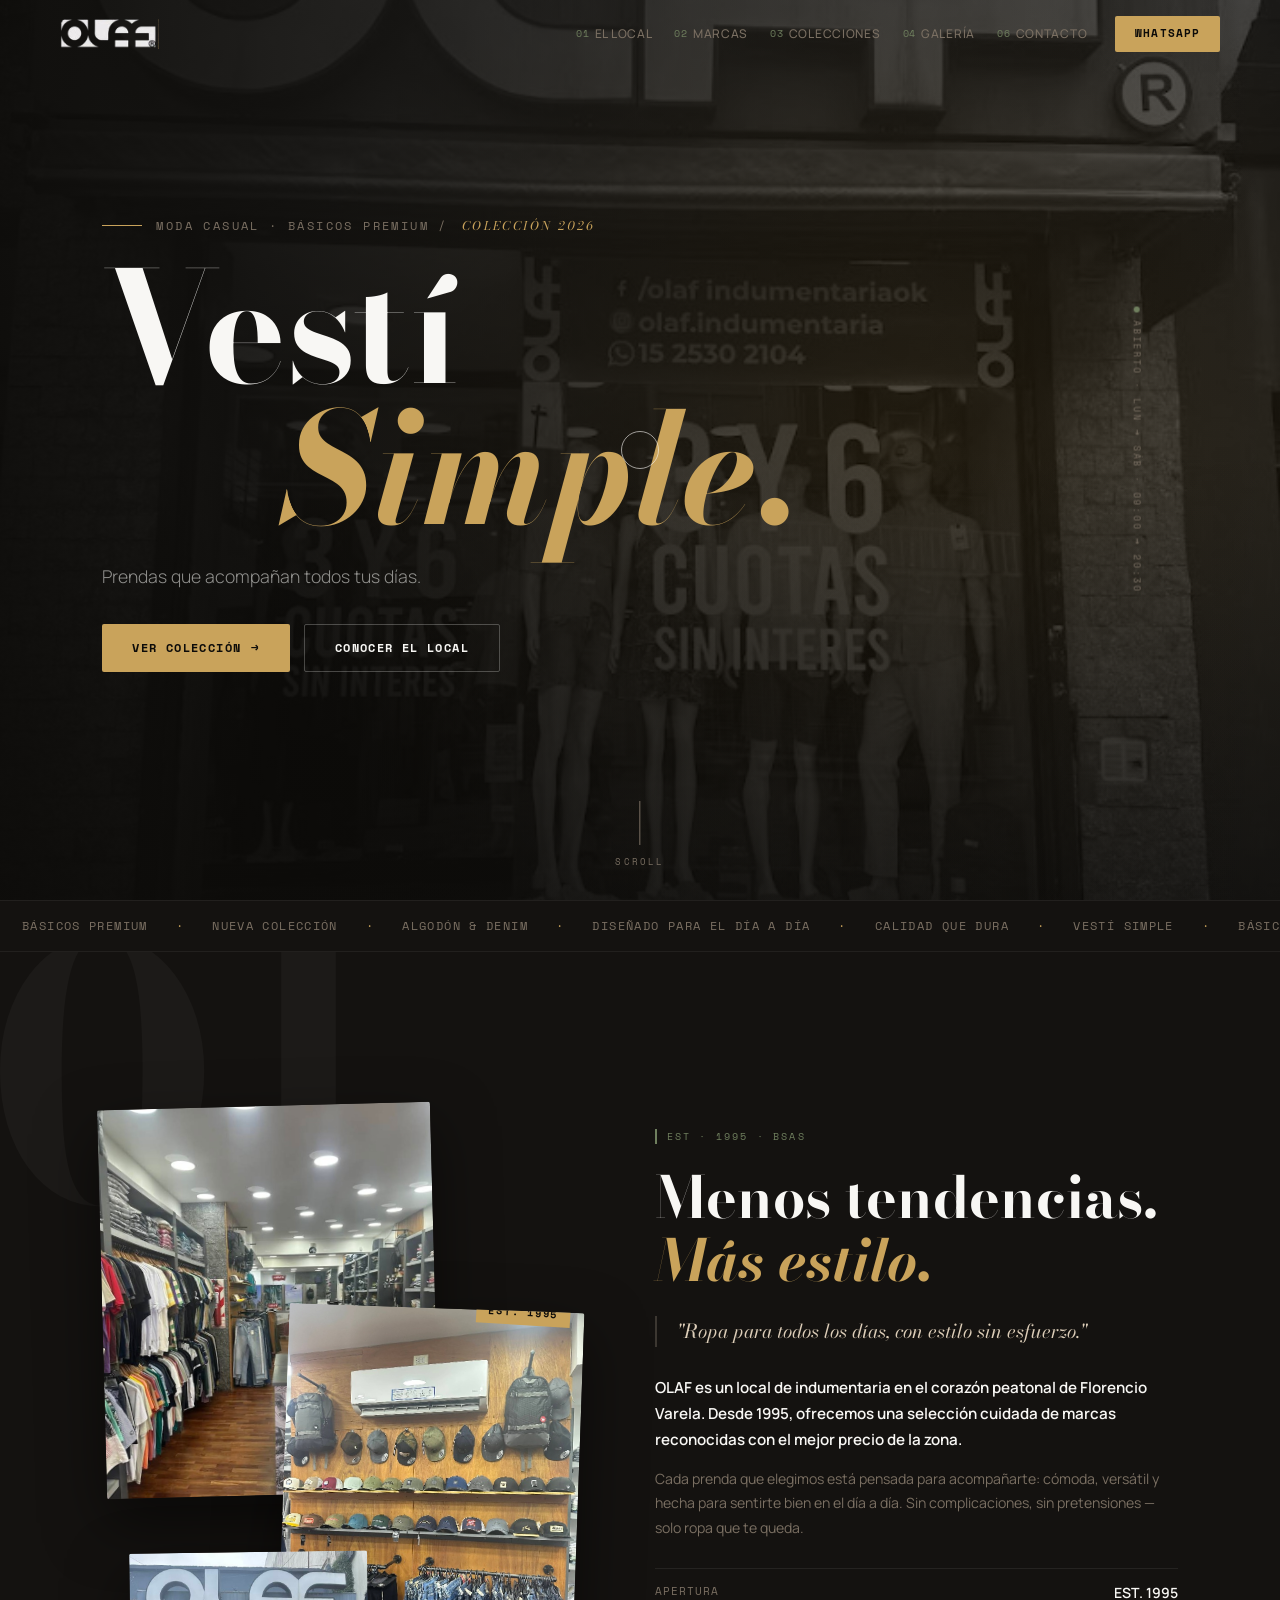
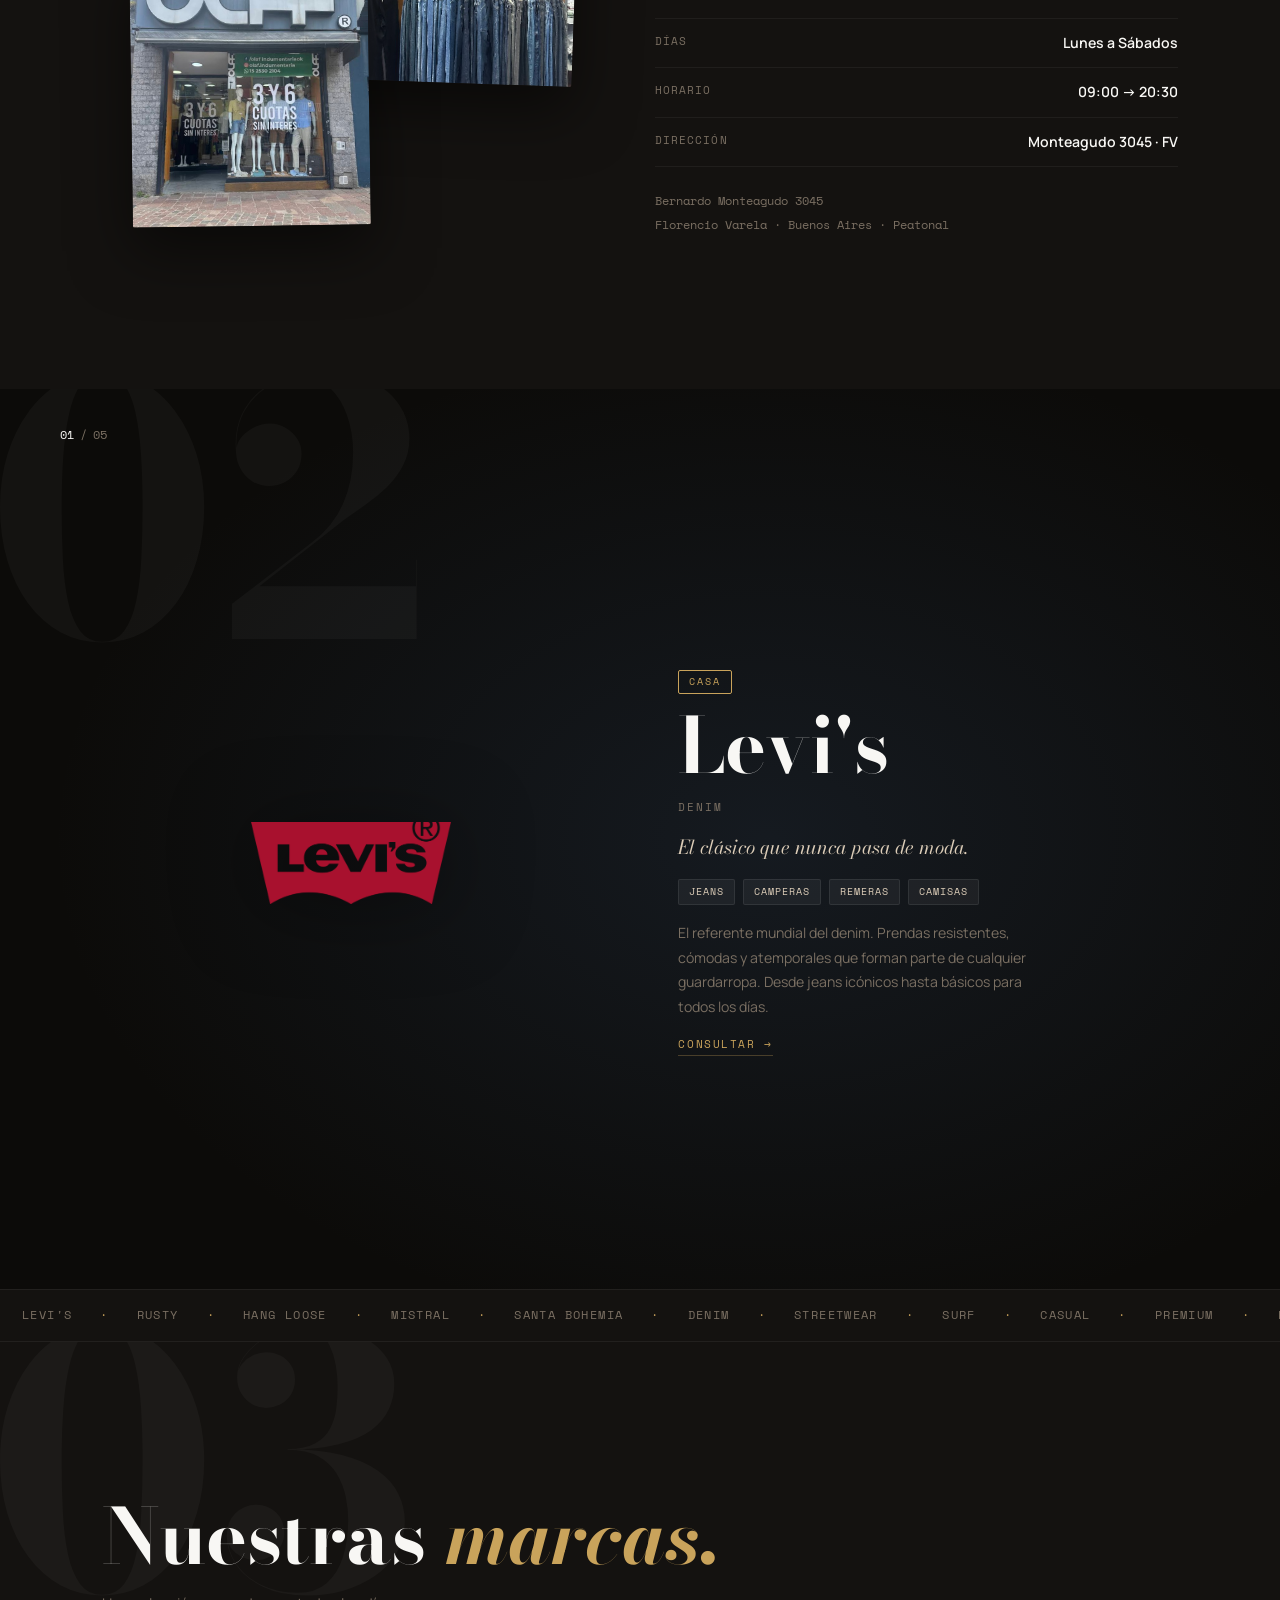
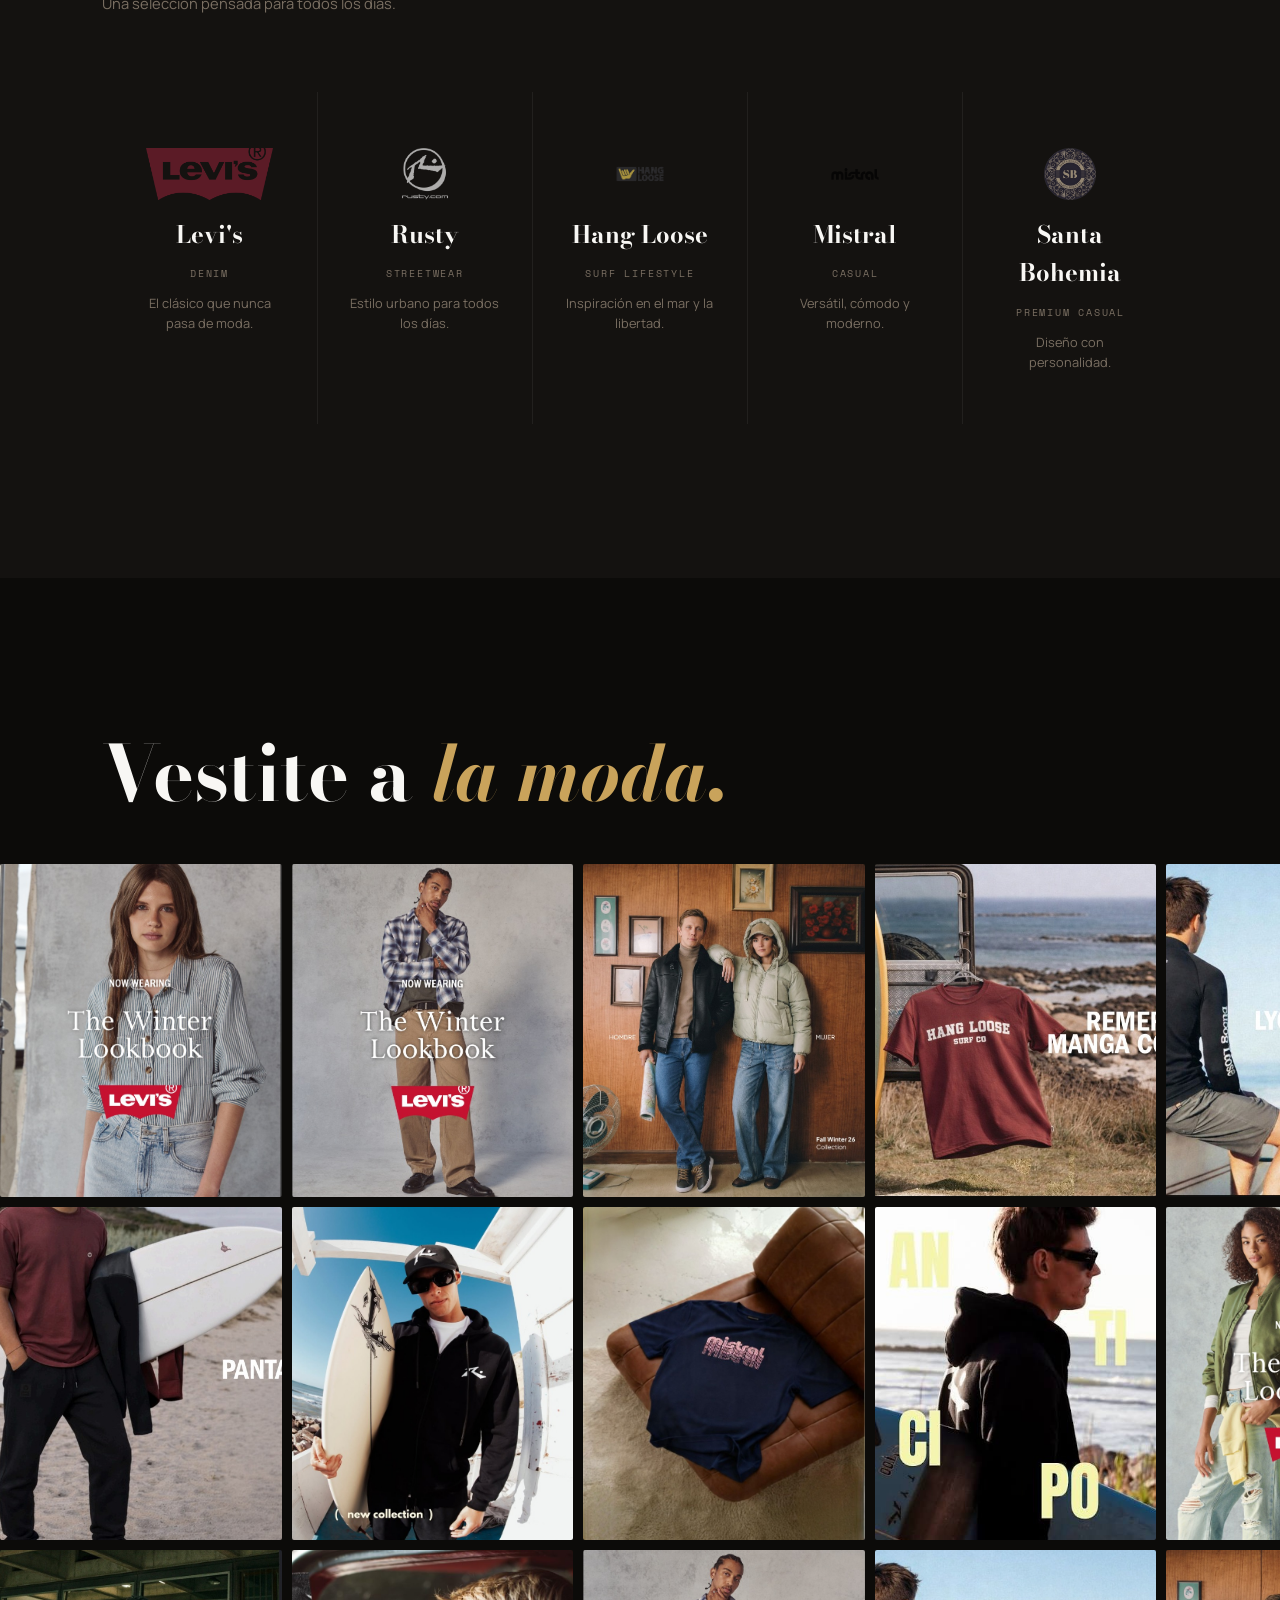
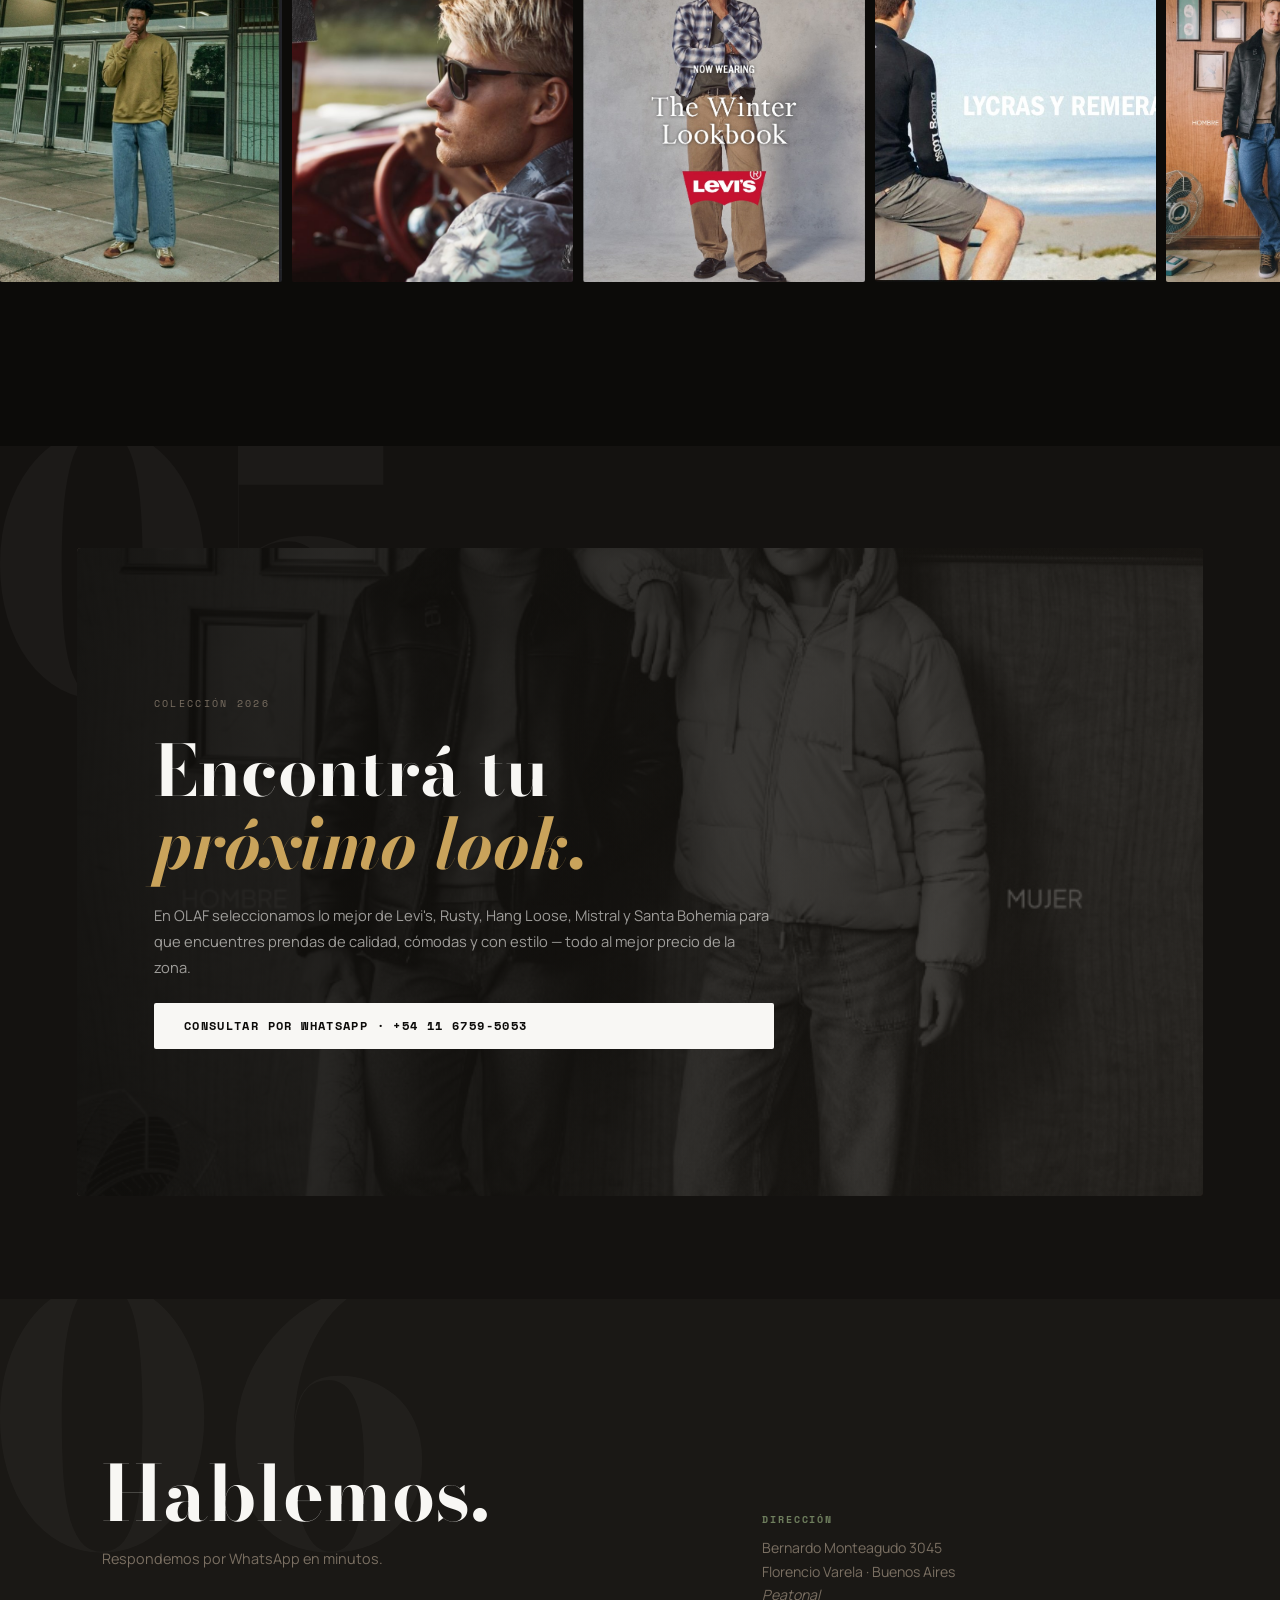
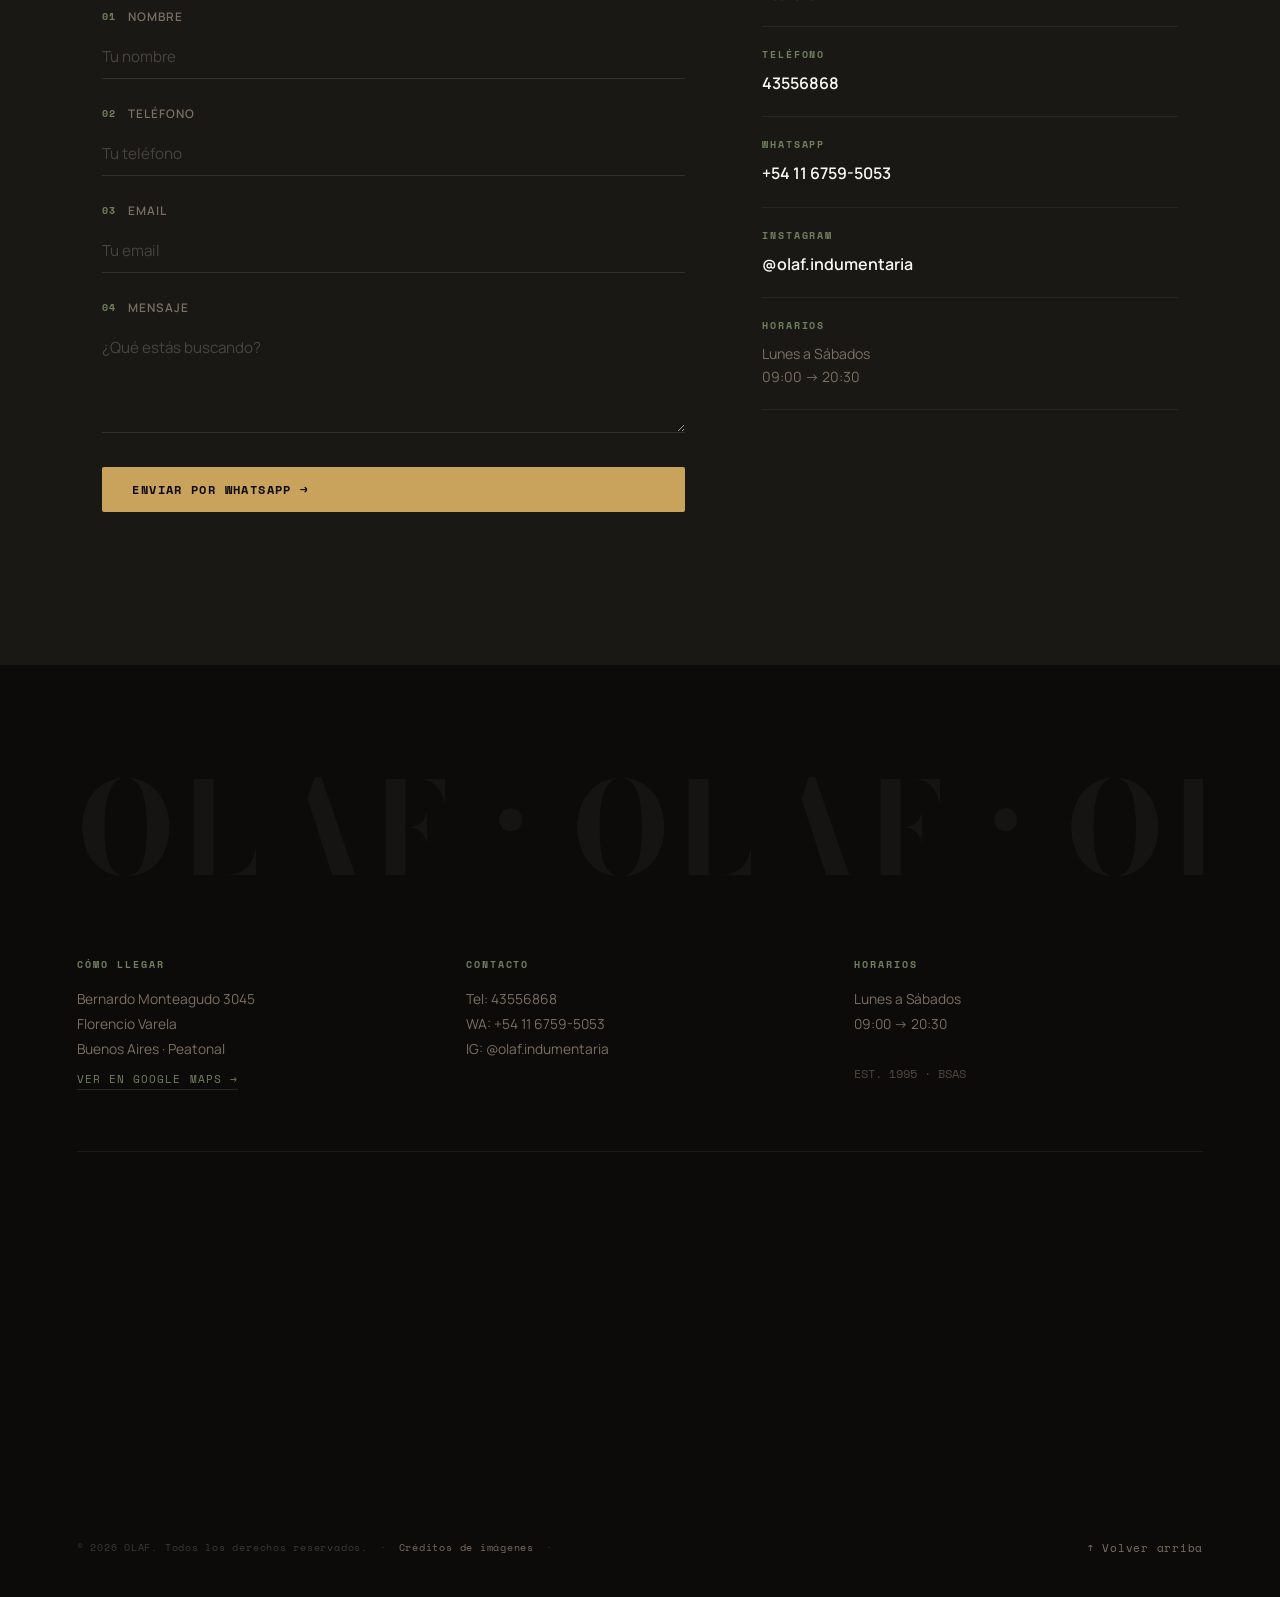
==== index.html @ fc17f9d2 "Add files via upload" ====
<!DOCTYPE html>
<html lang="es">
<head>
  <meta charset="UTF-8">
  <meta name="viewport" content="width=device-width, initial-scale=1.0">
  <meta name="description" content="OLAF — Indumentaria en Florencio Varela. Levi's, Rusty, Hang Loose, Mistral y Santa Bohemia. El mejor precio.">
  <meta name="theme-color" content="#1F1F1F">
  <title>OLAF · Indumentaria · Florencio Varela</title>

  <!-- Open Graph -->
  <meta property="og:title" content="OLAF · El mejor precio.">
  <meta property="og:description" content="Indumentaria en Florencio Varela. Levi's, Rusty, Hang Loose, Mistral y Santa Bohemia.">
  <meta property="og:type" content="website">

  <!-- Google Fonts -->
  <link rel="preconnect" href="https://fonts.googleapis.com">
  <link rel="preconnect" href="https://fonts.gstatic.com" crossorigin>
  <link href="https://fonts.googleapis.com/css2?family=Bodoni+Moda:ital,opsz,wght@0,6..96,400;0,6..96,700;1,6..96,400;1,6..96,700&family=Manrope:wght@300;400;500;600;700&family=Space+Mono:ital,wght@0,400;0,700;1,400&display=swap" rel="stylesheet">

  <link rel="stylesheet" href="styles.css?v=20260630">
</head>
<body>

<!-- ═══════════════════════════════════════════════════════════
     CURSOR PERSONALIZADO
═══════════════════════════════════════════════════════════ -->
<div id="cursor" aria-hidden="true">
  <div class="cursor-ring"></div>
  <span class="cursor-label"></span>
</div>

<!-- ═══════════════════════════════════════════════════════════
     GRADIENTE AURORA GLOBAL
═══════════════════════════════════════════════════════════ -->
<div class="aurora" aria-hidden="true"></div>
<div class="grain" aria-hidden="true"></div>

<!-- ═══════════════════════════════════════════════════════════
     MARCA LATERAL FIJA
═══════════════════════════════════════════════════════════ -->
<aside class="side-brand" aria-label="Estado del local">
  <span class="side-brand__dot" aria-hidden="true"></span>
  <span class="side-brand__text">ABIERTO · LUN → SÁB · 09:00 → 20:30</span>
</aside>

<!-- ═══════════════════════════════════════════════════════════
     SPLASH DE ENTRADA
═══════════════════════════════════════════════════════════ -->
<div id="splash" role="status" aria-label="Cargando OLAF">
  <div class="splash__letters" aria-hidden="true">
    <span class="splash__letter">O</span>
    <span class="splash__letter">L</span>
    <span class="splash__letter">A</span>
    <span class="splash__letter">F</span>
  </div>
  <div class="splash__bar" aria-hidden="true">
    <div class="splash__bar-fill"></div>
  </div>
  <p class="splash__tagline">EST. 1995 · BSAS</p>
</div>

<!-- ═══════════════════════════════════════════════════════════
     NAVEGACIÓN
═══════════════════════════════════════════════════════════ -->
<nav class="nav" id="nav" role="navigation" aria-label="Navegación principal">
  <a href="#hero" class="nav__logo" data-cursor="ver">
    <img src="img/logos/olaf.png" alt="OLAF" class="nav__logo-img" loading="eager" onerror="this.style.display='none'">
  </a>

  <ul class="nav__links" role="list">
    <li><a href="#local" class="nav__link" data-cursor="leer"><span class="nav__num">01</span>El Local</a></li>
    <li><a href="#marcas" class="nav__link" data-cursor="ver"><span class="nav__num">02</span>Marcas</a></li>
    <li><a href="#colecciones" class="nav__link" data-cursor="ver"><span class="nav__num">03</span>Colecciones</a></li>
    <li><a href="#galeria" class="nav__link" data-cursor="mirar"><span class="nav__num">04</span>Galería</a></li>
    <li><a href="#contacto" class="nav__link" data-cursor="enviar"><span class="nav__num">06</span>Contacto</a></li>
  </ul>

  <a href="https://wa.me/5411675950533?text=Hola%2C%20vi%20la%20web%20de%20OLAF%20y%20quiero%20consultar%20sobre%20ropa." class="nav__cta" target="_blank" rel="noopener" data-cursor="WhatsApp" aria-label="Contactar por WhatsApp">
    WhatsApp
  </a>

  <button class="nav__burger" id="navBurger" aria-label="Abrir menú" aria-expanded="false" aria-controls="navMenu">
    <span></span><span></span><span></span>
  </button>
</nav>

<!-- menú móvil overlay -->
<div class="nav__overlay" id="navMenu" role="dialog" aria-modal="true" aria-label="Menú de navegación" hidden>
  <button class="nav__overlay-close" id="navClose" aria-label="Cerrar menú">✕</button>
  <ul role="list">
    <li><a href="#local"       class="nav__overlay-link" data-num="01">El Local</a></li>
    <li><a href="#marcas"      class="nav__overlay-link" data-num="02">Marcas</a></li>
    <li><a href="#colecciones" class="nav__overlay-link" data-num="03">Colecciones</a></li>
    <li><a href="#galeria"     class="nav__overlay-link" data-num="04">Galería</a></li>
    <li><a href="#nueva"       class="nav__overlay-link" data-num="05">Nueva Col.</a></li>
    <li><a href="#contacto"    class="nav__overlay-link" data-num="06">Contacto</a></li>
  </ul>
  <a href="https://wa.me/5411675950533" class="nav__overlay-wa" target="_blank" rel="noopener">WhatsApp ↗</a>
</div>

<!-- ═══════════════════════════════════════════════════════════
     § HERO
═══════════════════════════════════════════════════════════ -->
<section id="hero" class="hero" aria-labelledby="hero-title">
  <div class="hero__bg" aria-hidden="true">
    <img src="img/local-03.jpg" alt="" loading="eager" class="hero__bg-img" onerror="this.style.display='none'">
  </div>
  <div class="hero__overlay" aria-hidden="true"></div>

  <div class="hero__content">
    <p class="hero__kicker reveal" data-split>Moda casual · Básicos premium / <em>Colección 2026</em></p>

    <h1 id="hero-title" class="hero__title reveal" data-split>
      <span class="hero__title-line1">Vestí</span>
      <span class="hero__title-line2">Simple.</span>
    </h1>

    <p class="hero__tagline reveal" data-split>Prendas que acompañan todos tus días.</p>

    <div class="hero__ctas reveal">
      <a href="#colecciones" class="btn btn--primary" data-cursor="ver">Ver colección <span class="btn__arrow">→</span></a>
      <a href="#local"       class="btn btn--ghost"   data-cursor="leer">Conocer el local</a>
    </div>
  </div>

  <div class="hero__scroll-hint" aria-hidden="true">
    <span class="hero__scroll-line"></span>
    <span class="hero__scroll-text">Scroll</span>
  </div>
</section>

<!-- ═══════════════════════════════════════════════════════════
     MARQUEE 01
═══════════════════════════════════════════════════════════ -->
<div class="marquee marquee--hero" aria-hidden="true" role="presentation">
  <div class="marquee__track">
    <span>Básicos premium</span><span class="marquee__sep">·</span>
    <span>Nueva colección</span><span class="marquee__sep">·</span>
    <span>Algodón &amp; Denim</span><span class="marquee__sep">·</span>
    <span>Diseñado para el día a día</span><span class="marquee__sep">·</span>
    <span>Calidad que dura</span><span class="marquee__sep">·</span>
    <span>Vestí simple</span><span class="marquee__sep">·</span>
    <span>Básicos premium</span><span class="marquee__sep">·</span>
    <span>Nueva colección</span><span class="marquee__sep">·</span>
    <span>Algodón &amp; Denim</span><span class="marquee__sep">·</span>
    <span>Diseñado para el día a día</span><span class="marquee__sep">·</span>
    <span>Calidad que dura</span><span class="marquee__sep">·</span>
    <span>Vestí simple</span><span class="marquee__sep">·</span>
  </div>
</div>

<!-- ═══════════════════════════════════════════════════════════
     § 01 · EL LOCAL
═══════════════════════════════════════════════════════════ -->
<section id="local" class="section local" aria-labelledby="local-title">
  <span class="section__watermark" aria-hidden="true">01</span>

  <div class="local__collage" aria-hidden="true">
    <div class="local__photo local__photo--a">
      <img src="img/local-01.jpg" alt="Interior del local OLAF" loading="lazy" onerror="this.parentElement.classList.add('photo--placeholder')">
    </div>
    <div class="local__photo local__photo--b">
      <img src="img/local-02.jpg" alt="Ropa en percheros" loading="lazy" onerror="this.parentElement.classList.add('photo--placeholder')">
      <span class="local__tape">EST. 1995</span>
    </div>
    <div class="local__photo local__photo--c">
      <img src="img/local-03.jpg" alt="Vitrina de OLAF" loading="lazy" onerror="this.parentElement.classList.add('photo--placeholder')">
    </div>
  </div>

  <div class="local__content">
    <aside class="local__aside" aria-label="Datos del local">
      <span class="local__aside-label">EST · 1995 · BSAS</span>
    </aside>

    <h2 id="local-title" class="local__title reveal" data-split>
      Menos tendencias.<br><em>Más estilo.</em>
    </h2>

    <blockquote class="local__quote reveal" data-split>
      "Ropa para todos los días, con estilo sin esfuerzo."
    </blockquote>

    <div class="local__body">
      <p class="local__lead reveal" data-split>
        OLAF es un local de indumentaria en el corazón peatonal de Florencio Varela. Desde 1995, ofrecemos una selección cuidada de marcas reconocidas con el mejor precio de la zona.
      </p>
      <p class="local__support reveal" data-split>
        Cada prenda que elegimos está pensada para acompañarte: cómoda, versátil y hecha para sentirte bien en el día a día. Sin complicaciones, sin pretensiones — solo ropa que te queda.
      </p>

      <dl class="local__defs reveal">
        <div class="local__def-row">
          <dt class="local__def-term">Apertura</dt>
          <dd class="local__def-val">EST. 1995</dd>
        </div>
        <div class="local__def-row">
          <dt class="local__def-term">Días</dt>
          <dd class="local__def-val">Lunes a Sábados</dd>
        </div>
        <div class="local__def-row">
          <dt class="local__def-term">Horario</dt>
          <dd class="local__def-val">09:00 → 20:30</dd>
        </div>
        <div class="local__def-row">
          <dt class="local__def-term">Dirección</dt>
          <dd class="local__def-val">Monteagudo 3045 · FV</dd>
        </div>
      </dl>
    </div>

    <p class="local__address-meta" aria-label="Dirección">
      <span class="mono">Bernardo Monteagudo 3045</span><br>
      <span class="mono">Florencio Varela · Buenos Aires · Peatonal</span>
    </p>
  </div>
</section>

<!-- ═══════════════════════════════════════════════════════════
     § 02 · MARCAS — CARRUSEL HORIZONTAL
═══════════════════════════════════════════════════════════ -->
<section id="marcas" class="section marcas" aria-labelledby="marcas-title">
  <h2 id="marcas-title" class="sr-only">Marcas</h2>

  <div class="marcas__header">
    <span class="section__watermark" aria-hidden="true">02</span>
    <div class="marcas__progress" aria-live="polite" aria-label="Progreso del carrusel">
      <span class="marcas__progress-current mono" id="marcasCurrentNum">01</span>
      <span class="marcas__progress-sep mono">/</span>
      <span class="marcas__progress-total mono">05</span>
    </div>
  </div>

  <div class="marcas__track-wrap" id="marcasWrap">
    <div class="marcas__track" id="marcasTrack" role="list">

      <!-- LEVI'S -->
      <article class="marca-card" data-brand="levis" role="listitem" aria-label="Levi's - Denim">
        <div class="marca-card__bg" style="--brand-color:#3F5F8A; --brand-accent:#C41230;" aria-hidden="true"></div>
        <div class="marca-card__inner">
          <div class="marca-card__art" aria-hidden="true">
            <img src="img/logos/levis.png"
                 alt="Levi's"
                 class="brand-logo-img brand-logo-img--color"
                 loading="lazy"
                 onerror="this.style.display='none'">
          </div>

          <div class="marca-card__info">
            <span class="marca-card__badge mono">Casa</span>
            <h3 class="marca-card__name">Levi's</h3>
            <p class="marca-card__category mono">Denim</p>
            <p class="marca-card__subtitle">El clásico que nunca pasa de moda.</p>
            <ul class="marca-card__products" aria-label="Productos destacados">
              <li>Jeans</li><li>Camperas</li><li>Remeras</li><li>Camisas</li>
            </ul>
            <p class="marca-card__desc">El referente mundial del denim. Prendas resistentes, cómodas y atemporales que forman parte de cualquier guardarropa. Desde jeans icónicos hasta básicos para todos los días.</p>
            <a href="https://wa.me/5411675950533?text=Hola%2C%20quiero%20consultar%20por%20ropa%20Levi%27s" class="marca-card__cta" target="_blank" rel="noopener" data-cursor="WhatsApp">Consultar →</a>
          </div>
        </div>
      </article>

      <!-- RUSTY -->
      <article class="marca-card" data-brand="rusty" role="listitem" aria-label="Rusty - Streetwear">
        <div class="marca-card__bg" style="--brand-color:#59684D; --brand-accent:#E86F2D;" aria-hidden="true"></div>
        <div class="marca-card__inner">
          <div class="marca-card__art" aria-hidden="true">
            <img src="img/logos/rusty.png"
                 alt="Rusty"
                 class="brand-logo-img brand-logo-img--dark"
                 loading="lazy"
                 onerror="this.style.display='none'">
          </div>

          <div class="marca-card__info">
            <span class="marca-card__badge mono">Casa</span>
            <h3 class="marca-card__name">Rusty</h3>
            <p class="marca-card__category mono">Streetwear</p>
            <p class="marca-card__subtitle">Espíritu urbano y surf.</p>
            <ul class="marca-card__products" aria-label="Productos destacados">
              <li>Buzos</li><li>Remeras</li><li>Bermudas</li><li>Gorras</li>
            </ul>
            <p class="marca-card__desc">Diseños relajados inspirados en el surf y la vida urbana. Una marca pensada para quienes buscan comodidad, calidad y un estilo casual para cualquier momento del día.</p>
            <a href="https://wa.me/5411675950533?text=Hola%2C%20quiero%20consultar%20por%20ropa%20Rusty" class="marca-card__cta" target="_blank" rel="noopener" data-cursor="WhatsApp">Consultar →</a>
          </div>
        </div>
      </article>

      <!-- HANG LOOSE -->
      <article class="marca-card" data-brand="hangloose" role="listitem" aria-label="Hang Loose - Surf Lifestyle">
        <div class="marca-card__bg" style="--brand-color:#2E9EA5; --brand-accent:#D8B98A;" aria-hidden="true"></div>
        <div class="marca-card__inner">
          <div class="marca-card__art" aria-hidden="true">
            <img src="img/logos/hangloose.png"
                 alt="Hang Loose"
                 class="brand-logo-img brand-logo-img--color"
                 loading="lazy"
                 onerror="this.style.display='none'">
          </div>

          <div class="marca-card__info">
            <span class="marca-card__badge mono">Temporada</span>
            <h3 class="marca-card__name">Hang Loose</h3>
            <p class="marca-card__category mono">Surf Lifestyle</p>
            <p class="marca-card__subtitle">La esencia del verano todo el año.</p>
            <ul class="marca-card__products" aria-label="Productos destacados">
              <li>Remeras</li><li>Bermudas</li><li>Mallas</li><li>Buzos</li>
            </ul>
            <p class="marca-card__desc">Inspirada en el mar y la naturaleza, combina prendas livianas con un estilo relajado. Ideal para quienes disfrutan de un look fresco y versátil.</p>
            <a href="https://wa.me/5411675950533?text=Hola%2C%20quiero%20consultar%20por%20ropa%20Hang%20Loose" class="marca-card__cta" target="_blank" rel="noopener" data-cursor="WhatsApp">Consultar →</a>
          </div>
        </div>
      </article>

      <!-- MISTRAL -->
      <article class="marca-card" data-brand="mistral" role="listitem" aria-label="Mistral - Casual">
        <div class="marca-card__bg" style="--brand-color:#315A6D; --brand-accent:#C49A3A;" aria-hidden="true"></div>
        <div class="marca-card__inner">
          <div class="marca-card__art" aria-hidden="true">
            <img src="img/logos/mistral.png"
                 alt="Mistral"
                 class="brand-logo-img brand-logo-img--color"
                 loading="lazy"
                 onerror="this.style.display='none'">
          </div>

          <div class="marca-card__info">
            <span class="marca-card__badge mono">Casa</span>
            <h3 class="marca-card__name">Mistral</h3>
            <p class="marca-card__category mono">Casual</p>
            <p class="marca-card__subtitle">Comodidad con identidad.</p>
            <ul class="marca-card__products" aria-label="Productos destacados">
              <li>Camisas</li><li>Pantalones</li><li>Camperas</li><li>Sweaters</li>
            </ul>
            <p class="marca-card__desc">Moda casual con un enfoque moderno. Prendas fáciles de combinar, confeccionadas para acompañar el ritmo diario sin perder elegancia.</p>
            <a href="https://wa.me/5411675950533?text=Hola%2C%20quiero%20consultar%20por%20ropa%20Mistral" class="marca-card__cta" target="_blank" rel="noopener" data-cursor="WhatsApp">Consultar →</a>
          </div>
        </div>
      </article>

      <!-- SANTA BOHEMIA -->
      <article class="marca-card" data-brand="santabohemia" role="listitem" aria-label="Santa Bohemia - Premium Casual">
        <div class="marca-card__bg" style="--brand-color:#7A5A45; --brand-accent:#C9A35B;" aria-hidden="true"></div>
        <div class="marca-card__inner">
          <div class="marca-card__art" aria-hidden="true">
            <img src="img/logos/santabohemia.png"
                 alt="Santa Bohemia"
                 class="brand-logo-img brand-logo-img--color"
                 loading="lazy"
                 onerror="this.style.display='none'">
          </div>

          <div class="marca-card__info">
            <span class="marca-card__badge mono">Temporada</span>
            <h3 class="marca-card__name">Santa Bohemia</h3>
            <p class="marca-card__category mono">Premium Casual</p>
            <p class="marca-card__subtitle">Diseño, calidad y personalidad.</p>
            <ul class="marca-card__products" aria-label="Productos destacados">
              <li>Camperas</li><li>Jeans</li><li>Camisas</li><li>Remeras</li>
            </ul>
            <p class="marca-card__desc">Una propuesta contemporánea con materiales de calidad y terminaciones cuidadas. Pensada para quienes buscan diferenciarse con un estilo simple pero sofisticado.</p>
            <a href="https://wa.me/5411675950533?text=Hola%2C%20quiero%20consultar%20por%20Santa%20Bohemia" class="marca-card__cta" target="_blank" rel="noopener" data-cursor="WhatsApp">Consultar →</a>
          </div>
        </div>
      </article>

    </div><!-- /marcas__track -->
  </div><!-- /marcas__track-wrap -->

  <!-- marquee inferior de marcas -->
  <div class="marquee marquee--brands marquee--reverse" aria-hidden="true" role="presentation">
    <div class="marquee__track">
      <span>Levi's</span><span class="marquee__sep">·</span>
      <span>Rusty</span><span class="marquee__sep">·</span>
      <span>Hang Loose</span><span class="marquee__sep">·</span>
      <span>Mistral</span><span class="marquee__sep">·</span>
      <span>Santa Bohemia</span><span class="marquee__sep">·</span>
      <span>Denim</span><span class="marquee__sep">·</span>
      <span>Streetwear</span><span class="marquee__sep">·</span>
      <span>Surf</span><span class="marquee__sep">·</span>
      <span>Casual</span><span class="marquee__sep">·</span>
      <span>Premium</span><span class="marquee__sep">·</span>
      <span>Levi's</span><span class="marquee__sep">·</span>
      <span>Rusty</span><span class="marquee__sep">·</span>
      <span>Hang Loose</span><span class="marquee__sep">·</span>
      <span>Mistral</span><span class="marquee__sep">·</span>
      <span>Santa Bohemia</span><span class="marquee__sep">·</span>
    </div>
  </div>
</section>

<!-- ═══════════════════════════════════════════════════════════
     § 03 · COLECCIONES
═══════════════════════════════════════════════════════════ -->
<section id="colecciones" class="section colecciones" aria-labelledby="colecciones-title">
  <span class="section__watermark" aria-hidden="true">03</span>

  <div class="colecciones__header">
    <h2 id="colecciones-title" class="section__title reveal" data-split>
      Nuestras <em>marcas.</em>
    </h2>
    <p class="colecciones__sub reveal" data-split>Una selección pensada para todos los días.</p>
  </div>

  <div class="colecciones__grid">

    <a href="#marcas" class="col-card reveal" data-brand-id="levis" data-cursor="ver" style="--accent:#C41230">
      <div class="col-card__logo">
        <img src="img/logos/levis.png" alt="Levi's" class="col-logo col-logo--color" loading="lazy" onerror="this.parentElement.style.display='none'">
      </div>
      <h3 class="col-card__name">Levi's</h3>
      <p class="col-card__cat mono">Denim</p>
      <p class="col-card__desc">El clásico que nunca pasa de moda.</p>
    </a>

    <a href="#marcas" class="col-card reveal" data-brand-id="rusty" data-cursor="ver" style="--accent:#E86F2D">
      <div class="col-card__logo">
        <img src="img/logos/rusty.png" alt="Rusty" class="col-logo col-logo--dark" loading="lazy" onerror="this.parentElement.style.display='none'">
      </div>
      <h3 class="col-card__name">Rusty</h3>
      <p class="col-card__cat mono">Streetwear</p>
      <p class="col-card__desc">Estilo urbano para todos los días.</p>
    </a>

    <a href="#marcas" class="col-card reveal" data-brand-id="hangloose" data-cursor="ver" style="--accent:#2E9EA5">
      <div class="col-card__logo">
        <img src="img/logos/hangloose.png" alt="Hang Loose" class="col-logo col-logo--color" loading="lazy" onerror="this.parentElement.style.display='none'">
      </div>
      <h3 class="col-card__name">Hang Loose</h3>
      <p class="col-card__cat mono">Surf Lifestyle</p>
      <p class="col-card__desc">Inspiración en el mar y la libertad.</p>
    </a>

    <a href="#marcas" class="col-card reveal" data-brand-id="mistral" data-cursor="ver" style="--accent:#315A6D">
      <div class="col-card__logo">
        <img src="img/logos/mistral.png" alt="Mistral" class="col-logo col-logo--color" loading="lazy" onerror="this.parentElement.style.display='none'">
      </div>
      <h3 class="col-card__name">Mistral</h3>
      <p class="col-card__cat mono">Casual</p>
      <p class="col-card__desc">Versátil, cómodo y moderno.</p>
    </a>

    <a href="#marcas" class="col-card reveal" data-brand-id="santabohemia" data-cursor="ver" style="--accent:#C9A35B">
      <div class="col-card__logo">
        <img src="img/logos/santabohemia.png" alt="Santa Bohemia" class="col-logo col-logo--color" loading="lazy" onerror="this.parentElement.style.display='none'">
      </div>
      <h3 class="col-card__name">Santa Bohemia</h3>
      <p class="col-card__cat mono">Premium Casual</p>
      <p class="col-card__desc">Diseño con personalidad.</p>
    </a>

  </div>
</section>

<!-- ═══════════════════════════════════════════════════════════
     § 04 · GALERÍA
═══════════════════════════════════════════════════════════ -->
<section id="galeria" class="section galeria" aria-labelledby="galeria-title">
  <span class="section__watermark" aria-hidden="true">04</span>

  <div class="galeria__header">
    <h2 id="galeria-title" class="section__title reveal" data-split>Vestite a <em>la moda.</em></h2>
  </div>

  <!-- Carril rápido -->
  <div class="gallery-lane gallery-lane--fast" aria-hidden="true" role="presentation">
    <div class="gallery-lane__track" id="galleryLane1">
      <div class="gallery-item"><img src="img/levis-1.jpg" alt="Levi's" loading="lazy"></div>
      <div class="gallery-item"><img src="img/levis-2.jpg" alt="Levi's" loading="lazy"></div>
      <div class="gallery-item"><img src="img/mistral-1.jpg" alt="Mistral" loading="lazy"></div>
      <div class="gallery-item"><img src="img/hangloose-1.jpg" alt="Hang Loose" loading="lazy"></div>
      <div class="gallery-item"><img src="img/hangloose-2.jpg" alt="Hang Loose" loading="lazy"></div>
      <div class="gallery-item"><img src="img/levis-1.jpg" alt="Levi's" loading="lazy"></div>
      <div class="gallery-item"><img src="img/levis-2.jpg" alt="Levi's" loading="lazy"></div>
      <div class="gallery-item"><img src="img/mistral-1.jpg" alt="Mistral" loading="lazy"></div>
      <div class="gallery-item"><img src="img/hangloose-1.jpg" alt="Hang Loose" loading="lazy"></div>
      <div class="gallery-item"><img src="img/hangloose-2.jpg" alt="Hang Loose" loading="lazy"></div>
    </div>
  </div>

  <!-- Carril lento -->
  <div class="gallery-lane gallery-lane--slow" aria-hidden="true" role="presentation">
    <div class="gallery-lane__track" id="galleryLane2">
      <div class="gallery-item"><img src="img/hangloose-3.jpg" alt="Hang Loose" loading="lazy"></div>
      <div class="gallery-item"><img src="img/rusty-1.jpg" alt="Rusty" loading="lazy"></div>
      <div class="gallery-item"><img src="img/mistral-2.jpg" alt="Mistral" loading="lazy"></div>
      <div class="gallery-item"><img src="img/rusty-3.jpg" alt="Rusty" loading="lazy"></div>
      <div class="gallery-item"><img src="img/levis-3.jpg" alt="Levi's" loading="lazy"></div>
      <div class="gallery-item"><img src="img/hangloose-3.jpg" alt="Hang Loose" loading="lazy"></div>
      <div class="gallery-item"><img src="img/rusty-1.jpg" alt="Rusty" loading="lazy"></div>
      <div class="gallery-item"><img src="img/mistral-2.jpg" alt="Mistral" loading="lazy"></div>
      <div class="gallery-item"><img src="img/rusty-3.jpg" alt="Rusty" loading="lazy"></div>
      <div class="gallery-item"><img src="img/levis-3.jpg" alt="Levi's" loading="lazy"></div>
    </div>
  </div>

  <!-- Carril inverso -->
  <div class="gallery-lane gallery-lane--reverse" aria-hidden="true" role="presentation">
    <div class="gallery-lane__track" id="galleryLane3">
      <div class="gallery-item"><img src="img/mistral-3.jpg" alt="Mistral" loading="lazy"></div>
      <div class="gallery-item"><img src="img/rusty-2.jpg" alt="Rusty" loading="lazy"></div>
      <div class="gallery-item"><img src="img/levis-2.jpg" alt="Levi's" loading="lazy"></div>
      <div class="gallery-item"><img src="img/hangloose-2.jpg" alt="Hang Loose" loading="lazy"></div>
      <div class="gallery-item"><img src="img/mistral-1.jpg" alt="Mistral" loading="lazy"></div>
      <div class="gallery-item"><img src="img/mistral-3.jpg" alt="Mistral" loading="lazy"></div>
      <div class="gallery-item"><img src="img/rusty-2.jpg" alt="Rusty" loading="lazy"></div>
      <div class="gallery-item"><img src="img/levis-2.jpg" alt="Levi's" loading="lazy"></div>
      <div class="gallery-item"><img src="img/hangloose-2.jpg" alt="Hang Loose" loading="lazy"></div>
      <div class="gallery-item"><img src="img/mistral-1.jpg" alt="Mistral" loading="lazy"></div>
    </div>
  </div>

</section>

<!-- ═══════════════════════════════════════════════════════════
     § 05 · NUEVA COLECCIÓN
═══════════════════════════════════════════════════════════ -->
<section id="nueva" class="section nueva" aria-labelledby="nueva-title">
  <span class="section__watermark" aria-hidden="true">05</span>

  <div class="nueva__tilt-card" id="nuevaTilt" data-cursor="ver">
    <div class="nueva__bg" aria-hidden="true">
      <img src="img/mistral-1.jpg" alt="" loading="lazy" onerror="this.style.display='none'">
    </div>
    <div class="nueva__overlay" aria-hidden="true"></div>
    <div class="nueva__content">
      <span class="nueva__kicker mono reveal" data-split>Colección 2026</span>
      <h2 id="nueva-title" class="nueva__title reveal" data-split>
        Encontrá tu<br><em>próximo look.</em>
      </h2>
      <p class="nueva__copy reveal" data-split>
        En OLAF seleccionamos lo mejor de Levi's, Rusty, Hang Loose, Mistral y Santa Bohemia para que encuentres prendas de calidad, cómodas y con estilo — todo al mejor precio de la zona.
      </p>
      <a href="https://wa.me/5411675950533?text=Hola%2C%20quiero%20conocer%20las%20novedades%20de%20OLAF" class="btn btn--light reveal" target="_blank" rel="noopener" data-cursor="WhatsApp">
        Consultar por WhatsApp · +54 11 6759-5053
      </a>
    </div>
  </div>
</section>

<!-- ═══════════════════════════════════════════════════════════
     § 06 · CONTACTO
═══════════════════════════════════════════════════════════ -->
<section id="contacto" class="section contacto" aria-labelledby="contacto-title">
  <span class="section__watermark" aria-hidden="true">06</span>

  <div class="contacto__grid">
    <div class="contacto__form-col">
      <h2 id="contacto-title" class="section__title reveal" data-split>
        Hablemos.
      </h2>
      <p class="contacto__sub reveal" data-split>Respondemos por WhatsApp en minutos.</p>

      <form class="contact-form" id="contactForm" novalidate aria-label="Formulario de contacto">
        <div class="form-field reveal">
          <label class="form-field__label" for="fNombre">
            <span class="form-field__num mono">01</span> Nombre
          </label>
          <input type="text" id="fNombre" name="nombre" class="form-field__input" placeholder="Tu nombre" required autocomplete="given-name">
        </div>
        <div class="form-field reveal">
          <label class="form-field__label" for="fTelefono">
            <span class="form-field__num mono">02</span> Teléfono
          </label>
          <input type="tel" id="fTelefono" name="telefono" class="form-field__input" placeholder="Tu teléfono" autocomplete="tel">
        </div>
        <div class="form-field reveal">
          <label class="form-field__label" for="fEmail">
            <span class="form-field__num mono">03</span> Email
          </label>
          <input type="email" id="fEmail" name="email" class="form-field__input" placeholder="Tu email" autocomplete="email">
        </div>
        <div class="form-field reveal">
          <label class="form-field__label" for="fMensaje">
            <span class="form-field__num mono">04</span> Mensaje
          </label>
          <textarea id="fMensaje" name="mensaje" class="form-field__input form-field__input--ta" placeholder="¿Qué estás buscando?" rows="4" required></textarea>
        </div>
        <button type="submit" class="btn btn--primary form-submit" data-cursor="enviar" aria-label="Enviar consulta por WhatsApp">
          Enviar por WhatsApp →
        </button>
      </form>
    </div>

    <aside class="contacto__info-col" aria-label="Datos de contacto">
      <div class="contacto__info-block reveal">
        <h3 class="contacto__info-title mono">Dirección</h3>
        <p>Bernardo Monteagudo 3045<br>Florencio Varela · Buenos Aires<br><em>Peatonal</em></p>
      </div>
      <div class="contacto__info-block reveal">
        <h3 class="contacto__info-title mono">Teléfono</h3>
        <a href="tel:43556868" class="contacto__link" data-cursor="leer">43556868</a>
      </div>
      <div class="contacto__info-block reveal">
        <h3 class="contacto__info-title mono">WhatsApp</h3>
        <a href="https://wa.me/5411675950533" class="contacto__link" target="_blank" rel="noopener" data-cursor="WhatsApp">+54 11 6759-5053</a>
      </div>
      <div class="contacto__info-block reveal">
        <h3 class="contacto__info-title mono">Instagram</h3>
        <a href="https://instagram.com/olaf.indumentaria" class="contacto__link" target="_blank" rel="noopener" data-cursor="ver">@olaf.indumentaria</a>
      </div>
      <div class="contacto__info-block reveal">
        <h3 class="contacto__info-title mono">Horarios</h3>
        <p>Lunes a Sábados<br>09:00 → 20:30</p>
      </div>
    </aside>
  </div>
</section>

<!-- ═══════════════════════════════════════════════════════════
     FOOTER
═══════════════════════════════════════════════════════════ -->
<footer class="footer" role="contentinfo">
  <div class="footer__big-text" aria-hidden="true">
    OLAF&nbsp;·&nbsp;OLAF&nbsp;·&nbsp;OLAF&nbsp;·&nbsp;OLAF&nbsp;·&nbsp;OLAF
  </div>

  <div class="footer__grid">
    <div class="footer__col">
      <h3 class="footer__col-title mono">Cómo llegar</h3>
      <p>Bernardo Monteagudo 3045<br>Florencio Varela<br>Buenos Aires · Peatonal</p>
      <a href="https://maps.google.com/?q=Bernardo+Monteagudo+3045,+Florencio+Varela" class="footer__map-link" target="_blank" rel="noopener" data-cursor="ver">Ver en Google Maps →</a>
    </div>

    <div class="footer__col">
      <h3 class="footer__col-title mono">Contacto</h3>
      <p>
        <a href="tel:43556868" class="footer__link" data-cursor="leer">Tel: 43556868</a><br>
        <a href="https://wa.me/5411675950533" class="footer__link" target="_blank" rel="noopener" data-cursor="WhatsApp">WA: +54 11 6759-5053</a><br>
        <a href="https://instagram.com/olaf.indumentaria" class="footer__link" target="_blank" rel="noopener" data-cursor="ver">IG: @olaf.indumentaria</a>
      </p>
    </div>

    <div class="footer__col">
      <h3 class="footer__col-title mono">Horarios</h3>
      <p>
        Lunes a Sábados<br>
        09:00 → 20:30<br><br>
        <span class="mono" style="font-size:0.75rem; opacity:0.6">EST. 1995 · BSAS</span>
      </p>
    </div>
  </div>

  <div class="footer__map-wrap">
    <iframe
      src="https://www.google.com/maps/embed?pb=!1m18!1m12!1m3!1d826.7!2d-58.279!3d-34.806!2m3!1f0!2f0!3f0!3m2!1i1024!2i768!4f13.1!3m3!1m2!1s0x95bcd3e6d0e9157b%3A0x0!2zQmVybmFyZG8gTW9udGVhZ3VkbyAzMDQ1LCBGbG9yZW5jaW8gVmFyZWxh!5e0!3m2!1ses!2sar!4v1700000000000"
      width="100%"
      height="300"
      style="border:0;"
      allowfullscreen=""
      loading="lazy"
      referrerpolicy="no-referrer-when-downgrade"
      title="Ubicación de OLAF en Google Maps"
      aria-label="Mapa de ubicación de OLAF"
    ></iframe>
  </div>

  <div class="footer__legal">
    <span>© 2026 OLAF. Todos los derechos reservados.</span>
    <span>·</span>
    <a href="assets/credits.json" class="footer__link" data-cursor="leer">Créditos de imágenes</a>
    <span>·</span>
    <a href="#hero" class="footer__link footer__top" data-cursor="arriba" aria-label="Volver arriba">↑ Volver arriba</a>
  </div>
</footer>

<!-- ═══════════════════════════════════════════════════════════
     SCRIPTS
═══════════════════════════════════════════════════════════ -->
<script src="lib/gsap.min.js?v=20260630" defer></script>
<script src="lib/ScrollTrigger.min.js?v=20260630" defer></script>
<script src="lib/manifest.js?v=20260630" defer></script>
<script src="main.js?v=20260630" defer></script>

</body>
</html>
---- styles.css ----
/* ============================================================
   OLAF · STYLES — Editorial Dark Warm
   Fondo oscuro cálido, tipografía editorial, aurora de grano
   ============================================================ */

/* ── RESET & BASE ─────────────────────────────────────────── */
*, *::before, *::after { box-sizing: border-box; margin: 0; padding: 0; }

:root {
  /* Paleta dark warm */
  --bg:       #0C0B09;
  --bg2:      #141210;
  --bg3:      #1A1815;
  --bg4:      #221F1B;
  --white:    #F8F7F4;
  --beige:    #DCCDB8;
  --muted:    #7A6F62;
  --gray:     #3A3A3A;
  --olive:    #6F7F5E;
  --gold:     #C9A35B;
  --red:      #C41230;
  --nav-h:    68px;
  --ease:     cubic-bezier(.16,1,.3,1);
  --ease-out: cubic-bezier(.22,1,.36,1);
}

html {
  scroll-behavior: smooth;
  background: var(--bg);
}

body {
  font-family: 'Manrope', system-ui, sans-serif;
  font-size: 16px;
  line-height: 1.6;
  color: var(--white);
  background: var(--bg);
  overflow-x: hidden;
  cursor: none;
}

@media (hover: none) { body { cursor: auto; } }

img  { max-width: 100%; display: block; object-fit: cover; }
a    { color: inherit; text-decoration: none; }
ul   { list-style: none; }
button { font-family: inherit; cursor: none; border: none; background: none; }
@media (hover: none) { button { cursor: pointer; } }

.sr-only {
  position: absolute; width: 1px; height: 1px;
  padding: 0; margin: -1px; overflow: hidden;
  clip: rect(0,0,0,0); white-space: nowrap; border: 0;
}
.mono { font-family: 'Space Mono', monospace; }

/* ── CURSOR ───────────────────────────────────────────────── */
#cursor {
  position: fixed; top: 0; left: 0;
  pointer-events: none; z-index: 9999;
}
.cursor-ring {
  width: 38px; height: 38px;
  border: 1.5px solid rgba(248,247,244,.6);
  border-radius: 50%;
  position: absolute;
  transform: translate(-50%, -50%);
  transition: width .25s var(--ease), height .25s var(--ease), border-color .2s, background .2s;
  will-change: transform;
}
.cursor-label {
  position: absolute;
  top: 50%; left: 50%;
  transform: translate(16px, -50%);
  font-family: 'Space Mono', monospace;
  font-size: 9px; letter-spacing: .1em; text-transform: uppercase;
  color: var(--white); white-space: nowrap;
  opacity: 0; transition: opacity .2s;
}
#cursor.cursor--active .cursor-ring {
  width: 60px; height: 60px;
  background: rgba(201,163,91,.08);
  border-color: rgba(201,163,91,.6);
}
#cursor.cursor--active .cursor-label { opacity: 1; }
@media (hover: none) { #cursor { display: none; } }

/* ── AURORA GLOBAL ────────────────────────────────────────── */
.aurora {
  position: fixed; inset: -50%;
  width: 200%; height: 200%;
  background:
    radial-gradient(ellipse 55% 45% at 15% 25%, rgba(111,127,94,.11) 0%, transparent 65%),
    radial-gradient(ellipse 45% 55% at 85% 75%, rgba(201,163,91,.07) 0%, transparent 60%),
    radial-gradient(ellipse 40% 50% at 55% 5%,  rgba(63,95,138,.09)  0%, transparent 65%);
  animation: aurora-drift 32s ease-in-out infinite alternate;
  pointer-events: none; z-index: 0;
}
@keyframes aurora-drift {
  0%   { transform: translate(0,0)   rotate(0deg)  scale(1); }
  33%  { transform: translate(-5%,4%) rotate(5deg)  scale(1.05); }
  66%  { transform: translate(4%,-3%) rotate(-4deg) scale(.96); }
  100% { transform: translate(-3%,5%) rotate(6deg)  scale(1.04); }
}

.grain {
  position: fixed; inset: 0;
  background-image: url("data:image/svg+xml,%3Csvg viewBox='0 0 200 200' xmlns='http://www.w3.org/2000/svg'%3E%3Cfilter id='n'%3E%3CfeTurbulence type='fractalNoise' baseFrequency='0.85' numOctaves='4' stitchTiles='stitch'/%3E%3CfeColorMatrix type='saturate' values='0'/%3E%3C/filter%3E%3Crect width='100%25' height='100%25' filter='url(%23n)' opacity='0.055'/%3E%3C/svg%3E");
  background-size: 180px;
  pointer-events: none; z-index: 1; opacity: .5;
}

/* ── SIDE BRAND ───────────────────────────────────────────── */
.side-brand {
  position: fixed; right: 0; top: 50%;
  transform: translateY(-50%) rotate(90deg);
  transform-origin: center;
  display: flex; align-items: center; gap: 8px;
  z-index: 50;
}
.side-brand__dot {
  width: 6px; height: 6px; border-radius: 50%;
  background: var(--olive);
  animation: pulse-dot 2.4s ease-in-out infinite;
}
@keyframes pulse-dot {
  0%,100% { transform: scale(1); opacity: 1; }
  50%      { transform: scale(1.7); opacity: .4; }
}
.side-brand__text {
  font-family: 'Space Mono', monospace;
  font-size: 9px; letter-spacing: .2em; text-transform: uppercase;
  color: var(--muted); white-space: nowrap;
}
@media (max-width: 768px) { .side-brand { display: none; } }

/* ── SPLASH ───────────────────────────────────────────────── */
#splash {
  position: fixed; inset: 0;
  background: var(--bg);
  display: flex; flex-direction: column;
  align-items: center; justify-content: center; gap: 32px;
  z-index: 10000;
  transition: opacity .7s var(--ease), visibility .7s;
}
#splash.hidden { opacity: 0; visibility: hidden; pointer-events: none; }

.splash__logo-wrap {
  display: flex; flex-direction: column; align-items: center; gap: 20px;
}

/* Logo OLAF clothing recreado como SVG */
.splash__logo svg {
  width: clamp(200px, 40vw, 340px);
  height: auto;
}

.splash__letters {
  display: flex; gap: 14px;
}
.splash__letter {
  font-family: 'Bodoni Moda', serif;
  font-size: clamp(5rem, 14vw, 10rem);
  font-weight: 700;
  color: var(--white);
  opacity: 0;
  transform: translateY(45px);
  animation: splash-letter .75s var(--ease) forwards;
}
.splash__letter:nth-child(1) { animation-delay: .1s; }
.splash__letter:nth-child(2) { animation-delay: .25s; }
.splash__letter:nth-child(3) { animation-delay: .4s; }
.splash__letter:nth-child(4) { animation-delay: .55s; }
@keyframes splash-letter { to { opacity: 1; transform: translateY(0); } }

.splash__bar {
  width: min(260px, 62vw); height: 1px;
  background: rgba(248,247,244,.1); overflow: hidden;
}
.splash__bar-fill {
  height: 100%; background: var(--gold);
  animation: splash-fill 3.6s var(--ease) .6s forwards;
  width: 0;
}
@keyframes splash-fill { to { width: 100%; } }

.splash__tagline {
  font-family: 'Space Mono', monospace;
  font-size: 10px; letter-spacing: .22em; text-transform: uppercase;
  color: var(--muted);
  opacity: 0; animation: fade-in .5s .9s forwards;
}
@keyframes fade-in { to { opacity: 1; } }

/* CSS safety: ocultar splash tras 4.5s */
@keyframes splash-auto-hide {
  0%,98% { opacity: 1; visibility: visible; }
  100%    { opacity: 0; visibility: hidden; pointer-events: none; }
}
#splash { animation: splash-auto-hide 4.5s linear forwards; }

/* ── NAV ──────────────────────────────────────────────────── */
.nav {
  position: fixed; top: 0; left: 0; right: 0;
  height: var(--nav-h);
  display: flex; align-items: center;
  padding: 0 clamp(20px, 5vw, 60px); gap: 28px;
  z-index: 500;
  transition: background .4s, backdrop-filter .4s, box-shadow .4s;
}
.nav.nav--scrolled {
  background: rgba(12,11,9,.88);
  backdrop-filter: blur(20px);
  -webkit-backdrop-filter: blur(20px);
  box-shadow: 0 1px 0 rgba(248,247,244,.06);
}
.nav__logo {
  font-family: 'Bodoni Moda', serif;
  font-size: 1.55rem; font-weight: 700; letter-spacing: .04em;
  color: var(--white); flex-shrink: 0;
  display: flex; align-items: center; gap: 10px;
}
.nav__logo-mark {
  width: 32px; height: 32px;
  background: var(--white); border-radius: 3px;
  display: flex; align-items: center; justify-content: center;
}
.nav__logo-mark svg { width: 24px; height: 24px; }
.nav__logo-img {
  height: 30px; width: auto; object-fit: contain;
  filter: invert(1);
}

.nav__links { display: flex; gap: 22px; margin-left: auto; }
.nav__link {
  font-size: .75rem; font-weight: 500; letter-spacing: .06em;
  text-transform: uppercase; color: var(--muted);
  transition: color .2s;
  display: flex; align-items: center; gap: 5px;
}
.nav__link:hover { color: var(--white); }
.nav__num { font-family: 'Space Mono', monospace; font-size: .62rem; color: var(--olive); }

.nav__cta {
  font-family: 'Space Mono', monospace;
  font-size: .68rem; letter-spacing: .1em; text-transform: uppercase;
  padding: 9px 20px;
  background: var(--gold); color: var(--bg);
  border-radius: 2px; font-weight: 700;
  transition: background .2s, transform .2s var(--ease);
  flex-shrink: 0;
}
.nav__cta:hover { background: var(--white); transform: translateY(-1px); }

.nav__burger {
  display: none; flex-direction: column; gap: 5px;
  width: 30px; padding: 4px; margin-left: auto;
}
.nav__burger span {
  display: block; height: 1.5px;
  background: var(--white); border-radius: 2px;
  transition: transform .3s var(--ease), opacity .3s;
}
.nav__burger.open span:nth-child(1) { transform: translateY(6.5px) rotate(45deg); }
.nav__burger.open span:nth-child(2) { opacity: 0; }
.nav__burger.open span:nth-child(3) { transform: translateY(-6.5px) rotate(-45deg); }

/* overlay móvil */
.nav__overlay {
  position: fixed; inset: 0;
  background: var(--bg);
  z-index: 490;
  display: flex; flex-direction: column;
  align-items: center; justify-content: center; gap: 28px;
  opacity: 0; transition: opacity .4s var(--ease);
}
.nav__overlay[hidden] { display: none !important; }
.nav__overlay:not([hidden]) { opacity: 1; }
.nav__overlay-close {
  position: absolute; top: 22px; right: 24px;
  color: var(--muted); font-size: 1.4rem; cursor: pointer;
  transition: color .2s;
}
.nav__overlay-close:hover { color: var(--white); }
.nav__overlay-link {
  font-family: 'Bodoni Moda', serif;
  font-size: clamp(2rem, 8vw, 3.5rem); font-weight: 700;
  color: var(--white);
  display: flex; align-items: center; gap: 18px;
  transition: color .2s;
}
.nav__overlay-link::before {
  content: attr(data-num);
  font-family: 'Space Mono', monospace;
  font-size: .75rem; color: var(--olive);
}
.nav__overlay-link:hover { color: var(--gold); }
.nav__overlay-wa {
  font-family: 'Space Mono', monospace;
  font-size: .82rem; letter-spacing: .12em; text-transform: uppercase;
  color: var(--bg); background: var(--gold);
  padding: 13px 36px; border-radius: 2px;
  transition: background .2s;
}
.nav__overlay-wa:hover { background: var(--white); }

@media (max-width: 900px) {
  .nav__links { display: none; }
  .nav__cta   { display: none; }
  .nav__burger { display: flex; }
}

/* ── BOTONES ──────────────────────────────────────────────── */
.btn {
  display: inline-flex; align-items: center; gap: 10px;
  padding: 14px 30px;
  font-family: 'Space Mono', monospace;
  font-size: .72rem; letter-spacing: .12em; text-transform: uppercase;
  border-radius: 2px; font-weight: 700;
  transition: background .2s, color .2s, transform .2s var(--ease), border-color .2s;
}
.btn--primary { background: var(--gold); color: var(--bg); }
.btn--primary:hover { background: var(--white); transform: translateY(-2px); }

.btn--ghost {
  background: transparent; color: var(--white);
  border: 1px solid rgba(248,247,244,.25);
}
.btn--ghost:hover { border-color: var(--white); background: rgba(248,247,244,.06); }

.btn--light { background: var(--white); color: var(--bg); }
.btn--light:hover { background: var(--beige); transform: translateY(-2px); }

.btn__arrow { transition: transform .2s; }
.btn:hover .btn__arrow { transform: translateX(5px); }

/* ── SECCIÓN BASE ─────────────────────────────────────────── */
.section {
  position: relative;
  padding: clamp(80px, 12vw, 160px) clamp(24px, 8vw, 120px);
  overflow: hidden; z-index: 2;
  background: var(--bg);
}
.section--alt  { background: var(--bg2); }
.section--alt2 { background: var(--bg3); }

.section__watermark {
  position: absolute; top: -0.15em; left: -0.04em;
  font-family: 'Bodoni Moda', serif;
  font-size: clamp(10rem, 28vw, 22rem); font-weight: 700;
  color: var(--white); opacity: .03;
  line-height: 1; pointer-events: none; user-select: none; z-index: 0;
}
.section__title {
  font-family: 'Bodoni Moda', serif;
  font-size: clamp(2.4rem, 6vw, 5rem); font-weight: 700; line-height: 1.1;
  color: var(--white);
}
.section__title em { font-style: italic; color: var(--gold); }

/* ── REVEAL ───────────────────────────────────────────────── */
.reveal { opacity: 0; transform: translateY(26px); transition: opacity .8s var(--ease), transform .8s var(--ease); }
.reveal[data-split] { opacity: 1; transform: none; }   /* safety net */
.reveal.is-visible  { opacity: 1; transform: translateY(0); }
.reveal:nth-child(2) { transition-delay: .1s; }
.reveal:nth-child(3) { transition-delay: .2s; }
.reveal:nth-child(4) { transition-delay: .3s; }

/* ── MARQUEE ──────────────────────────────────────────────── */
.marquee {
  overflow: hidden; padding: 16px 0;
  z-index: 2; position: relative;
  background: var(--bg2);
  border-top: 1px solid rgba(248,247,244,.06);
  border-bottom: 1px solid rgba(248,247,244,.06);
}
.marquee__track {
  display: flex; align-items: center;
  white-space: nowrap;
  animation: marquee-scroll 26s linear infinite;
  width: max-content;
}
.marquee--reverse .marquee__track {
  animation-direction: reverse; animation-duration: 20s;
}
.marquee__track span {
  font-family: 'Space Mono', monospace;
  font-size: .72rem; letter-spacing: .12em; text-transform: uppercase;
  padding: 0 22px; color: var(--muted);
}
.marquee__sep { color: var(--gold) !important; padding: 0 6px !important; }
@keyframes marquee-scroll {
  from { transform: translateX(0); }
  to   { transform: translateX(-50%); }
}

/* ── HERO ─────────────────────────────────────────────────── */
.hero {
  position: relative; min-height: 100svh;
  display: flex; align-items: center;
  padding: var(--nav-h) clamp(24px, 8vw, 120px) 80px;
  z-index: 2; overflow: hidden;
  background: var(--bg);
}
.hero__bg {
  position: absolute; inset: 0;
  background: radial-gradient(ellipse 70% 80% at 70% 50%, #1c1507 0%, var(--bg) 75%);
  z-index: 0;
}
.hero__bg-img {
  width: 100%; height: 100%; object-fit: cover;
  opacity: .3; mix-blend-mode: luminosity;
}
.hero__overlay {
  position: absolute; inset: 0;
  background:
    linear-gradient(to right, rgba(12,11,9,.9) 0%, rgba(12,11,9,.3) 60%, transparent 100%),
    linear-gradient(to top, rgba(12,11,9,.6) 0%, transparent 50%);
  z-index: 1;
}
.hero__content {
  position: relative; z-index: 2;
  max-width: 860px; color: var(--white);
  display: flex; flex-direction: column; gap: 22px;
}
.hero__kicker {
  font-family: 'Space Mono', monospace;
  font-size: clamp(.6rem, 1.1vw, .75rem); letter-spacing: .2em; text-transform: uppercase;
  color: var(--muted);
  display: flex; align-items: center; gap: 14px;
}
.hero__kicker::before {
  content: '';
  display: inline-block; width: 40px; height: 1px; background: var(--gold);
}
.hero__kicker em { font-style: italic; color: var(--gold); font-family: 'Bodoni Moda', serif; }

.hero__title {
  font-family: 'Bodoni Moda', serif;
  font-size: clamp(4.5rem, 12vw, 10.5rem); font-weight: 700; line-height: .92;
  display: flex; flex-direction: column;
}
.hero__title-line1 { display: block; }
.hero__title-line2 {
  display: block;
  margin-left: clamp(60px, 14vw, 200px);
  font-style: italic; color: var(--gold);
}

.hero__tagline {
  font-size: clamp(.9rem, 1.8vw, 1.1rem); font-weight: 300;
  color: rgba(248,247,244,.55); max-width: 400px; line-height: 1.7;
}
.hero__ctas { display: flex; flex-wrap: wrap; gap: 14px; padding-top: 10px; }

.hero__scroll-hint {
  position: absolute; bottom: 30px; left: 50%;
  transform: translateX(-50%);
  display: flex; flex-direction: column; align-items: center; gap: 10px;
  z-index: 2; color: var(--muted);
  animation: scroll-bounce 2.2s ease-in-out infinite;
}
.hero__scroll-line {
  width: 1px; height: 44px; background: currentColor;
  animation: scroll-line 2.2s ease-in-out infinite;
}
.hero__scroll-text {
  font-family: 'Space Mono', monospace; font-size: .58rem; letter-spacing: .24em; text-transform: uppercase;
}
@keyframes scroll-line {
  0%,100% { transform: scaleY(1); opacity: .4; }
  50%      { transform: scaleY(.35); opacity: .1; }
}
@keyframes scroll-bounce {
  0%,100% { transform: translateX(-50%) translateY(0); }
  50%      { transform: translateX(-50%) translateY(7px); }
}

/* ── LOCAL (01) ───────────────────────────────────────────── */
.local {
  background: var(--bg2);
  display: grid;
  grid-template-columns: 1fr 1.1fr;
  gap: clamp(40px, 6vw, 100px);
  align-items: start;
}
.local__collage {
  position: relative; height: clamp(460px, 60vw, 720px);
}
.local__photo {
  position: absolute; border-radius: 2px; overflow: hidden;
  box-shadow: 0 24px 60px rgba(0,0,0,.5);
}
.local__photo img { width: 100%; height: 100%; object-fit: cover; transition: transform .8s var(--ease); }
.local__photo:hover img { transform: scale(1.04); }
.local__photo--a { top: 0; left: 0; width: 70%; height: 54%; transform: rotate(-1.5deg); }
.local__photo--b { top: 28%; right: 0; width: 62%; height: 52%; transform: rotate(2deg); z-index: 2; }
.local__photo--c { bottom: 0; left: 6%; width: 50%; height: 38%; transform: rotate(-.8deg); z-index: 3; }

.photo--placeholder {
  background: linear-gradient(135deg, var(--bg3) 0%, var(--bg4) 100%);
  display: flex; align-items: center; justify-content: center;
}
.photo--placeholder::after {
  content: 'OLAF';
  font-family: 'Bodoni Moda', serif; font-size: 1.4rem; font-weight: 700;
  color: rgba(248,247,244,.08); letter-spacing: .3em;
}
.local__tape {
  position: absolute; top: -10px; right: 14px;
  font-family: 'Space Mono', monospace; font-size: .62rem; letter-spacing: .18em; text-transform: uppercase;
  background: var(--gold); color: var(--bg);
  padding: 4px 12px; transform: rotate(1.5deg); font-weight: 700;
}
.local__content { position: relative; z-index: 1; padding-top: 16px; }
.local__aside { margin-bottom: 18px; }
.local__aside-label {
  font-family: 'Space Mono', monospace; font-size: .62rem; letter-spacing: .22em; text-transform: uppercase;
  color: var(--olive); border-left: 2px solid var(--olive); padding-left: 10px;
}
.local__title {
  font-family: 'Bodoni Moda', serif;
  font-size: clamp(2rem, 4.5vw, 4rem); font-weight: 700; line-height: 1.1;
  margin-bottom: 24px; color: var(--white);
}
.local__title em { font-style: italic; color: var(--gold); }
.local__quote {
  font-family: 'Bodoni Moda', serif; font-size: clamp(.95rem, 1.8vw, 1.2rem);
  font-style: italic; color: var(--beige);
  border-left: 2px solid rgba(220,205,184,.2); padding-left: 20px; margin-bottom: 28px;
}
.local__lead   { font-size: .95rem; font-weight: 600; line-height: 1.7; margin-bottom: 14px; color: var(--white); }
.local__support { font-size: .88rem; color: var(--muted); line-height: 1.75; margin-bottom: 28px; }
.local__defs   { border-top: 1px solid rgba(248,247,244,.07); margin-bottom: 22px; }
.local__def-row {
  display: flex; justify-content: space-between;
  padding: 13px 0; border-bottom: 1px solid rgba(248,247,244,.05);
}
.local__def-term { font-family: 'Space Mono', monospace; font-size: .7rem; letter-spacing: .1em; text-transform: uppercase; color: var(--muted); }
.local__def-val  { font-size: .88rem; font-weight: 600; color: var(--white); }
.local__address-meta { font-size: .78rem; color: var(--muted); line-height: 1.85; }

@media (max-width: 900px) {
  .local { grid-template-columns: 1fr; }
  .local__collage { height: clamp(300px, 80vw, 480px); }
}

/* ── MARCAS (02) ──────────────────────────────────────────── */
.marcas {
  padding: 0; background: var(--bg); min-height: 100vh; position: relative;
}
.marcas__header {
  position: absolute; top: 0; left: 0; right: 0;
  display: flex; justify-content: space-between; align-items: flex-start;
  padding: 36px clamp(24px, 5vw, 60px); z-index: 10; pointer-events: none;
}
.marcas__progress { display: flex; align-items: center; gap: 6px; color: var(--muted); font-size: .78rem; }
.marcas__progress-current { color: var(--white); }
.marcas__track-wrap { overflow: hidden; width: 100%; touch-action: pan-y; }
.marcas__track { display: flex; width: max-content; cursor: grab; }
.marcas__track:active { cursor: grabbing; }

/* MARCA CARD */
.marca-card {
  position: relative; width: 100vw; min-height: 100vh; flex-shrink: 0;
  overflow: hidden; display: flex; align-items: center; justify-content: center;
  padding: calc(var(--nav-h) + 60px) clamp(24px, 8vw, 100px) 80px;
  background: var(--bg);
}
.marca-card__bg {
  position: absolute; inset: 0;
  background: radial-gradient(ellipse 80% 80% at 60% 50%, var(--brand-color, #1a1a1a) 0%, transparent 70%);
  opacity: .18; z-index: 0; transition: opacity .6s;
}
.marca-card:hover .marca-card__bg { opacity: .28; }
.marca-card__inner {
  position: relative; z-index: 1;
  display: grid; grid-template-columns: 1fr 1fr;
  gap: clamp(40px, 6vw, 100px); align-items: center;
  max-width: 1100px; width: 100%;
}
.marca-card__art {
  display: flex; align-items: center; justify-content: center;
  min-height: 240px;
}
.brand-logo-svg {
  width: clamp(220px, 30vw, 380px); height: auto;
  filter: drop-shadow(0 8px 40px rgba(0,0,0,.5));
  transition: transform .5s var(--ease), filter .5s;
}
.marca-card:hover .brand-logo-svg { transform: scale(1.06); filter: drop-shadow(0 16px 60px rgba(0,0,0,.7)); }
.brand-logo-svg--text { width: clamp(260px, 38vw, 480px); }
.marca-card[data-brand="levis"] .brand-logo-svg { width: clamp(130px, 18vw, 220px); }

/* Logo PNG en marca-cards */
.brand-logo-img {
  width: clamp(180px, 28vw, 360px); height: auto; max-height: 180px;
  object-fit: contain;
  transition: transform .5s var(--ease), filter .5s;
}
.marca-card:hover .brand-logo-img { transform: scale(1.06); }
.brand-logo-img--dark  { filter: invert(1) drop-shadow(0 8px 40px rgba(0,0,0,.5)); }
.marca-card:hover .brand-logo-img--dark { filter: invert(1) drop-shadow(0 16px 60px rgba(0,0,0,.7)); }
.brand-logo-img--color { filter: drop-shadow(0 8px 40px rgba(0,0,0,.5)); }
.marca-card:hover .brand-logo-img--color { filter: drop-shadow(0 16px 60px rgba(0,0,0,.7)); }
.marca-card[data-brand="levis"] .brand-logo-img { width: clamp(120px, 16vw, 200px); }

.marca-card[data-brand="mistral"] .marca-card__art {
  background: rgba(248,247,244,.04); border-radius: 12px; padding: 24px;
}

/* info */
.marca-card__info { display: flex; flex-direction: column; gap: 16px; }
.marca-card__badge {
  font-family: 'Space Mono', monospace; font-size: .62rem; letter-spacing: .2em; text-transform: uppercase;
  color: var(--brand-accent, var(--gold));
  border: 1px solid var(--brand-accent, var(--gold));
  padding: 3px 10px; border-radius: 2px; align-self: flex-start;
}
.marca-card__name {
  font-family: 'Bodoni Moda', serif;
  font-size: clamp(2.8rem, 6vw, 5.5rem); font-weight: 700; line-height: .95; color: var(--white);
}
.marca-card__category { font-family: 'Space Mono', monospace; font-size: .68rem; letter-spacing: .18em; text-transform: uppercase; color: var(--muted); }
.marca-card__subtitle { font-family: 'Bodoni Moda', serif; font-size: clamp(.95rem, 1.8vw, 1.2rem); font-style: italic; color: var(--beige); }
.marca-card__products { display: flex; flex-wrap: wrap; gap: 8px; }
.marca-card__products li {
  font-family: 'Space Mono', monospace; font-size: .62rem; letter-spacing: .1em; text-transform: uppercase;
  background: rgba(248,247,244,.05); padding: 4px 10px; border-radius: 2px;
  border: 1px solid rgba(248,247,244,.08); color: var(--beige);
}
.marca-card__desc { font-size: .88rem; line-height: 1.75; color: var(--muted); max-width: 380px; }
.marca-card__cta {
  display: inline-block;
  font-family: 'Space Mono', monospace; font-size: .7rem; letter-spacing: .14em; text-transform: uppercase;
  color: var(--brand-accent, var(--gold));
  border-bottom: 1px solid var(--brand-accent, rgba(201,163,91,.3));
  padding-bottom: 2px; align-self: flex-start; transition: opacity .2s;
}
.marca-card__cta:hover { opacity: .65; }

@media (max-width: 768px) {
  .marca-card__inner { grid-template-columns: 1fr; text-align: center; gap: 28px; }
  .marca-card__badge, .marca-card__cta { align-self: center; }
  .marca-card__desc { max-width: 100%; }
  .marca-card__products { justify-content: center; }
  .marca-card { width: 100vw; min-height: 100svh; scroll-snap-align: start; }
  .marcas__track-wrap { overflow-x: auto; -webkit-overflow-scrolling: touch; scroll-snap-type: x mandatory; scrollbar-width: none; }
  .marcas__track-wrap::-webkit-scrollbar { display: none; }
  .brand-logo-svg { width: clamp(160px, 52vw, 260px); }
  .brand-logo-svg--text { width: clamp(200px, 68vw, 320px); }
  .marca-card[data-brand="levis"] .brand-logo-svg { width: 100px; }
}

/* ── COLECCIONES (03) ─────────────────────────────────────── */
.colecciones { background: var(--bg2); }
.colecciones__header { margin-bottom: clamp(40px, 6vw, 80px); }
.colecciones__sub { font-size: .92rem; color: var(--muted); margin-top: 12px; }
.colecciones__grid {
  display: grid; grid-template-columns: repeat(auto-fit, minmax(190px, 1fr));
  gap: 1px; background: rgba(248,247,244,.06);
}
.col-card {
  position: relative; display: flex; flex-direction: column;
  align-items: center; text-align: center;
  padding: clamp(30px, 5vw, 52px) clamp(18px, 3vw, 32px);
  background: var(--bg2); gap: 12px;
  transition: background .25s, transform .3s var(--ease), box-shadow .3s;
  overflow: hidden;
}
.col-card::before {
  content: ''; position: absolute; bottom: 0; left: 0; right: 0; height: 2px;
  background: var(--accent, var(--gold));
  transform: scaleX(0); transform-origin: left; transition: transform .4s var(--ease);
}
.col-card:hover { background: var(--bg4); transform: translateY(-4px); box-shadow: 0 20px 50px rgba(0,0,0,.4); }
.col-card:hover::before { transform: scaleX(1); }
.col-card__icon { width: 50px; height: 50px; display: flex; align-items: center; justify-content: center; }
.col-card__icon svg { width: 100%; height: 100%; stroke: var(--muted); transition: stroke .25s; }
.col-card:hover .col-card__icon svg { stroke: var(--accent, var(--gold)); }
.col-card__logo { display: flex; align-items: center; justify-content: center; min-height: 60px; }
.col-logo { width: auto; max-width: 130px; max-height: 52px; object-fit: contain; transition: filter .25s, transform .3s var(--ease); }
.col-logo--dark  { filter: invert(1) opacity(.65); }
.col-card:hover .col-logo--dark  { filter: invert(1) opacity(1); }
.col-logo--color { filter: saturate(.6) opacity(.7); }
.col-card:hover .col-logo--color { filter: saturate(1) opacity(1); }
.col-card__name { font-family: 'Bodoni Moda', serif; font-size: clamp(1.1rem, 2.2vw, 1.5rem); font-weight: 700; color: var(--white); }
.col-card__cat  { font-family: 'Space Mono', monospace; font-size: .62rem; letter-spacing: .18em; text-transform: uppercase; color: var(--muted); }
.col-card__desc { font-size: .8rem; color: var(--muted); line-height: 1.55; }

/* ── GALERÍA (04) ─────────────────────────────────────────── */
.galeria { background: var(--bg); padding-left: 0; padding-right: 0; overflow: hidden; }
.galeria__header { padding: 0 clamp(24px, 8vw, 120px); margin-bottom: 48px; }
.galeria .section__title em { color: var(--gold); }
.galeria .section__watermark { color: rgba(248,247,244,.025); }
.gallery-lane { overflow: hidden; margin-bottom: 10px; width: 100%; }
.gallery-lane__track {
  display: flex; gap: 10px; width: max-content;
  animation: marquee-scroll 18s linear infinite;
}
.gallery-lane--slow    .gallery-lane__track { animation-duration: 30s; }
.gallery-lane--reverse .gallery-lane__track { animation-direction: reverse; animation-duration: 22s; }
.gallery-item {
  width: clamp(180px, 22vw, 320px); height: clamp(220px, 26vw, 380px);
  border-radius: 2px; overflow: hidden; flex-shrink: 0;
}
.gallery-item img { width: 100%; height: 100%; object-fit: cover; }
.gitem--placeholder {
  background: hsl(var(--hue, 30), 12%, 16%);
  position: relative; overflow: hidden;
}
.gitem--placeholder::after {
  content: 'OLAF';
  position: absolute; top: 50%; left: 50%;
  transform: translate(-50%,-50%);
  font-family: 'Bodoni Moda', serif; font-size: clamp(1rem, 2.5vw, 1.5rem); font-weight: 700;
  color: rgba(248,247,244,.07); letter-spacing: .25em;
}
.galeria__note {
  text-align: center; font-size: .7rem; color: var(--muted);
  margin-top: 32px; padding: 0 20px;
  font-family: 'Space Mono', monospace;
}
.galeria__note code { background: rgba(248,247,244,.05); padding: 1px 6px; border-radius: 2px; }

/* ── NUEVA COLECCIÓN (05) ─────────────────────────────────── */
.nueva { background: var(--bg2); padding: clamp(60px, 8vw, 120px) clamp(24px, 6vw, 80px); }
.nueva__tilt-card {
  position: relative; border-radius: 4px; overflow: hidden;
  min-height: clamp(500px, 72vh, 820px);
  display: flex; align-items: center;
  padding: clamp(40px, 6vw, 80px);
  transform-style: preserve-3d; will-change: transform;
  transition: transform .15s ease-out;
}
.nueva__bg {
  position: absolute; inset: 0;
  background: linear-gradient(135deg, var(--bg3) 0%, var(--bg4) 100%);
}
.nueva__bg img { width: 100%; height: 100%; object-fit: cover; opacity: .4; mix-blend-mode: luminosity; }
.nueva__overlay {
  position: absolute; inset: 0;
  background: linear-gradient(to right, rgba(12,11,9,.85) 0%, rgba(12,11,9,.25) 100%);
}
.nueva__content {
  position: relative; z-index: 1; max-width: 620px;
  display: flex; flex-direction: column; gap: 22px;
}
.nueva__kicker { font-family: 'Space Mono', monospace; font-size: .65rem; letter-spacing: .22em; text-transform: uppercase; color: var(--muted); }
.nueva__title  { font-family: 'Bodoni Moda', serif; font-size: clamp(2.4rem, 5.5vw, 5rem); font-weight: 700; line-height: 1.05; color: var(--white); }
.nueva__title em { font-style: italic; color: var(--gold); }
.nueva__copy   { font-size: .92rem; line-height: 1.75; color: rgba(248,247,244,.6); }

/* ── CONTACTO (06) ────────────────────────────────────────── */
.contacto { background: var(--bg3); }
.contacto__grid {
  display: grid; grid-template-columns: 1.4fr 1fr;
  gap: clamp(40px, 6vw, 100px); align-items: start;
}
.contacto__sub { font-size: .9rem; color: var(--muted); margin-top: 10px; margin-bottom: 38px; }
.contact-form  { display: flex; flex-direction: column; gap: 26px; }
.form-field    { display: flex; flex-direction: column; gap: 8px; }
.form-field__label {
  display: flex; align-items: center; gap: 12px;
  font-size: .74rem; font-weight: 600; letter-spacing: .08em; text-transform: uppercase;
  color: var(--muted);
}
.form-field__num { font-family: 'Space Mono', monospace; font-size: .62rem; color: var(--olive); }
.form-field__input {
  font-family: 'Manrope', sans-serif; font-size: .95rem;
  color: var(--white); background: transparent;
  border: none; border-bottom: 1px solid rgba(248,247,244,.1);
  padding: 11px 0; outline: none;
  transition: border-color .25s; width: 100%; resize: none;
}
.form-field__input:focus { border-bottom-color: var(--gold); }
.form-field__input::placeholder { color: rgba(248,247,244,.2); }
.form-field__input--ta { resize: vertical; min-height: 90px; }
.form-submit { margin-top: 8px; }
.contacto__info-col { padding-top: 40px; }
.contacto__info-block { padding: 20px 0; border-bottom: 1px solid rgba(248,247,244,.06); }
.contacto__info-title { font-family: 'Space Mono', monospace; font-size: .62rem; letter-spacing: .2em; text-transform: uppercase; color: var(--olive); margin-bottom: 8px; }
.contacto__info-block p { font-size: .88rem; line-height: 1.65; color: var(--muted); }
.contacto__link { color: var(--white); font-weight: 600; transition: color .2s; }
.contacto__link:hover { color: var(--gold); }

@media (max-width: 768px) {
  .contacto__grid { grid-template-columns: 1fr; }
  .contacto__info-col { padding-top: 0; }
}

/* ── FOOTER ───────────────────────────────────────────────── */
.footer {
  background: var(--bg); color: var(--white);
  padding: clamp(60px, 8vw, 100px) clamp(24px, 6vw, 80px) 40px;
  overflow: hidden; position: relative; z-index: 2;
}
.footer__big-text {
  font-family: 'Bodoni Moda', serif;
  font-size: clamp(3rem, 10vw, 8rem); font-weight: 700; letter-spacing: .05em; line-height: 1;
  color: rgba(248,247,244,.04); margin-bottom: 64px;
  white-space: nowrap; overflow: hidden;
}
.footer__grid {
  display: grid; grid-template-columns: repeat(3, 1fr);
  gap: 40px; padding-bottom: 60px;
  border-bottom: 1px solid rgba(248,247,244,.07); margin-bottom: 40px;
}
@media (max-width: 640px) { .footer__grid { grid-template-columns: 1fr; gap: 28px; } }
.footer__col-title { font-family: 'Space Mono', monospace; font-size: .62rem; letter-spacing: .2em; text-transform: uppercase; color: var(--olive); margin-bottom: 14px; }
.footer__col p { font-size: .86rem; color: var(--muted); line-height: 1.8; }
.footer__map-link {
  display: inline-block; margin-top: 10px;
  font-family: 'Space Mono', monospace; font-size: .66rem; letter-spacing: .1em; text-transform: uppercase;
  color: var(--olive); border-bottom: 1px solid rgba(111,127,94,.25); padding-bottom: 1px; transition: color .2s;
}
.footer__map-link:hover { color: var(--white); }
.footer__link { color: var(--muted); transition: color .2s; }
.footer__link:hover { color: var(--white); }
.footer__map-wrap {
  margin-bottom: 40px; border-radius: 2px; overflow: hidden;
  opacity: .55; filter: grayscale(60%) contrast(1.1) brightness(.7);
}
.footer__legal {
  display: flex; flex-wrap: wrap; gap: 12px; align-items: center;
  font-family: 'Space Mono', monospace; font-size: .6rem; letter-spacing: .08em; color: rgba(248,247,244,.2);
}
.footer__top { margin-left: auto; font-size: .66rem; transition: color .2s; }
.footer__top:hover { color: var(--white); }

/* ── MISC ─────────────────────────────────────────────────── */
@media (max-width: 480px) {
  .hero__title { font-size: clamp(3.2rem, 16vw, 5rem); }
  .hero__title-line2 { margin-left: 36px; }
}
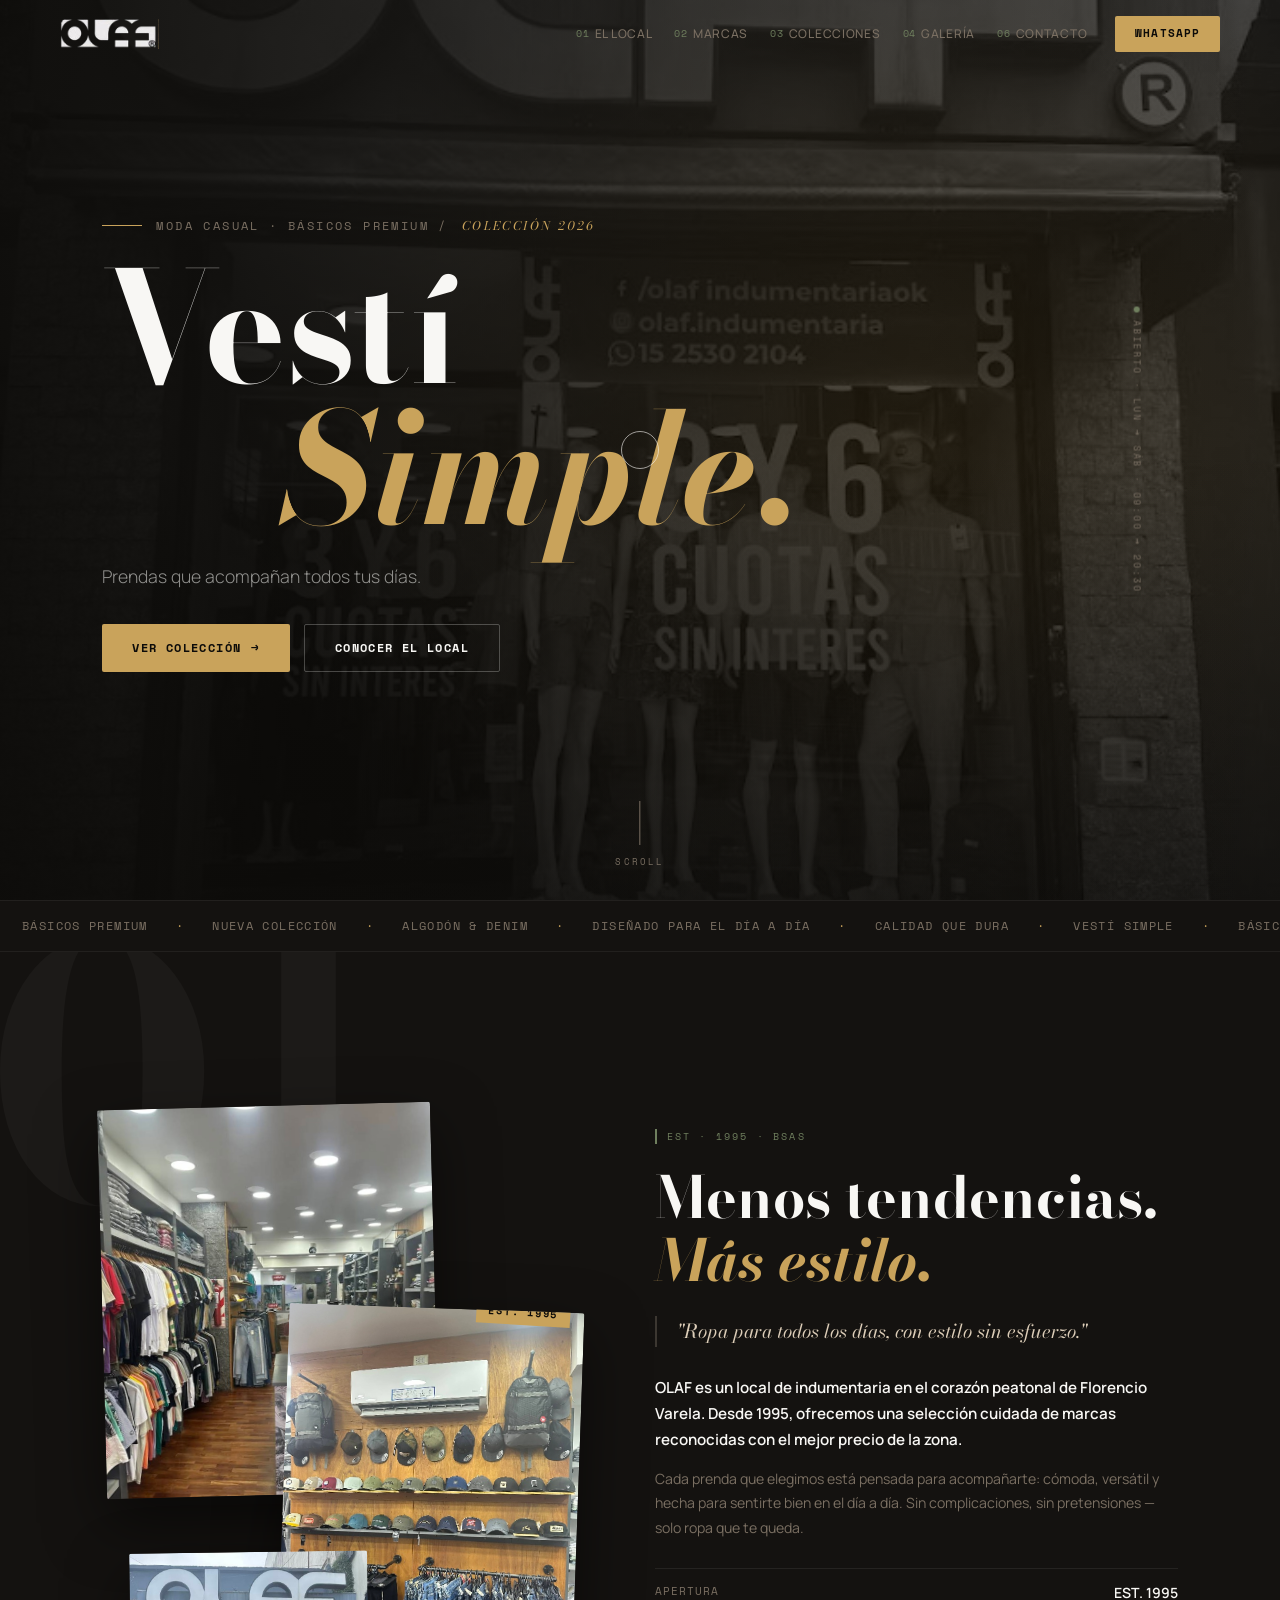
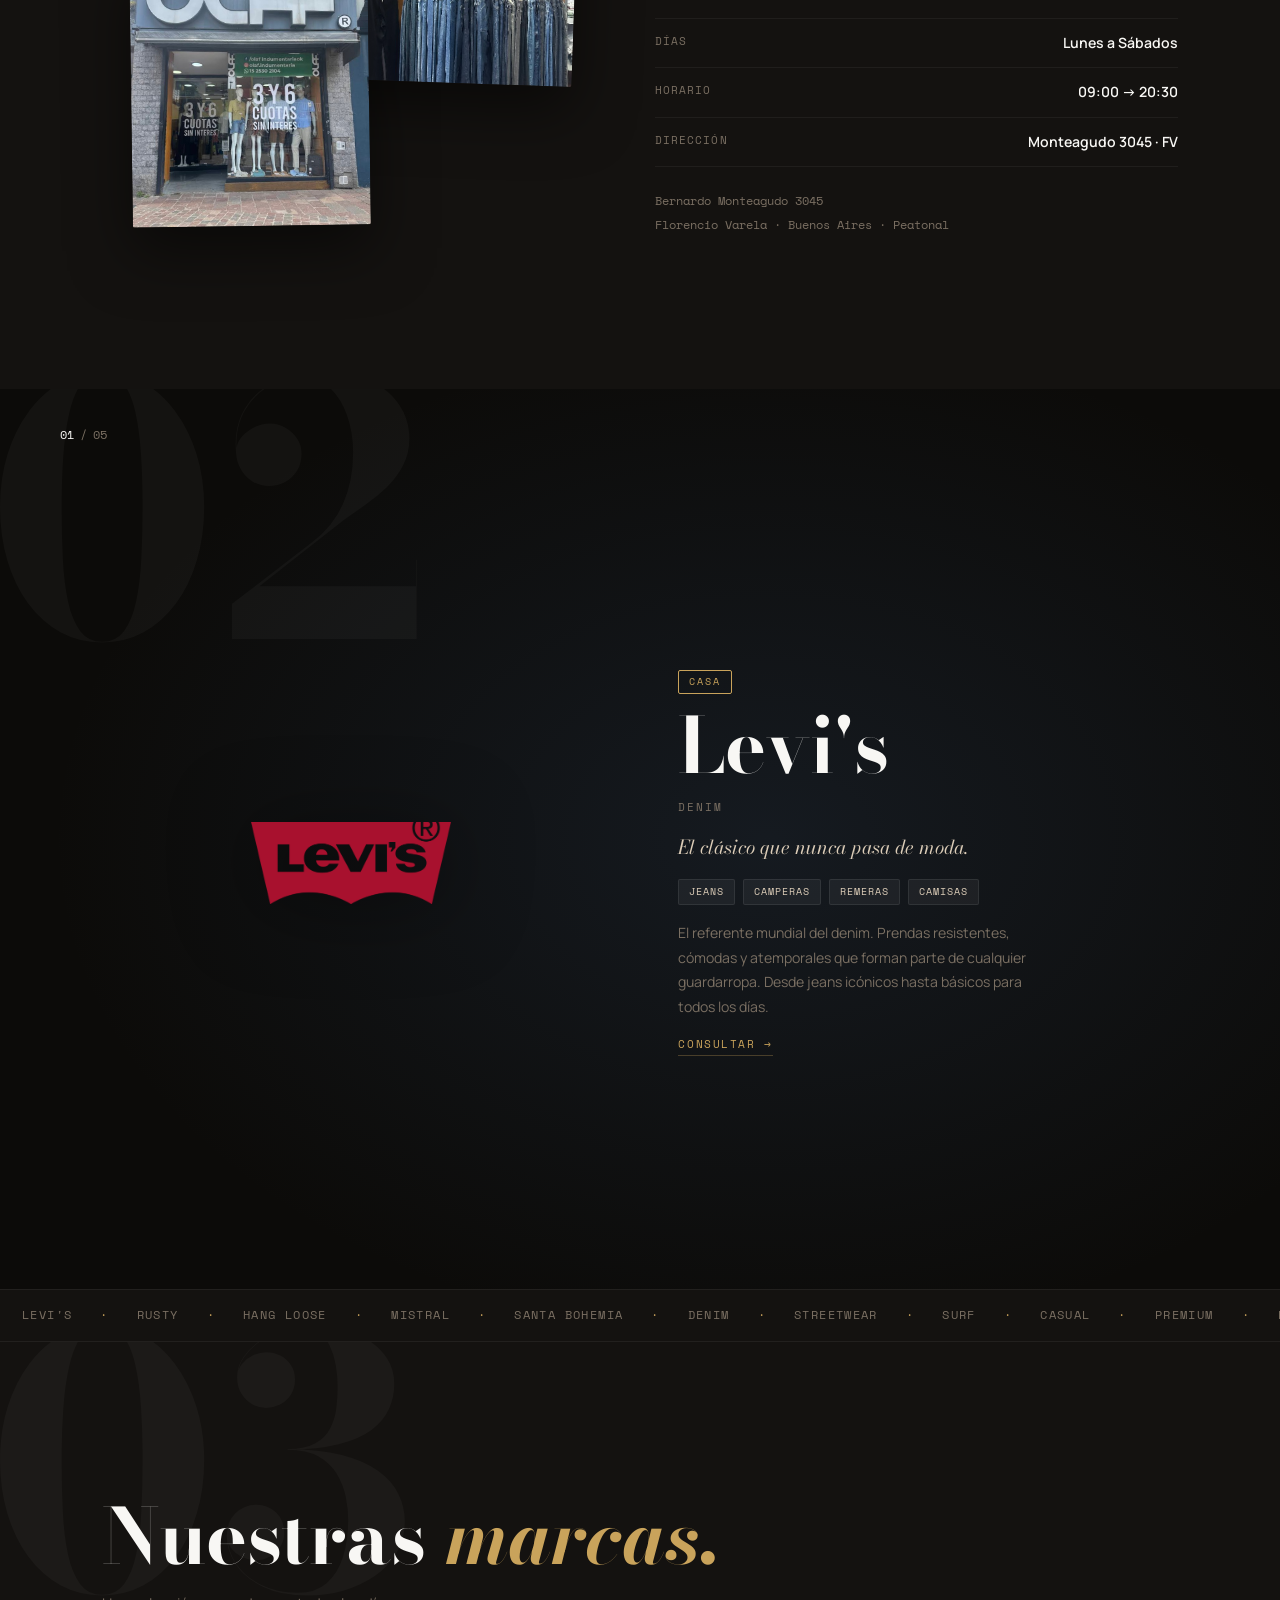
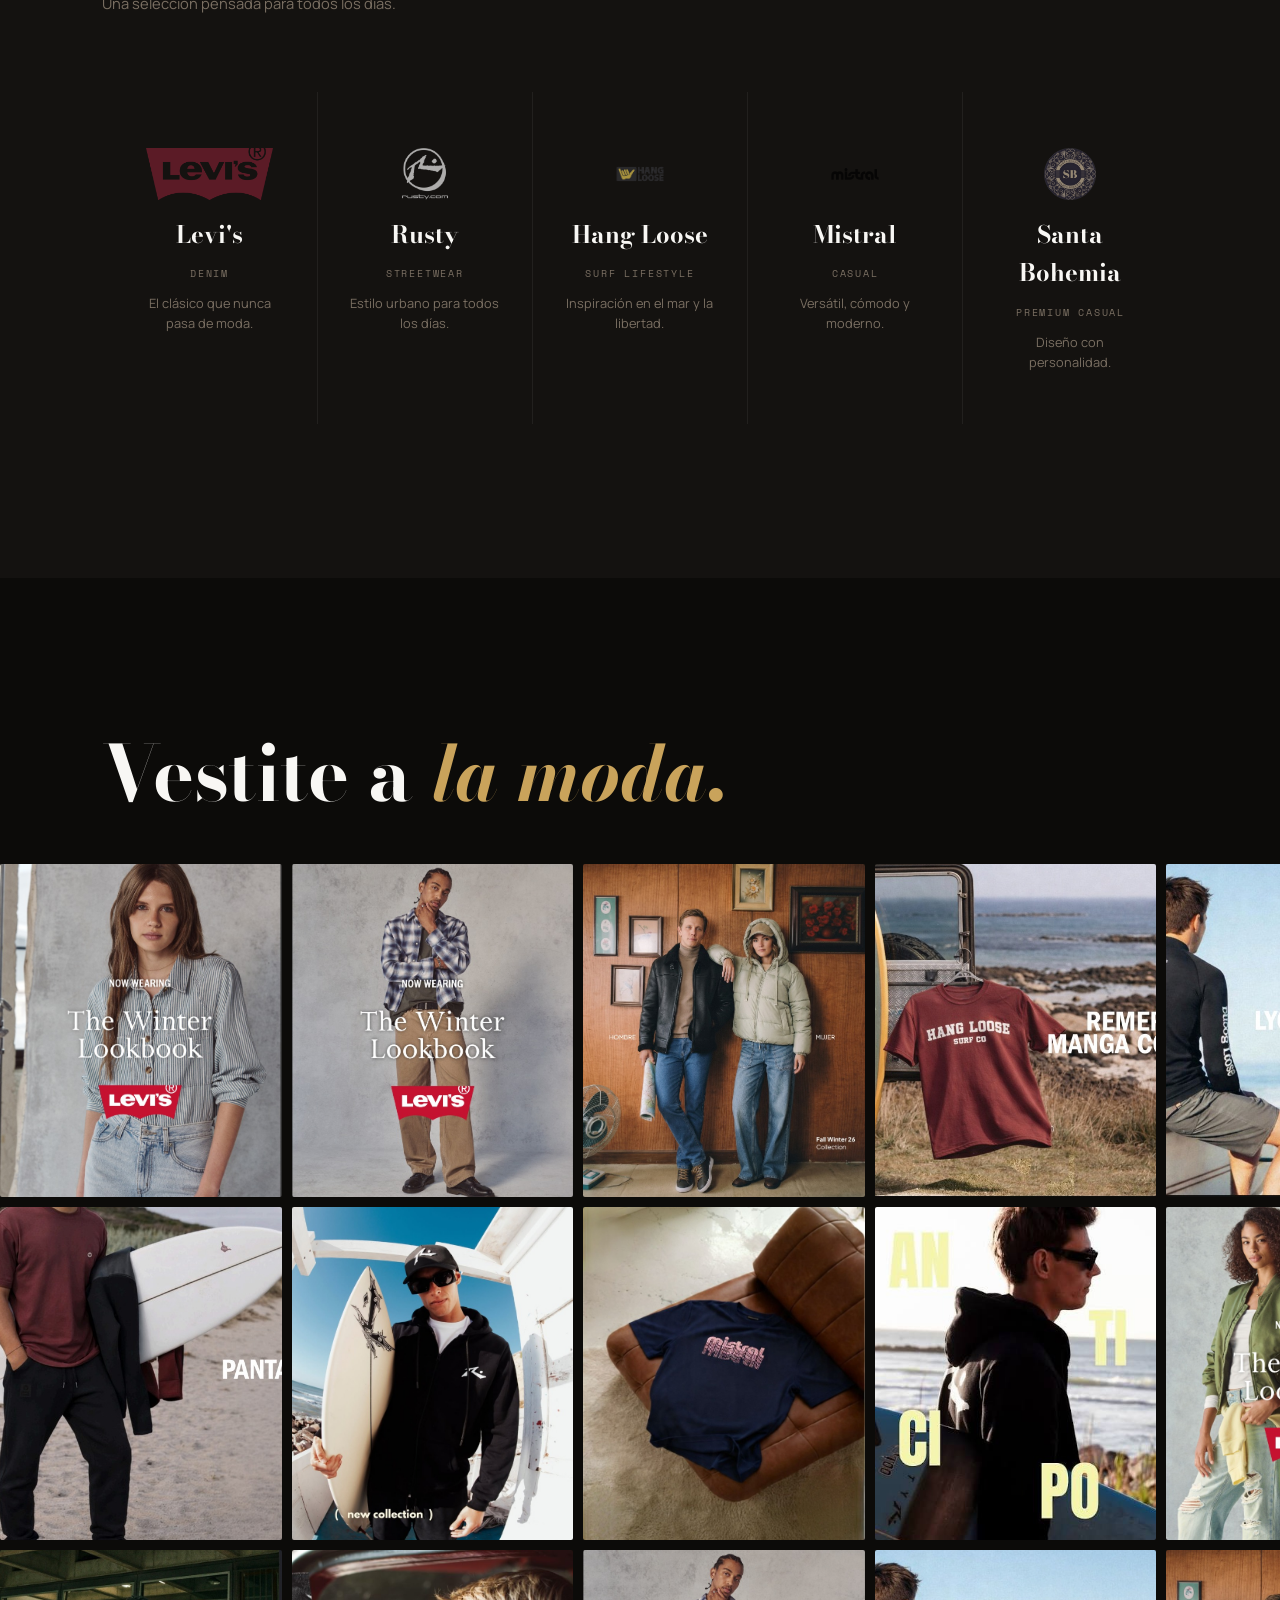
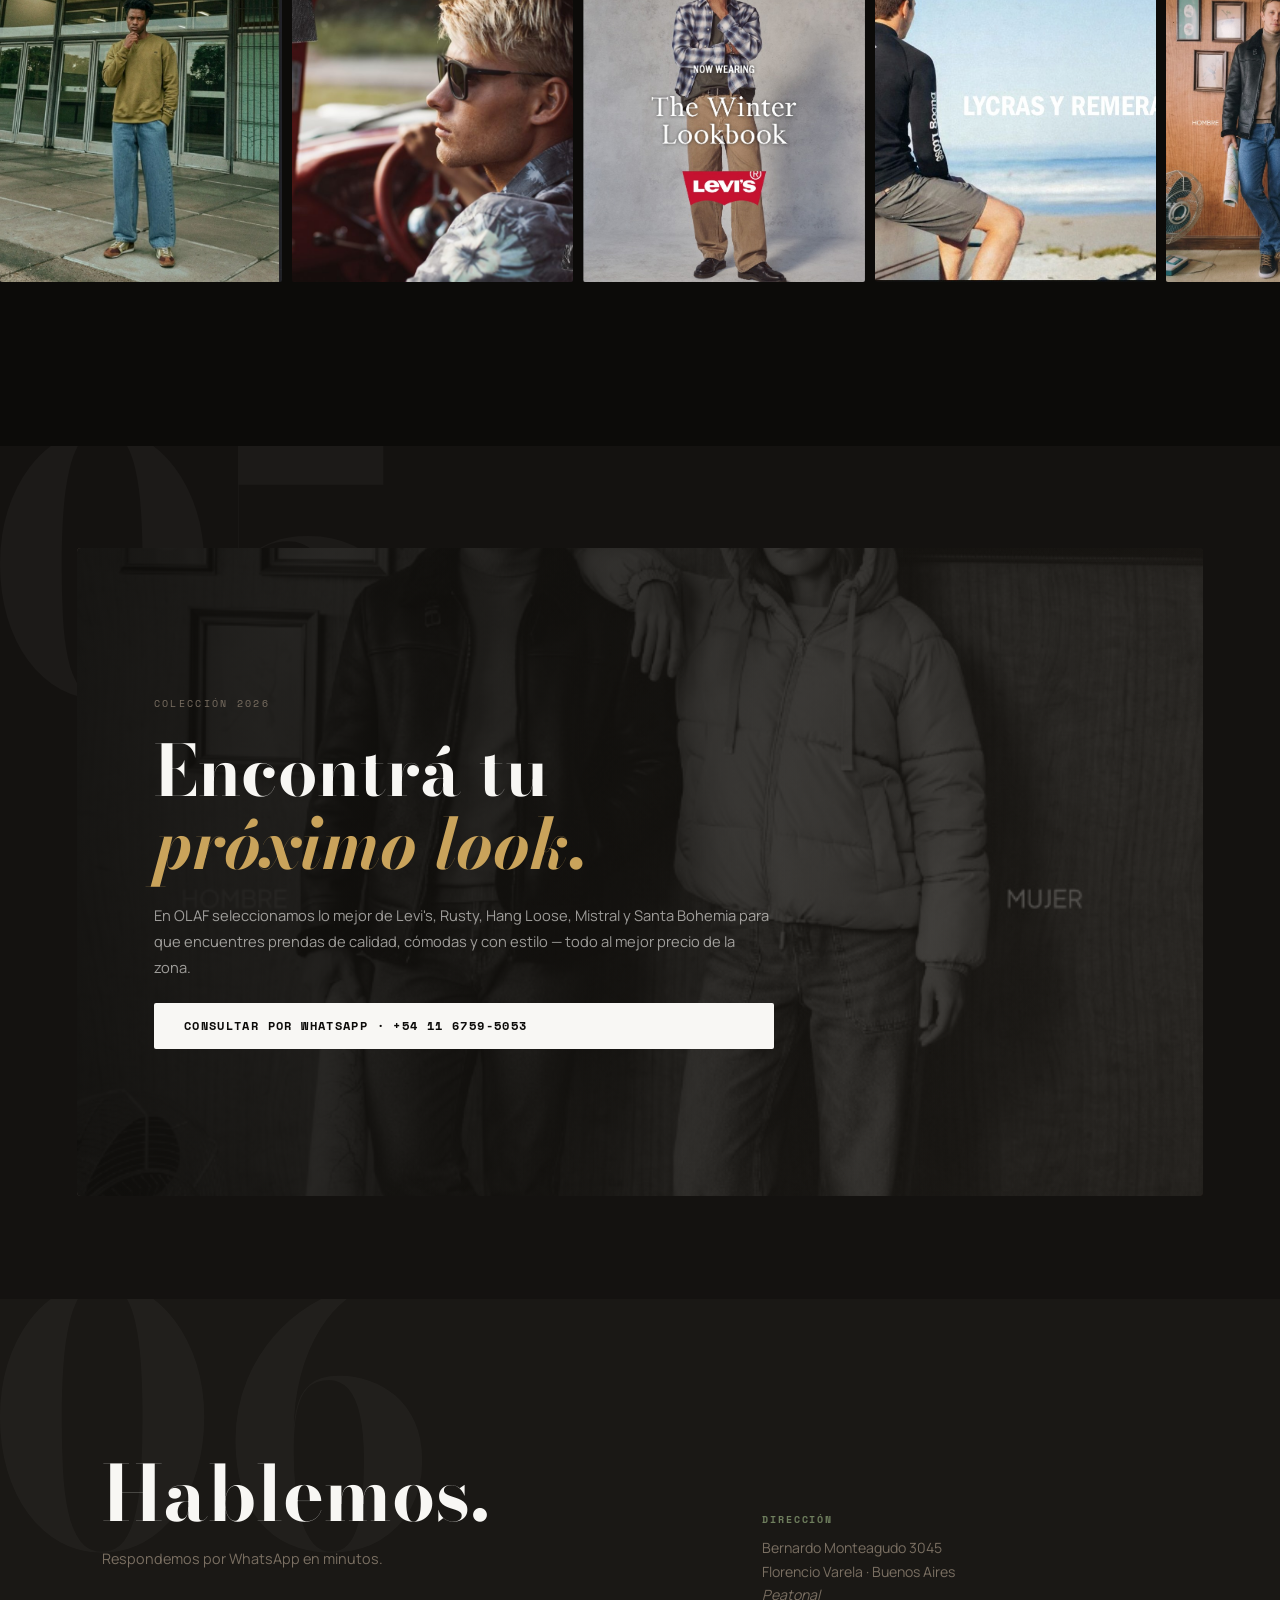
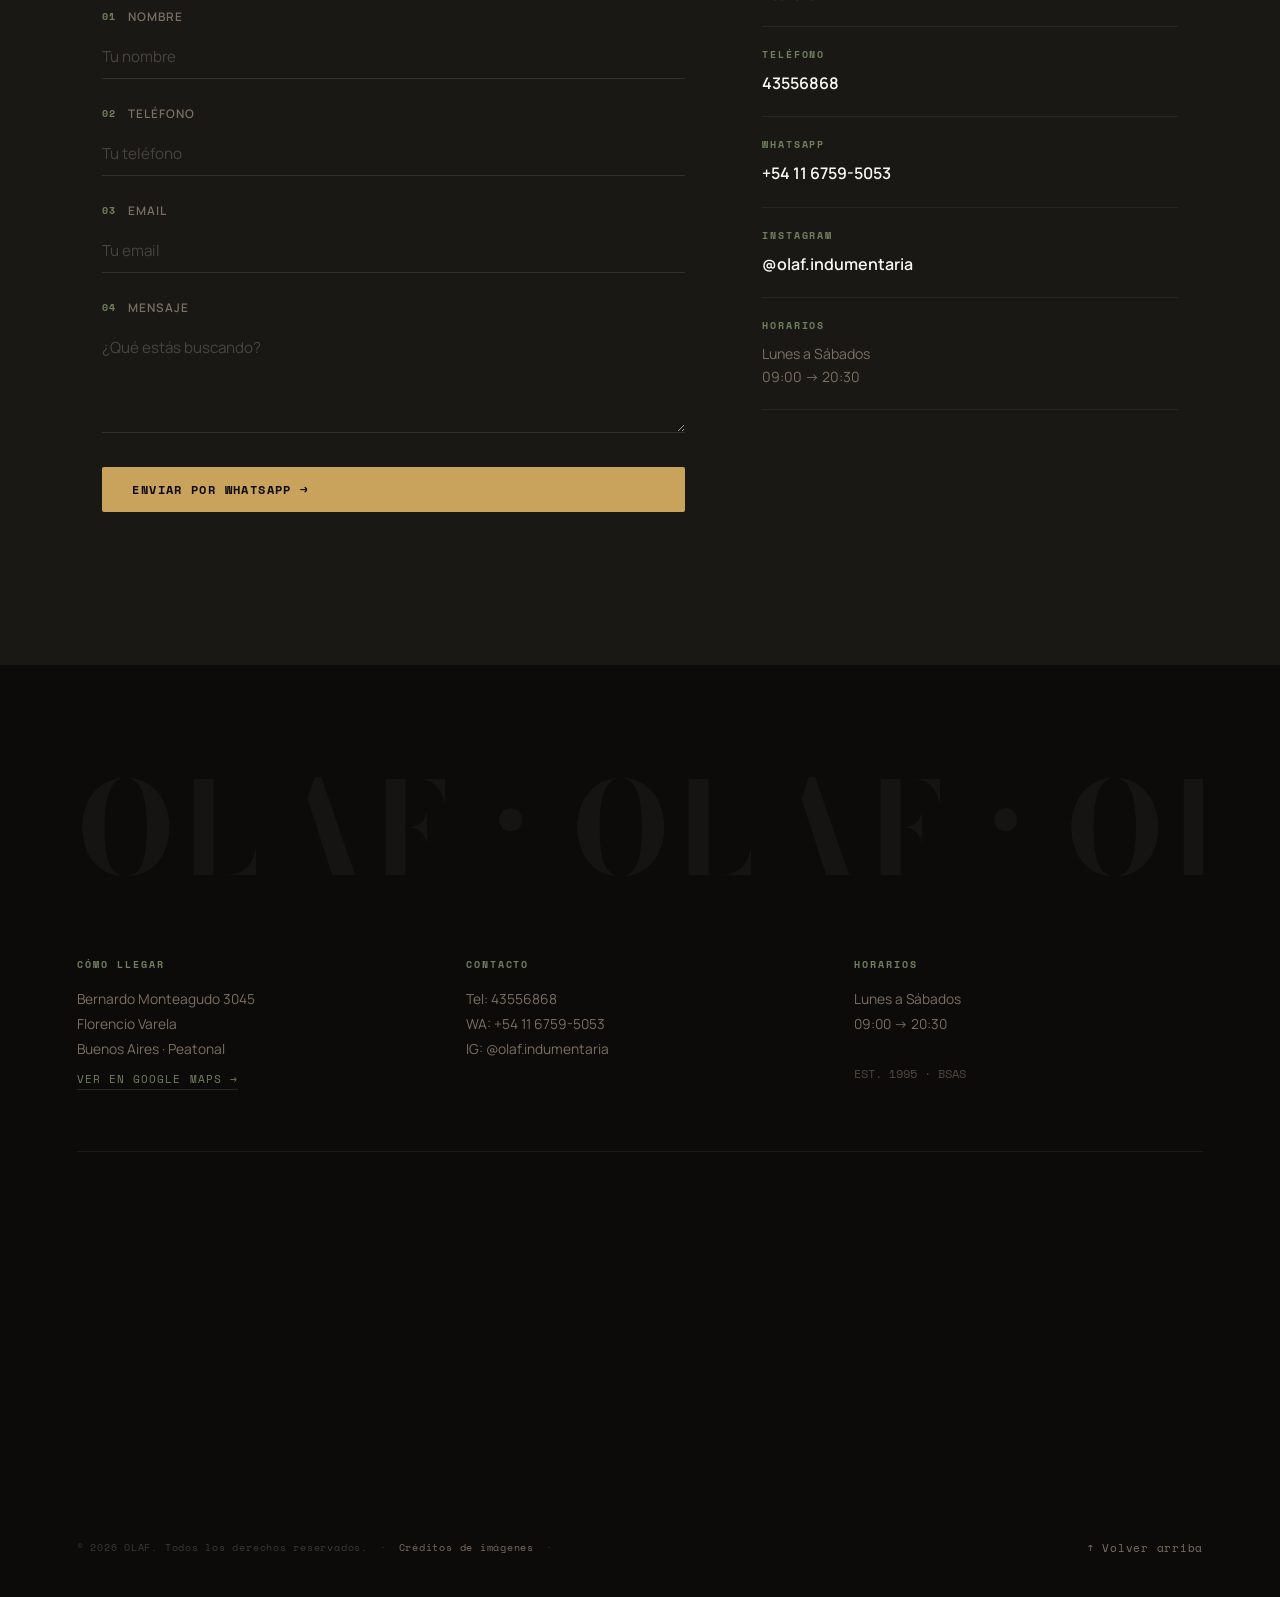
==== commit 86ed6a3d: "Add files via upload" ====
--- a/index.html
+++ b/index.html
@@ -75,7 +75,7 @@
     <li><a href="#contacto" class="nav__link" data-cursor="enviar"><span class="nav__num">06</span>Contacto</a></li>
   </ul>
 
-  <a href="https://wa.me/5411675950533?text=Hola%2C%20vi%20la%20web%20de%20OLAF%20y%20quiero%20consultar%20sobre%20ropa." class="nav__cta" target="_blank" rel="noopener" data-cursor="WhatsApp" aria-label="Contactar por WhatsApp">
+  <a href="https://wa.me/5491167595053?text=Hola%2C%20vi%20la%20web%20de%20OLAF%20y%20quiero%20consultar%20sobre%20ropa." class="nav__cta" target="_blank" rel="noopener" data-cursor="WhatsApp" aria-label="Contactar por WhatsApp">
     WhatsApp
   </a>
 
@@ -95,7 +95,7 @@
     <li><a href="#nueva"       class="nav__overlay-link" data-num="05">Nueva Col.</a></li>
     <li><a href="#contacto"    class="nav__overlay-link" data-num="06">Contacto</a></li>
   </ul>
-  <a href="https://wa.me/5411675950533" class="nav__overlay-wa" target="_blank" rel="noopener">WhatsApp ↗</a>
+  <a href="https://wa.me/5491167595053" class="nav__overlay-wa" target="_blank" rel="noopener">WhatsApp ↗</a>
 </div>
 
 <!-- ═══════════════════════════════════════════════════════════
@@ -255,7 +255,7 @@
               <li>Jeans</li><li>Camperas</li><li>Remeras</li><li>Camisas</li>
             </ul>
             <p class="marca-card__desc">El referente mundial del denim. Prendas resistentes, cómodas y atemporales que forman parte de cualquier guardarropa. Desde jeans icónicos hasta básicos para todos los días.</p>
-            <a href="https://wa.me/5411675950533?text=Hola%2C%20quiero%20consultar%20por%20ropa%20Levi%27s" class="marca-card__cta" target="_blank" rel="noopener" data-cursor="WhatsApp">Consultar →</a>
+            <a href="https://wa.me/5491167595053?text=Hola%2C%20quiero%20consultar%20por%20ropa%20Levi%27s" class="marca-card__cta" target="_blank" rel="noopener" data-cursor="WhatsApp">Consultar →</a>
           </div>
         </div>
       </article>
@@ -281,7 +281,7 @@
               <li>Buzos</li><li>Remeras</li><li>Bermudas</li><li>Gorras</li>
             </ul>
             <p class="marca-card__desc">Diseños relajados inspirados en el surf y la vida urbana. Una marca pensada para quienes buscan comodidad, calidad y un estilo casual para cualquier momento del día.</p>
-            <a href="https://wa.me/5411675950533?text=Hola%2C%20quiero%20consultar%20por%20ropa%20Rusty" class="marca-card__cta" target="_blank" rel="noopener" data-cursor="WhatsApp">Consultar →</a>
+            <a href="https://wa.me/5491167595053?text=Hola%2C%20quiero%20consultar%20por%20ropa%20Rusty" class="marca-card__cta" target="_blank" rel="noopener" data-cursor="WhatsApp">Consultar →</a>
           </div>
         </div>
       </article>
@@ -307,7 +307,7 @@
               <li>Remeras</li><li>Bermudas</li><li>Mallas</li><li>Buzos</li>
             </ul>
             <p class="marca-card__desc">Inspirada en el mar y la naturaleza, combina prendas livianas con un estilo relajado. Ideal para quienes disfrutan de un look fresco y versátil.</p>
-            <a href="https://wa.me/5411675950533?text=Hola%2C%20quiero%20consultar%20por%20ropa%20Hang%20Loose" class="marca-card__cta" target="_blank" rel="noopener" data-cursor="WhatsApp">Consultar →</a>
+            <a href="https://wa.me/5491167595053?text=Hola%2C%20quiero%20consultar%20por%20ropa%20Hang%20Loose" class="marca-card__cta" target="_blank" rel="noopener" data-cursor="WhatsApp">Consultar →</a>
           </div>
         </div>
       </article>
@@ -333,7 +333,7 @@
               <li>Camisas</li><li>Pantalones</li><li>Camperas</li><li>Sweaters</li>
             </ul>
             <p class="marca-card__desc">Moda casual con un enfoque moderno. Prendas fáciles de combinar, confeccionadas para acompañar el ritmo diario sin perder elegancia.</p>
-            <a href="https://wa.me/5411675950533?text=Hola%2C%20quiero%20consultar%20por%20ropa%20Mistral" class="marca-card__cta" target="_blank" rel="noopener" data-cursor="WhatsApp">Consultar →</a>
+            <a href="https://wa.me/5491167595053?text=Hola%2C%20quiero%20consultar%20por%20ropa%20Mistral" class="marca-card__cta" target="_blank" rel="noopener" data-cursor="WhatsApp">Consultar →</a>
           </div>
         </div>
       </article>
@@ -359,7 +359,7 @@
               <li>Camperas</li><li>Jeans</li><li>Camisas</li><li>Remeras</li>
             </ul>
             <p class="marca-card__desc">Una propuesta contemporánea con materiales de calidad y terminaciones cuidadas. Pensada para quienes buscan diferenciarse con un estilo simple pero sofisticado.</p>
-            <a href="https://wa.me/5411675950533?text=Hola%2C%20quiero%20consultar%20por%20Santa%20Bohemia" class="marca-card__cta" target="_blank" rel="noopener" data-cursor="WhatsApp">Consultar →</a>
+            <a href="https://wa.me/5491167595053?text=Hola%2C%20quiero%20consultar%20por%20Santa%20Bohemia" class="marca-card__cta" target="_blank" rel="noopener" data-cursor="WhatsApp">Consultar →</a>
           </div>
         </div>
       </article>
@@ -531,7 +531,7 @@
       <p class="nueva__copy reveal" data-split>
         En OLAF seleccionamos lo mejor de Levi's, Rusty, Hang Loose, Mistral y Santa Bohemia para que encuentres prendas de calidad, cómodas y con estilo — todo al mejor precio de la zona.
       </p>
-      <a href="https://wa.me/5411675950533?text=Hola%2C%20quiero%20conocer%20las%20novedades%20de%20OLAF" class="btn btn--light reveal" target="_blank" rel="noopener" data-cursor="WhatsApp">
+      <a href="https://wa.me/5491167595053?text=Hola%2C%20quiero%20conocer%20las%20novedades%20de%20OLAF" class="btn btn--light reveal" target="_blank" rel="noopener" data-cursor="WhatsApp">
         Consultar por WhatsApp · +54 11 6759-5053
       </a>
     </div>
@@ -593,7 +593,7 @@
       </div>
       <div class="contacto__info-block reveal">
         <h3 class="contacto__info-title mono">WhatsApp</h3>
-        <a href="https://wa.me/5411675950533" class="contacto__link" target="_blank" rel="noopener" data-cursor="WhatsApp">+54 11 6759-5053</a>
+        <a href="https://wa.me/5491167595053" class="contacto__link" target="_blank" rel="noopener" data-cursor="WhatsApp">+54 11 6759-5053</a>
       </div>
       <div class="contacto__info-block reveal">
         <h3 class="contacto__info-title mono">Instagram</h3>
@@ -626,7 +626,7 @@
       <h3 class="footer__col-title mono">Contacto</h3>
       <p>
         <a href="tel:43556868" class="footer__link" data-cursor="leer">Tel: 43556868</a><br>
-        <a href="https://wa.me/5411675950533" class="footer__link" target="_blank" rel="noopener" data-cursor="WhatsApp">WA: +54 11 6759-5053</a><br>
+        <a href="https://wa.me/5491167595053" class="footer__link" target="_blank" rel="noopener" data-cursor="WhatsApp">WA: +54 11 6759-5053</a><br>
         <a href="https://instagram.com/olaf.indumentaria" class="footer__link" target="_blank" rel="noopener" data-cursor="ver">IG: @olaf.indumentaria</a>
       </p>
     </div>
@@ -667,10 +667,11 @@
 <!-- ═══════════════════════════════════════════════════════════
      SCRIPTS
 ═══════════════════════════════════════════════════════════ -->
-<script src="lib/gsap.min.js?v=20260630" defer></script>
-<script src="lib/ScrollTrigger.min.js?v=20260630" defer></script>
-<script src="lib/manifest.js?v=20260630" defer></script>
-<script src="main.js?v=20260630" defer></script>
+<script src="lib/gsap.min.js?v=20260630"></script>
+<script src="lib/ScrollTrigger.min.js?v=20260630"></script>
+<script src="lib/manifest.js?v=20260630"></script>
+<script src="main.js?v=20260630"></script>
 
 </body>
 </html>
+
--- a/styles.css
+++ b/styles.css
@@ -556,9 +556,8 @@
 }
 .marcas__progress { display: flex; align-items: center; gap: 6px; color: var(--muted); font-size: .78rem; }
 .marcas__progress-current { color: var(--white); }
-.marcas__track-wrap { overflow: hidden; width: 100%; touch-action: pan-y; }
-.marcas__track { display: flex; width: max-content; cursor: grab; }
-.marcas__track:active { cursor: grabbing; }
+.marcas__track-wrap { overflow: hidden; width: 100%; }
+.marcas__track { display: flex; flex-direction: row; width: max-content; }
 
 /* MARCA CARD */
 .marca-card {
@@ -640,13 +639,13 @@
 .marca-card__cta:hover { opacity: .65; }
 
 @media (max-width: 768px) {
+  .marcas__track-wrap { overflow: visible; }
+  .marcas__track { flex-direction: column; width: 100%; }
   .marca-card__inner { grid-template-columns: 1fr; text-align: center; gap: 28px; }
   .marca-card__badge, .marca-card__cta { align-self: center; }
   .marca-card__desc { max-width: 100%; }
   .marca-card__products { justify-content: center; }
-  .marca-card { width: 100vw; min-height: 100svh; scroll-snap-align: start; }
-  .marcas__track-wrap { overflow-x: auto; -webkit-overflow-scrolling: touch; scroll-snap-type: x mandatory; scrollbar-width: none; }
-  .marcas__track-wrap::-webkit-scrollbar { display: none; }
+  .marca-card { width: 100vw; min-height: 100svh; }
   .brand-logo-svg { width: clamp(160px, 52vw, 260px); }
   .brand-logo-svg--text { width: clamp(200px, 68vw, 320px); }
   .marca-card[data-brand="levis"] .brand-logo-svg { width: 100px; }
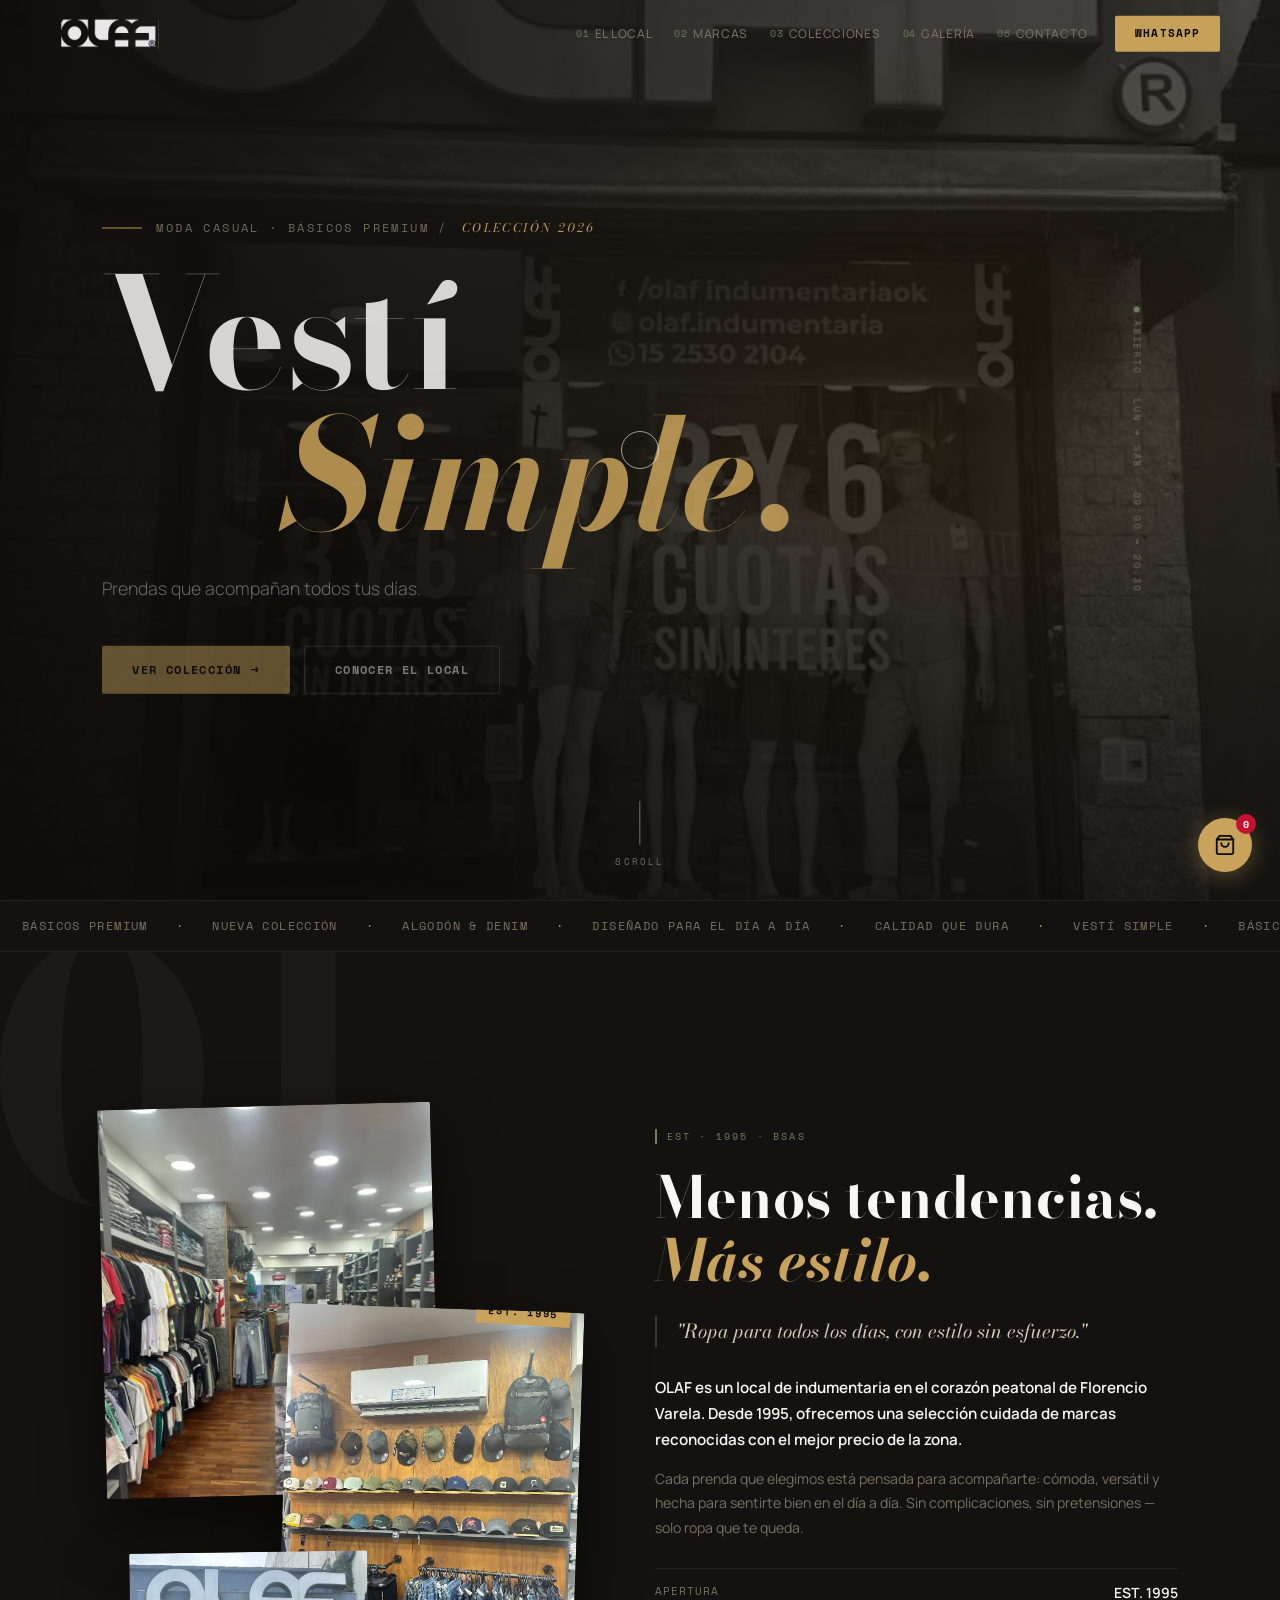
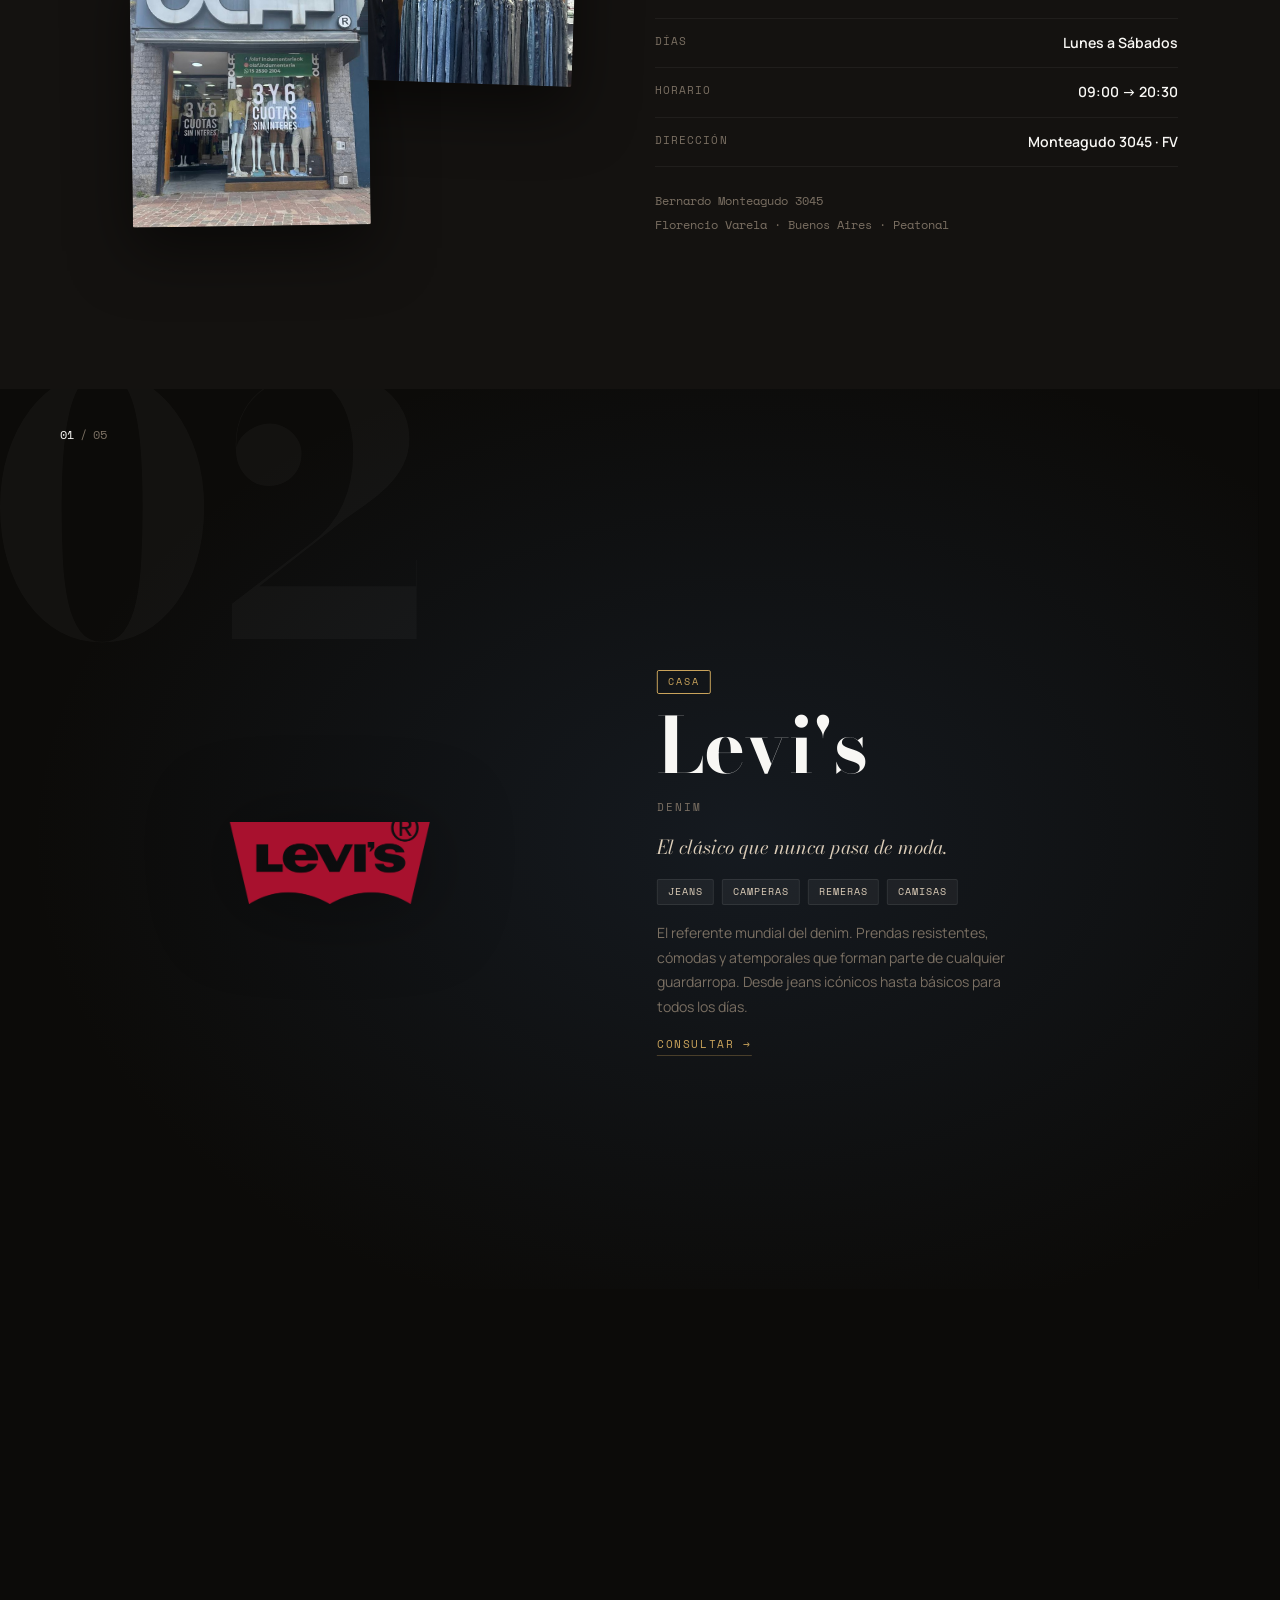
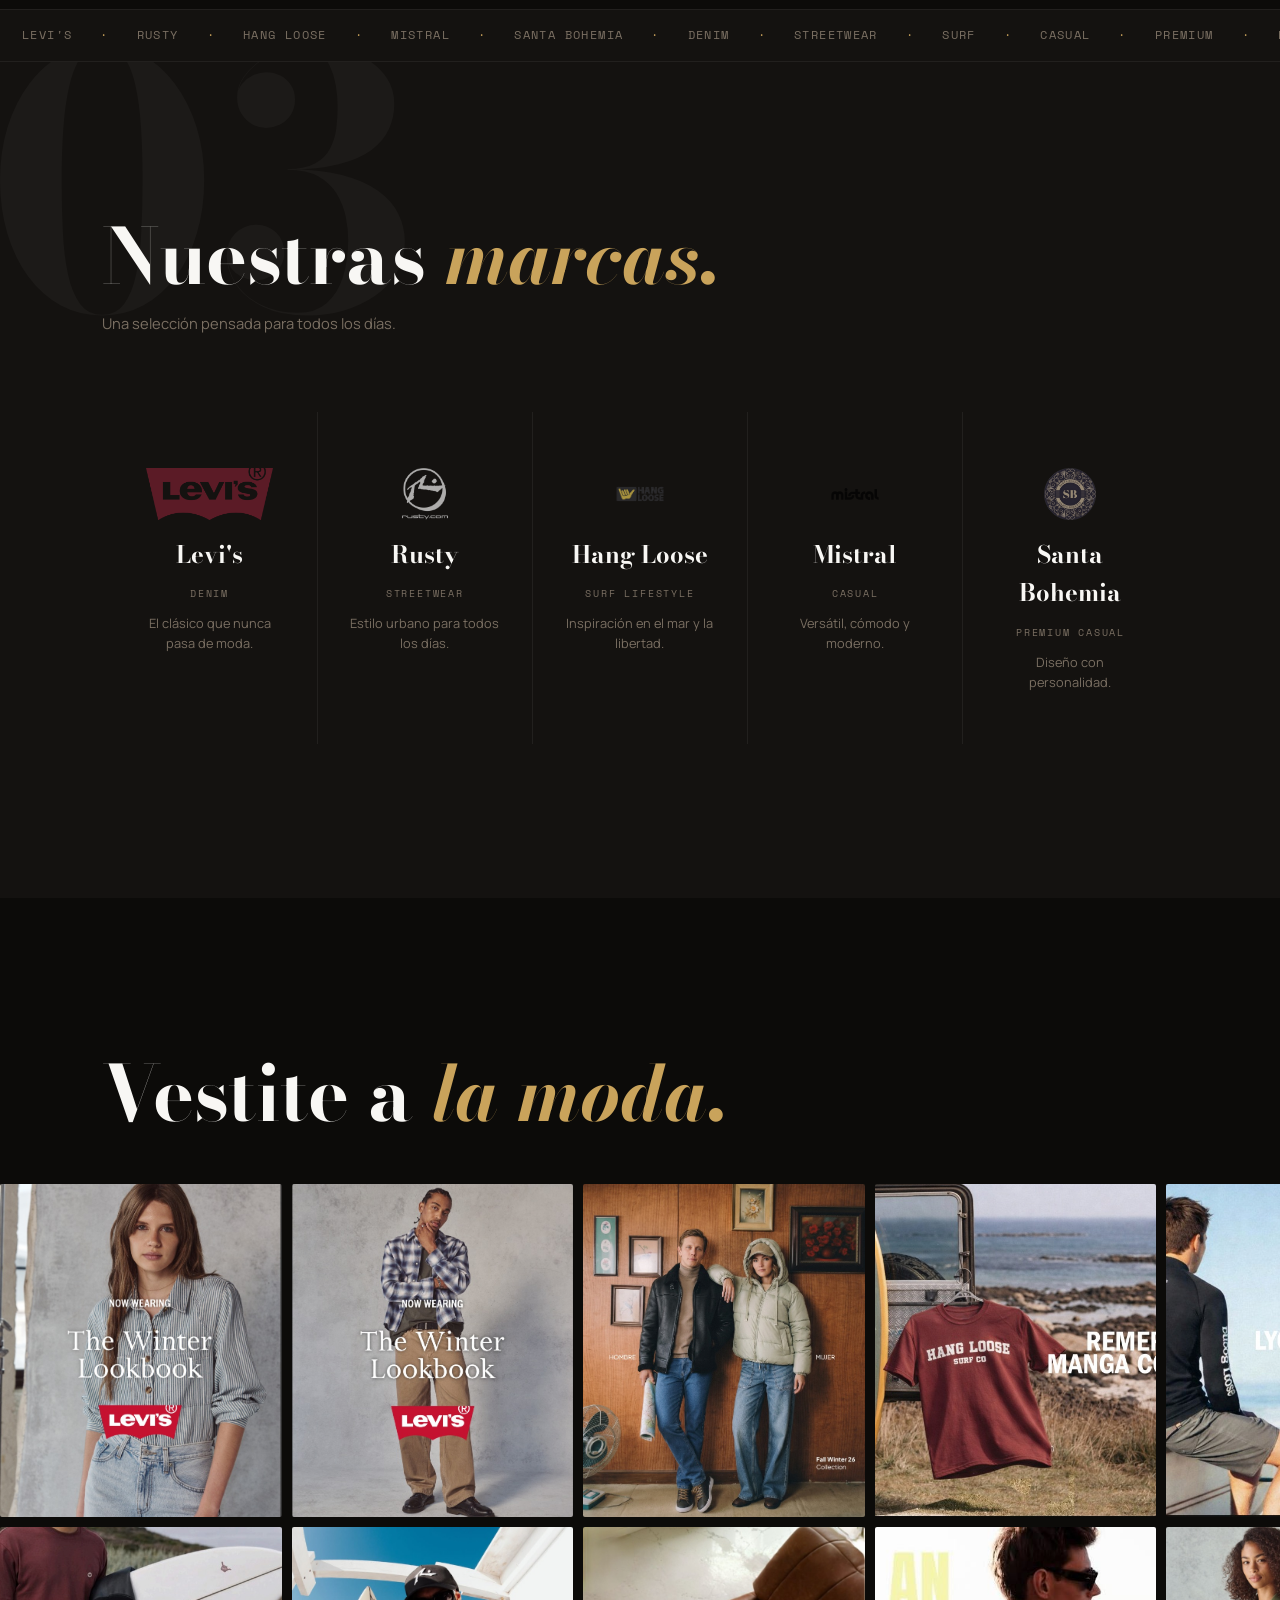
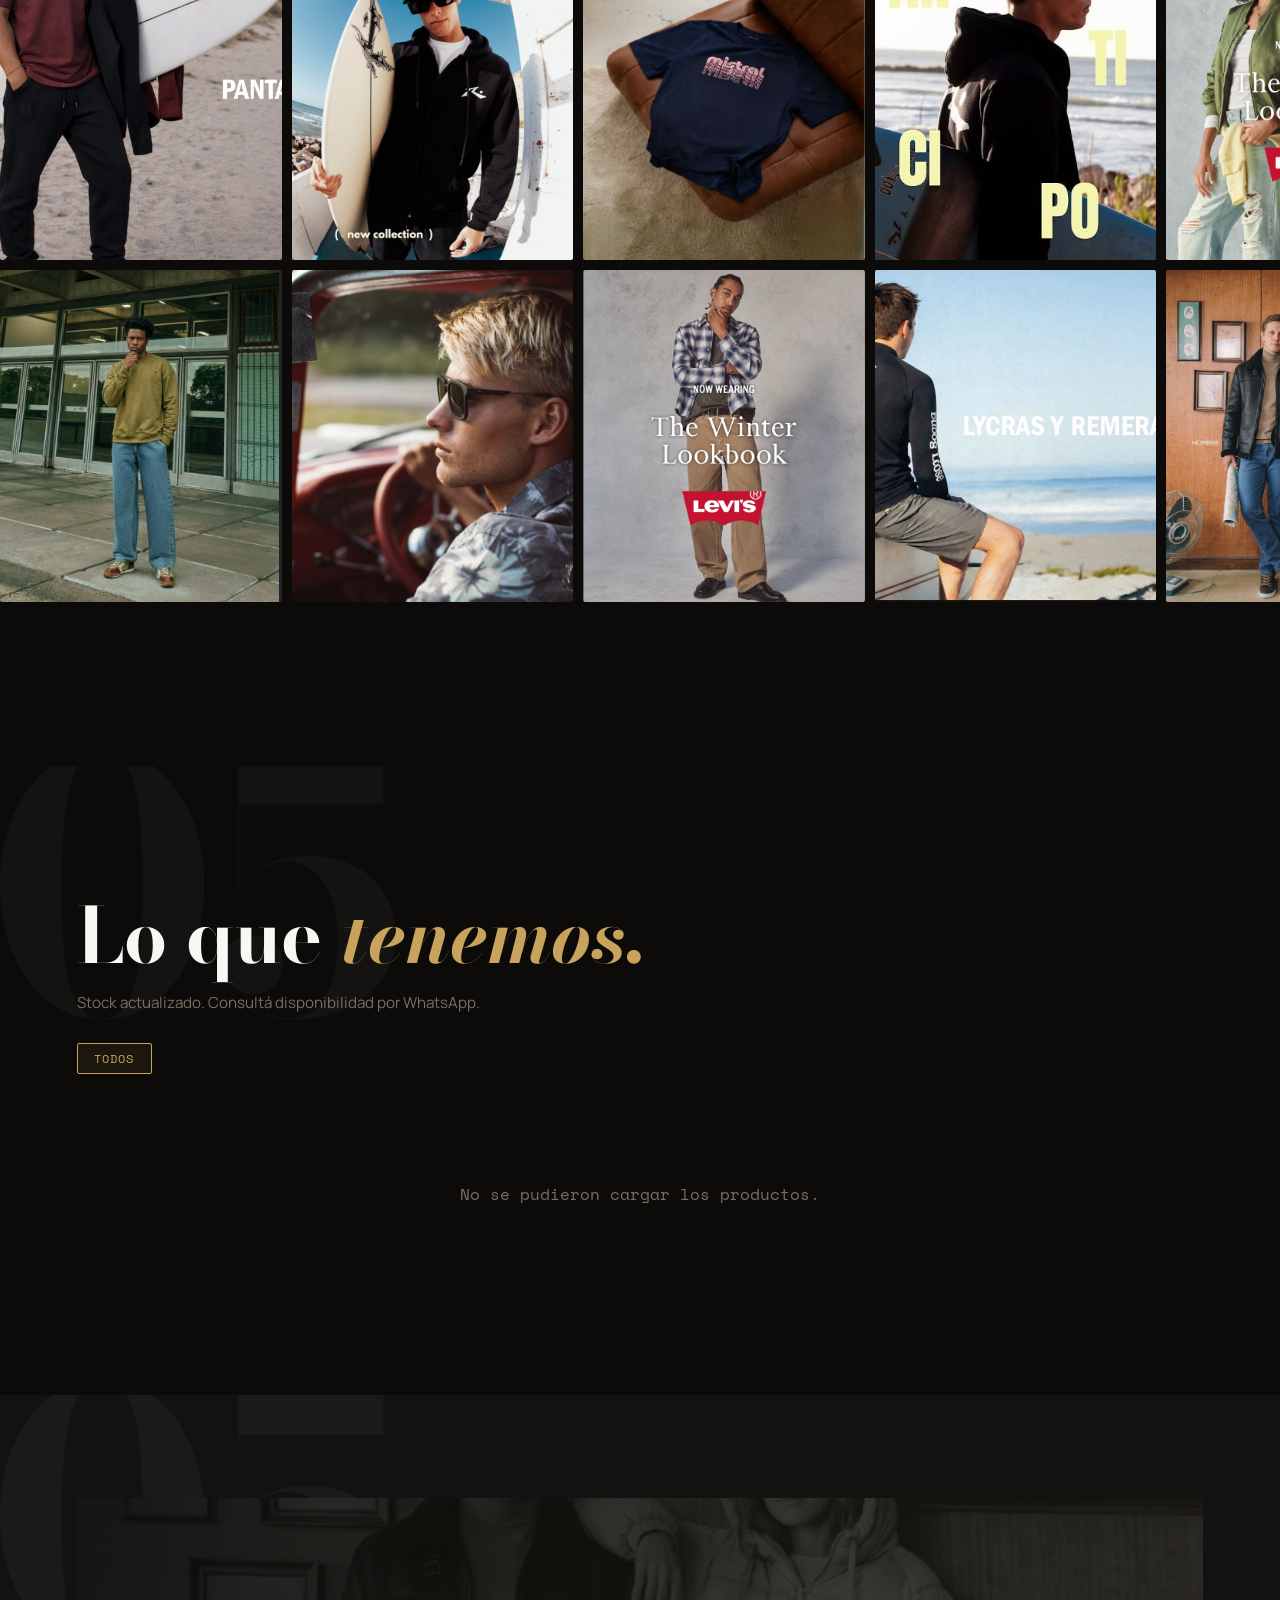
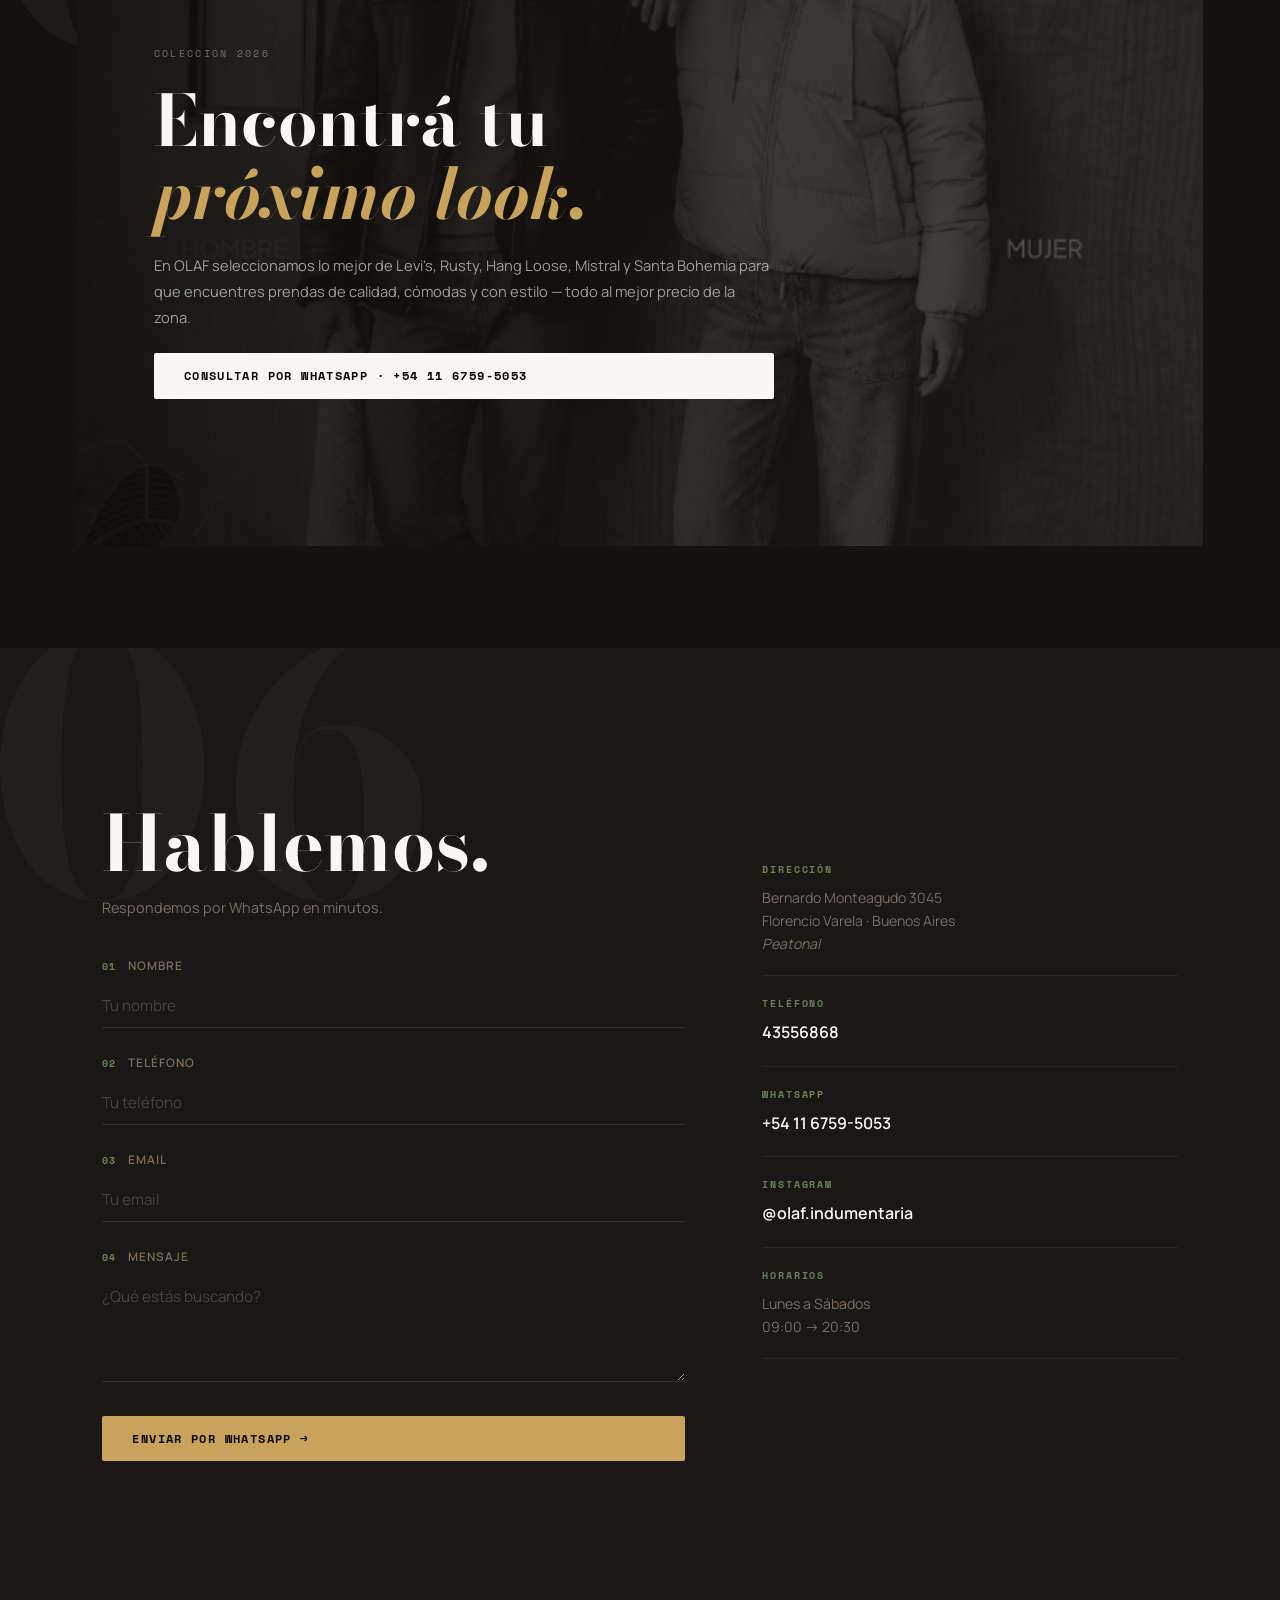
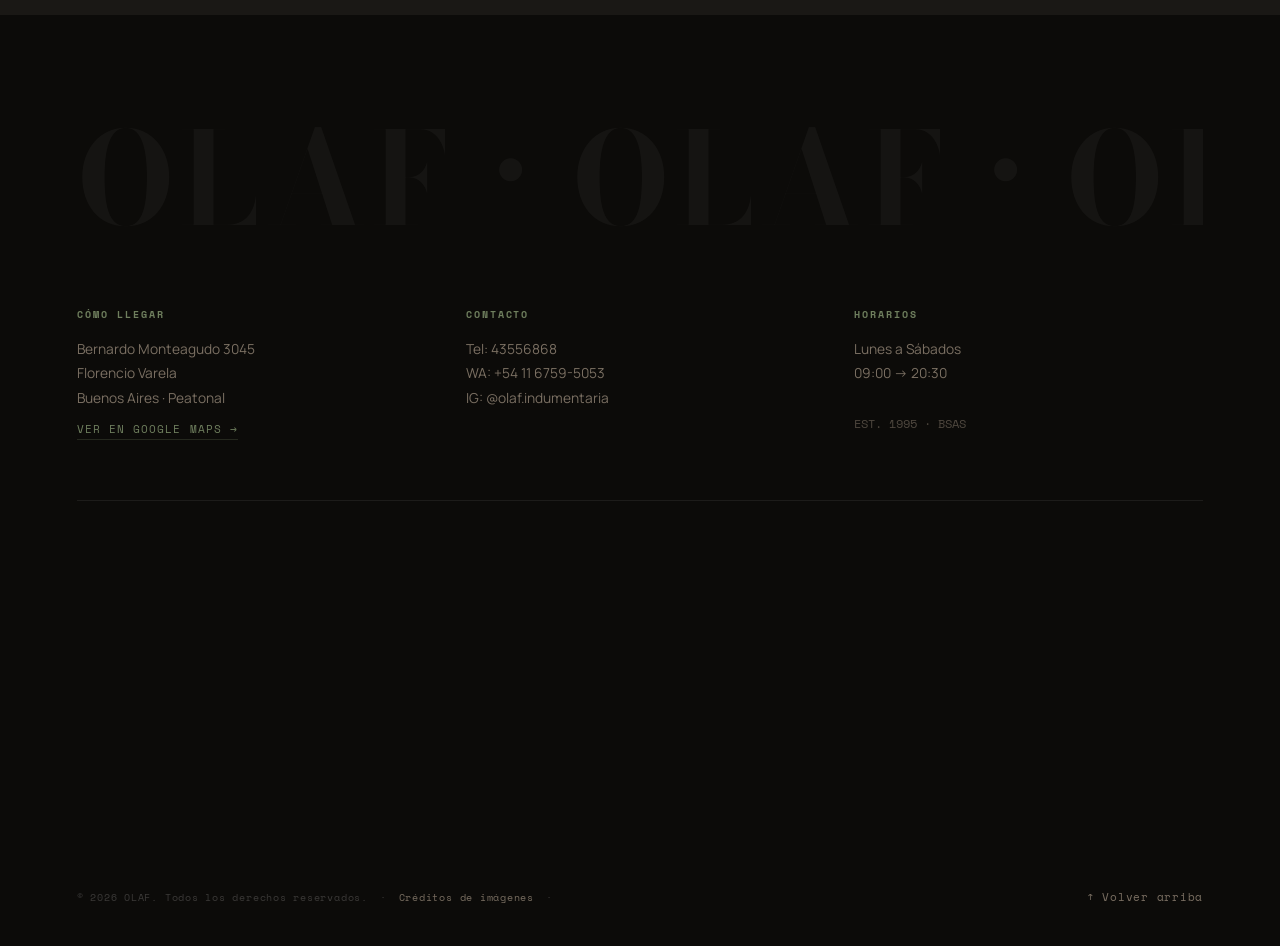
==== commit 65b87b5e: "Add files via upload" ====
--- a/index.html
+++ b/index.html
@@ -92,8 +92,9 @@
     <li><a href="#marcas"      class="nav__overlay-link" data-num="02">Marcas</a></li>
     <li><a href="#colecciones" class="nav__overlay-link" data-num="03">Colecciones</a></li>
     <li><a href="#galeria"     class="nav__overlay-link" data-num="04">Galería</a></li>
-    <li><a href="#nueva"       class="nav__overlay-link" data-num="05">Nueva Col.</a></li>
-    <li><a href="#contacto"    class="nav__overlay-link" data-num="06">Contacto</a></li>
+    <li><a href="#productos"   class="nav__overlay-link" data-num="05">Productos</a></li>
+    <li><a href="#nueva"       class="nav__overlay-link" data-num="06">Nueva Col.</a></li>
+    <li><a href="#contacto"    class="nav__overlay-link" data-num="07">Contacto</a></li>
   </ul>
   <a href="https://wa.me/5491167595053" class="nav__overlay-wa" target="_blank" rel="noopener">WhatsApp ↗</a>
 </div>
@@ -513,7 +514,30 @@
 </section>
 
 <!-- ═══════════════════════════════════════════════════════════
-     § 05 · NUEVA COLECCIÓN
+     § 05 · PRODUCTOS — Google Sheets
+═══════════════════════════════════════════════════════════ -->
+<section id="productos" class="section productos" aria-labelledby="productos-title">
+  <span class="section__watermark" aria-hidden="true">05</span>
+
+  <div class="productos__header">
+    <h2 id="productos-title" class="section__title reveal" data-split>
+      Lo que <em>tenemos.</em>
+    </h2>
+    <p class="productos__sub reveal" data-split>Stock actualizado. Consultá disponibilidad por WhatsApp.</p>
+    <div class="productos__filtros" id="productosFiltros" role="group" aria-label="Filtrar por categoría">
+      <button class="filtro-btn filtro-btn--active" data-cat="todos">Todos</button>
+    </div>
+  </div>
+
+  <div class="productos__grid" id="productosGrid" aria-live="polite">
+    <div class="productos__loading" id="productosLoading">
+      <span class="mono">Cargando productos...</span>
+    </div>
+  </div>
+</section>
+
+<!-- ═══════════════════════════════════════════════════════════
+     § 06 · NUEVA COLECCIÓN
 ═══════════════════════════════════════════════════════════ -->
 <section id="nueva" class="section nueva" aria-labelledby="nueva-title">
   <span class="section__watermark" aria-hidden="true">05</span>
@@ -665,13 +689,46 @@
 </footer>
 
 <!-- ═══════════════════════════════════════════════════════════
+     CARRITO
+═══════════════════════════════════════════════════════════ -->
+<button class="cart-fab" id="cartFab" aria-label="Ver carrito" aria-expanded="false">
+  <svg width="22" height="22" viewBox="0 0 24 24" fill="none" stroke="currentColor" stroke-width="2" stroke-linecap="round" stroke-linejoin="round" aria-hidden="true">
+    <path d="M6 2L3 6v14a2 2 0 002 2h14a2 2 0 002-2V6l-3-4z"/><line x1="3" y1="6" x2="21" y2="6"/><path d="M16 10a4 4 0 01-8 0"/>
+  </svg>
+  <span class="cart-fab__count" id="cartCount" hidden>0</span>
+</button>
+
+<div class="cart-overlay" id="cartOverlay" hidden aria-hidden="true"></div>
+
+<aside class="cart-panel" id="cartPanel" hidden role="dialog" aria-modal="true" aria-label="Carrito de compras">
+  <div class="cart-panel__header">
+    <h2 class="cart-panel__title">Tu pedido</h2>
+    <button class="cart-panel__close" id="cartClose" aria-label="Cerrar carrito">✕</button>
+  </div>
+  <div class="cart-panel__items" id="cartItems">
+    <p class="cart-empty" id="cartEmpty">Tu carrito está vacío.</p>
+  </div>
+  <div class="cart-panel__footer" id="cartFooter" hidden>
+    <div class="cart-total">
+      <span class="mono">Total estimado</span>
+      <span class="cart-total__amount" id="cartTotal">$0</span>
+    </div>
+    <p class="cart-nota mono">Los precios son orientativos. Confirmamos por WhatsApp.</p>
+    <button class="btn btn--primary cart-checkout" id="cartCheckout">
+      Enviar pedido por WhatsApp →
+    </button>
+    <button class="cart-clear mono" id="cartClear">Vaciar carrito</button>
+  </div>
+</aside>
+
+<!-- ═══════════════════════════════════════════════════════════
      SCRIPTS
 ═══════════════════════════════════════════════════════════ -->
-<script src="lib/gsap.min.js?v=20260630"></script>
-<script src="lib/ScrollTrigger.min.js?v=20260630"></script>
-<script src="lib/manifest.js?v=20260630"></script>
+<script src="gsap.min.js?v=20260630"></script>
+<script src="ScrollTrigger.min.js?v=20260630"></script>
+<script src="manifest.js?v=20260630"></script>
 <script src="main.js?v=20260630"></script>
 
 </body>
 </html>
-
+
--- a/styles.css
+++ b/styles.css
@@ -832,3 +832,191 @@
   .hero__title { font-size: clamp(3.2rem, 16vw, 5rem); }
   .hero__title-line2 { margin-left: 36px; }
 }
+
+/* ── PRODUCTOS ────────────────────────────────────────────── */
+.productos {
+  padding: clamp(80px, 10vw, 140px) clamp(24px, 6vw, 80px);
+  position: relative; z-index: 2;
+}
+.productos__header { margin-bottom: 48px; }
+.productos__sub { color: var(--muted); margin-top: 12px; font-size: .95rem; }
+.productos__filtros {
+  display: flex; flex-wrap: wrap; gap: 8px; margin-top: 28px;
+}
+.filtro-btn {
+  font-family: 'Space Mono', monospace; font-size: .72rem; letter-spacing: .1em;
+  text-transform: uppercase; padding: 6px 16px; border-radius: 2px; cursor: pointer;
+  border: 1px solid rgba(201,163,91,.3); background: transparent; color: var(--muted);
+  transition: all .2s;
+}
+.filtro-btn:hover, .filtro-btn--active {
+  border-color: var(--gold); color: var(--gold); background: rgba(201,163,91,.08);
+}
+.productos__loading {
+  grid-column: 1/-1; text-align: center; padding: 60px 0; color: var(--muted);
+}
+.productos__vacio { color: var(--muted); font-size: .9rem; padding: 40px 0; }
+.productos__grid {
+  display: grid;
+  grid-template-columns: repeat(auto-fill, minmax(280px, 1fr));
+  gap: 24px;
+}
+
+/* Tarjeta de producto */
+.prod-card {
+  background: rgba(255,255,255,.03); border: 1px solid rgba(255,255,255,.07);
+  border-radius: 4px; overflow: hidden; transition: transform .3s var(--ease), border-color .3s;
+}
+.prod-card:hover { transform: translateY(-4px); border-color: rgba(201,163,91,.3); }
+.prod-card__img-wrap {
+  position: relative; aspect-ratio: 4/3; overflow: hidden;
+  background: rgba(255,255,255,.04);
+}
+.prod-card__img-wrap img {
+  width: 100%; height: 100%; object-fit: cover; transition: transform .5s var(--ease);
+}
+.prod-card:hover .prod-card__img-wrap img { transform: scale(1.04); }
+.prod-card__img-wrap.no-img { display: flex; align-items: center; justify-content: center; }
+.prod-card__img-wrap.no-img::after {
+  content: 'Sin foto'; font-family: 'Space Mono', monospace;
+  font-size: .7rem; color: var(--muted); letter-spacing: .1em;
+}
+.prod-card__cat {
+  position: absolute; top: 12px; left: 12px;
+  font-size: .65rem; letter-spacing: .12em; text-transform: uppercase;
+  background: rgba(12,11,9,.75); color: var(--gold);
+  padding: 3px 8px; border-radius: 2px; backdrop-filter: blur(4px);
+}
+.prod-card__body { padding: 20px; }
+.prod-card__name {
+  font-family: 'Bodoni Moda', serif; font-size: 1.15rem;
+  color: var(--white); margin-bottom: 6px; line-height: 1.3;
+}
+.prod-card__price {
+  font-family: 'Space Mono', monospace; font-size: 1rem;
+  color: var(--gold); margin-bottom: 16px; font-weight: 700;
+}
+.prod-card__talles {
+  display: flex; flex-wrap: wrap; gap: 6px; margin-bottom: 16px;
+}
+.talle-btn {
+  font-family: 'Space Mono', monospace; font-size: .68rem; letter-spacing: .08em;
+  padding: 5px 10px; border: 1px solid rgba(255,255,255,.15);
+  background: transparent; color: var(--muted); cursor: pointer;
+  border-radius: 2px; transition: all .15s;
+}
+.talle-btn:hover { border-color: var(--white); color: var(--white); }
+.talle-btn.active { border-color: var(--gold); color: var(--gold); background: rgba(201,163,91,.1); }
+.prod-card__add {
+  width: 100%; font-size: .78rem; padding: 10px 16px; margin-top: 4px;
+}
+.prod-card__add:disabled { opacity: .4; cursor: not-allowed; }
+
+/* ── CARRITO FAB ──────────────────────────────────────────── */
+.cart-fab {
+  position: fixed; bottom: 28px; right: 28px; z-index: 900;
+  width: 54px; height: 54px; border-radius: 50%;
+  background: var(--gold); color: #0C0B09;
+  border: none; cursor: pointer; display: flex; align-items: center; justify-content: center;
+  box-shadow: 0 4px 24px rgba(201,163,91,.4); transition: transform .2s var(--ease), box-shadow .2s;
+}
+.cart-fab:hover { transform: scale(1.08); box-shadow: 0 8px 32px rgba(201,163,91,.5); }
+.cart-fab__count {
+  position: absolute; top: -4px; right: -4px;
+  background: #C41230; color: #fff;
+  font-family: 'Space Mono', monospace; font-size: .65rem; font-weight: 700;
+  min-width: 20px; height: 20px; border-radius: 10px; padding: 0 5px;
+  display: flex; align-items: center; justify-content: center;
+}
+
+/* ── CARRITO OVERLAY ──────────────────────────────────────── */
+.cart-overlay {
+  position: fixed; inset: 0; background: rgba(12,11,9,.7);
+  z-index: 910; backdrop-filter: blur(4px);
+}
+
+/* ── CARRITO PANEL ────────────────────────────────────────── */
+.cart-panel {
+  position: fixed; top: 0; right: 0; bottom: 0;
+  width: min(420px, 100vw); z-index: 920;
+  background: #151412; border-left: 1px solid rgba(255,255,255,.08);
+  display: flex; flex-direction: column;
+  transform: translateX(100%); transition: transform .35s var(--ease);
+}
+.cart-panel:not([hidden]) { transform: translateX(0); }
+.cart-panel[hidden] { display: flex; visibility: hidden; }
+
+.cart-panel__header {
+  display: flex; align-items: center; justify-content: space-between;
+  padding: 24px 24px 20px; border-bottom: 1px solid rgba(255,255,255,.07);
+}
+.cart-panel__title {
+  font-family: 'Bodoni Moda', serif; font-size: 1.4rem; color: var(--white);
+}
+.cart-panel__close {
+  background: none; border: none; color: var(--muted); font-size: 1.1rem;
+  cursor: pointer; padding: 4px 8px; transition: color .2s;
+}
+.cart-panel__close:hover { color: var(--white); }
+
+.cart-panel__items {
+  flex: 1; overflow-y: auto; padding: 20px 24px;
+  display: flex; flex-direction: column; gap: 16px;
+}
+.cart-empty { color: var(--muted); font-size: .9rem; margin: auto; text-align: center; }
+
+.cart-item {
+  display: flex; align-items: center; gap: 12px;
+  padding: 14px; background: rgba(255,255,255,.03);
+  border: 1px solid rgba(255,255,255,.06); border-radius: 4px;
+}
+.cart-item__info { flex: 1; min-width: 0; }
+.cart-item__name {
+  font-family: 'Bodoni Moda', serif; font-size: .95rem;
+  color: var(--white); display: block; margin-bottom: 2px;
+  white-space: nowrap; overflow: hidden; text-overflow: ellipsis;
+}
+.cart-item__talle {
+  font-size: .65rem; letter-spacing: .1em; color: var(--muted); display: block; margin-bottom: 4px;
+}
+.cart-item__price {
+  font-family: 'Space Mono', monospace; font-size: .8rem; color: var(--gold);
+}
+.cart-item__qty {
+  display: flex; align-items: center; gap: 10px;
+}
+.qty-btn {
+  width: 26px; height: 26px; border-radius: 50%;
+  border: 1px solid rgba(255,255,255,.15); background: none;
+  color: var(--white); cursor: pointer; font-size: 1rem; line-height: 1;
+  transition: border-color .15s;
+}
+.qty-btn:hover { border-color: var(--gold); color: var(--gold); }
+.cart-item__remove {
+  background: none; border: none; color: rgba(255,255,255,.2);
+  cursor: pointer; font-size: .85rem; padding: 4px; transition: color .15s;
+}
+.cart-item__remove:hover { color: #C41230; }
+
+.cart-panel__footer {
+  padding: 20px 24px 28px; border-top: 1px solid rgba(255,255,255,.07);
+  display: flex; flex-direction: column; gap: 12px;
+}
+.cart-total {
+  display: flex; justify-content: space-between; align-items: center;
+}
+.cart-total span:first-child { font-family: 'Space Mono', monospace; font-size: .7rem; letter-spacing: .1em; color: var(--muted); text-transform: uppercase; }
+.cart-total__amount { font-family: 'Bodoni Moda', serif; font-size: 1.5rem; color: var(--gold); }
+.cart-nota { font-size: .65rem; color: var(--muted); line-height: 1.4; }
+.cart-checkout { width: 100%; justify-content: center; }
+.cart-clear {
+  background: none; border: none; color: rgba(255,255,255,.2);
+  font-size: .65rem; letter-spacing: .1em; text-transform: uppercase;
+  cursor: pointer; text-align: center; transition: color .2s;
+}
+.cart-clear:hover { color: var(--muted); }
+
+@media (max-width: 768px) {
+  .productos__grid { grid-template-columns: repeat(auto-fill, minmax(240px, 1fr)); gap: 16px; }
+  .cart-fab { bottom: 20px; right: 20px; width: 50px; height: 50px; }
+}
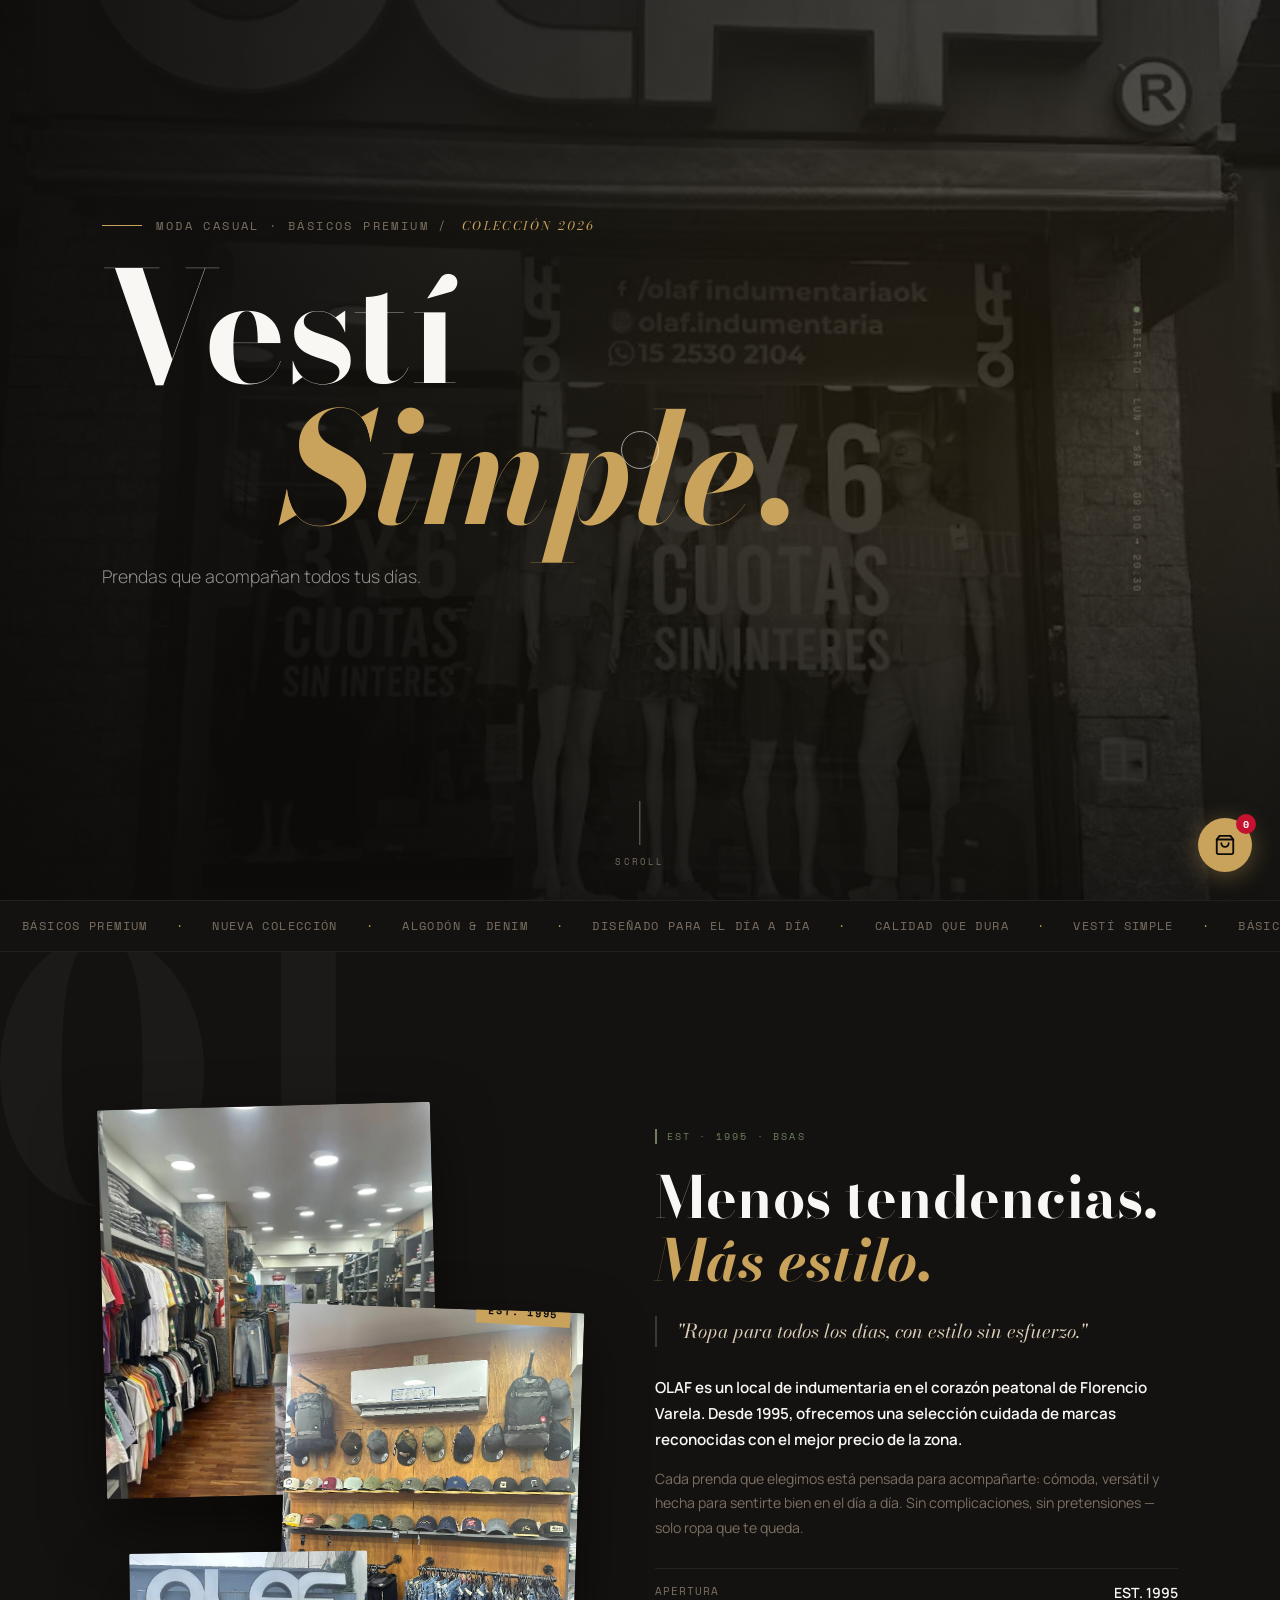
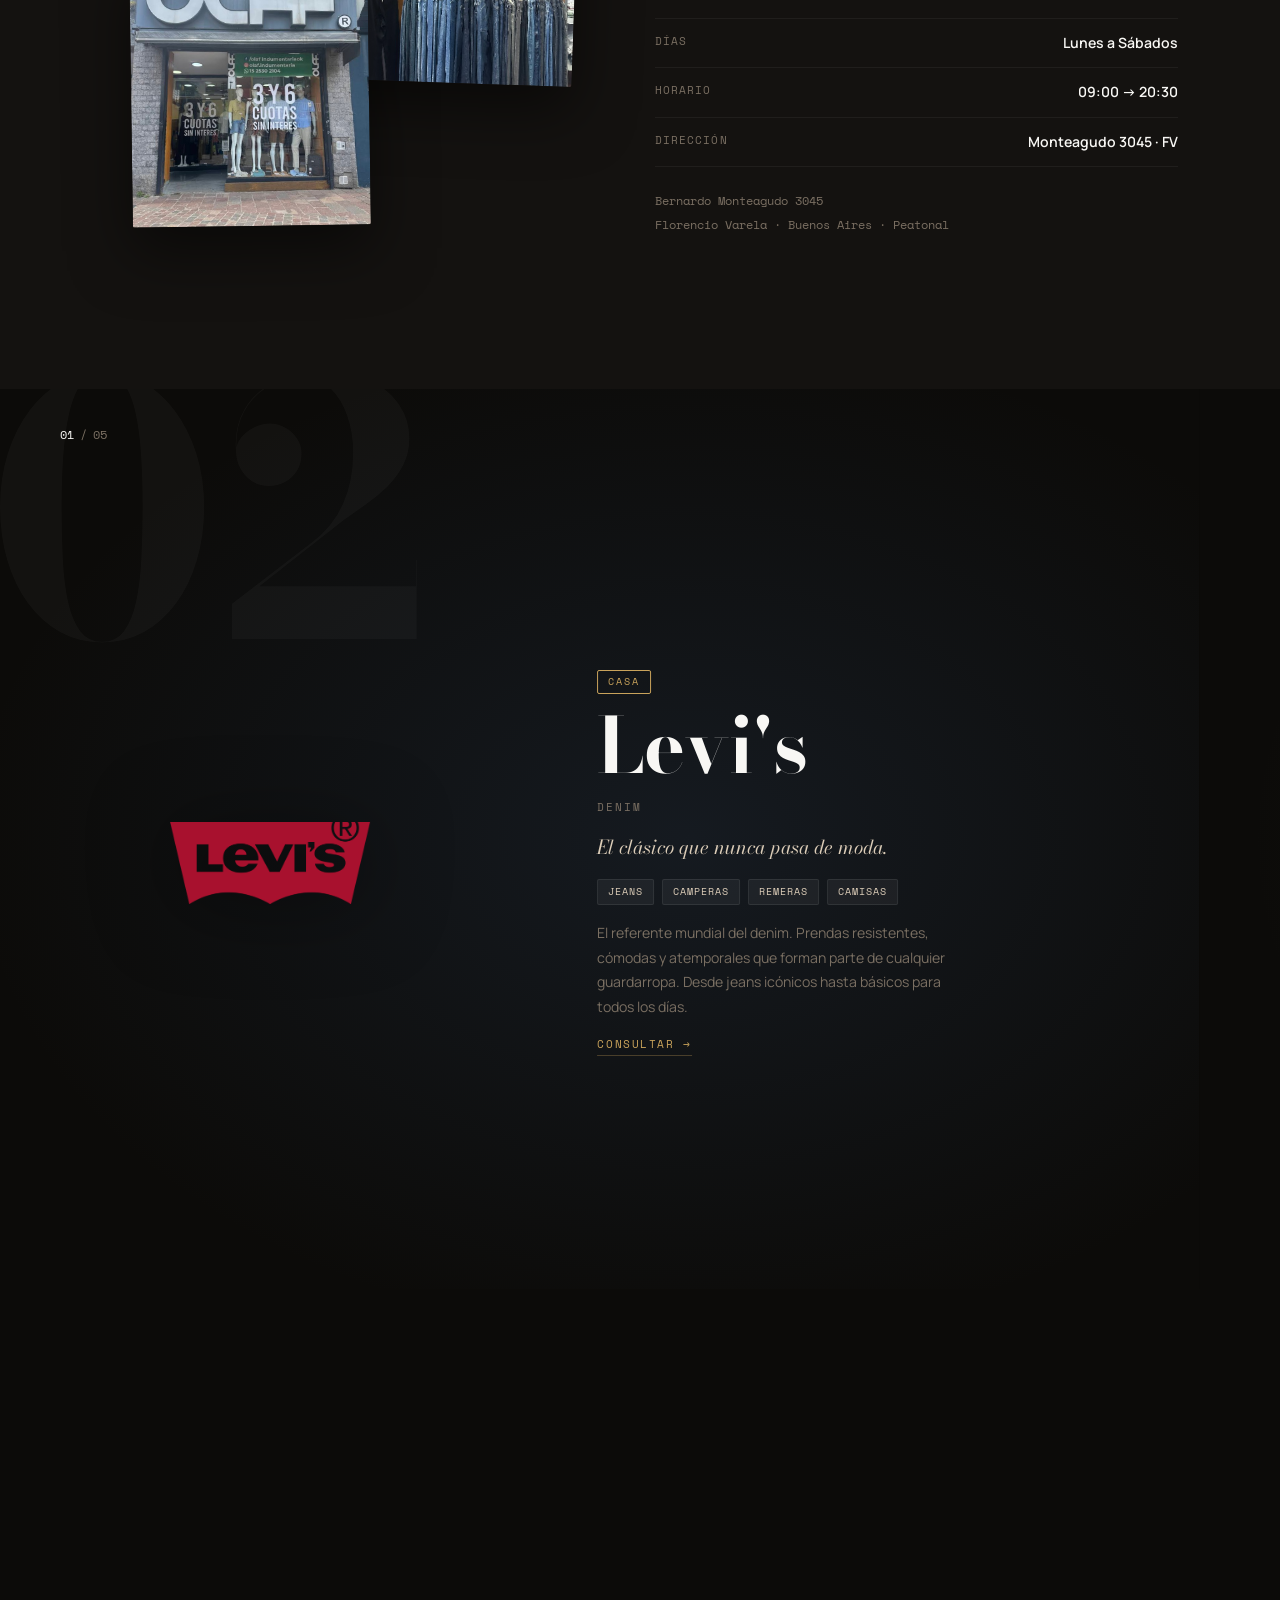
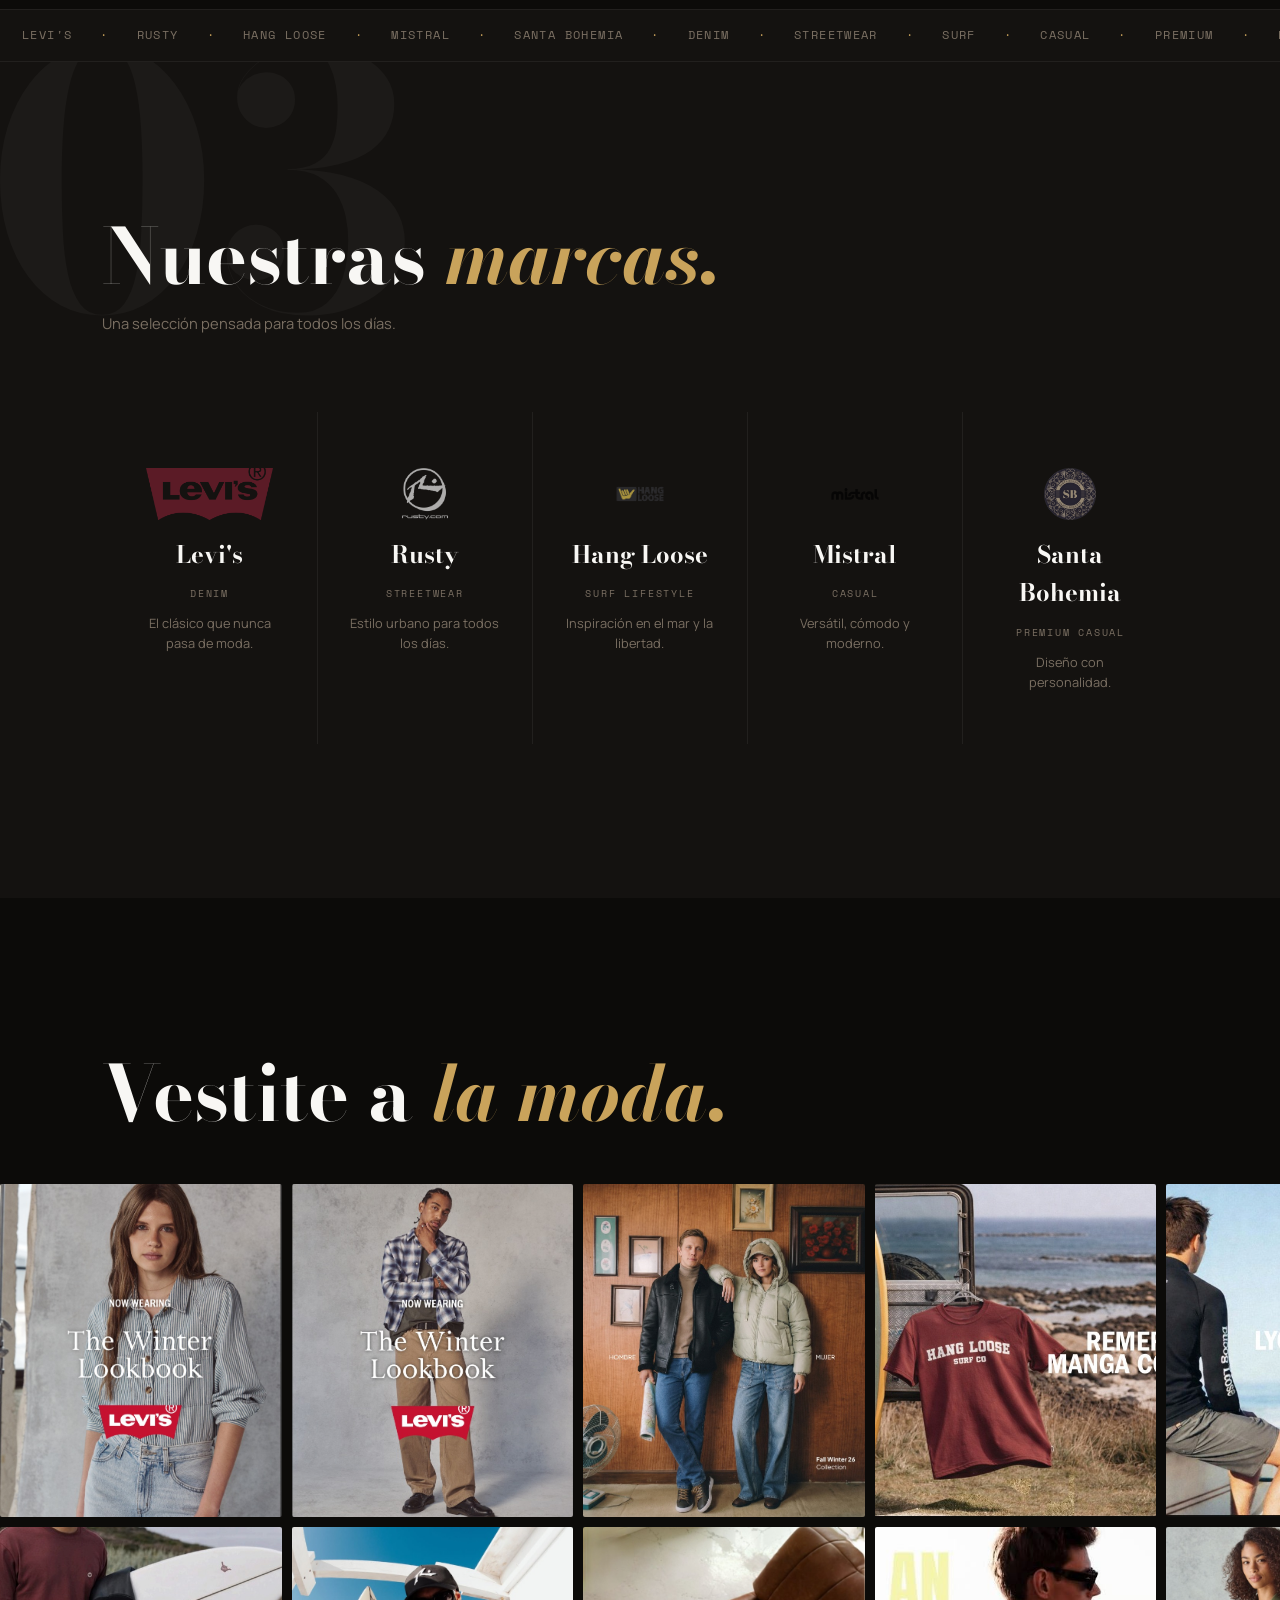
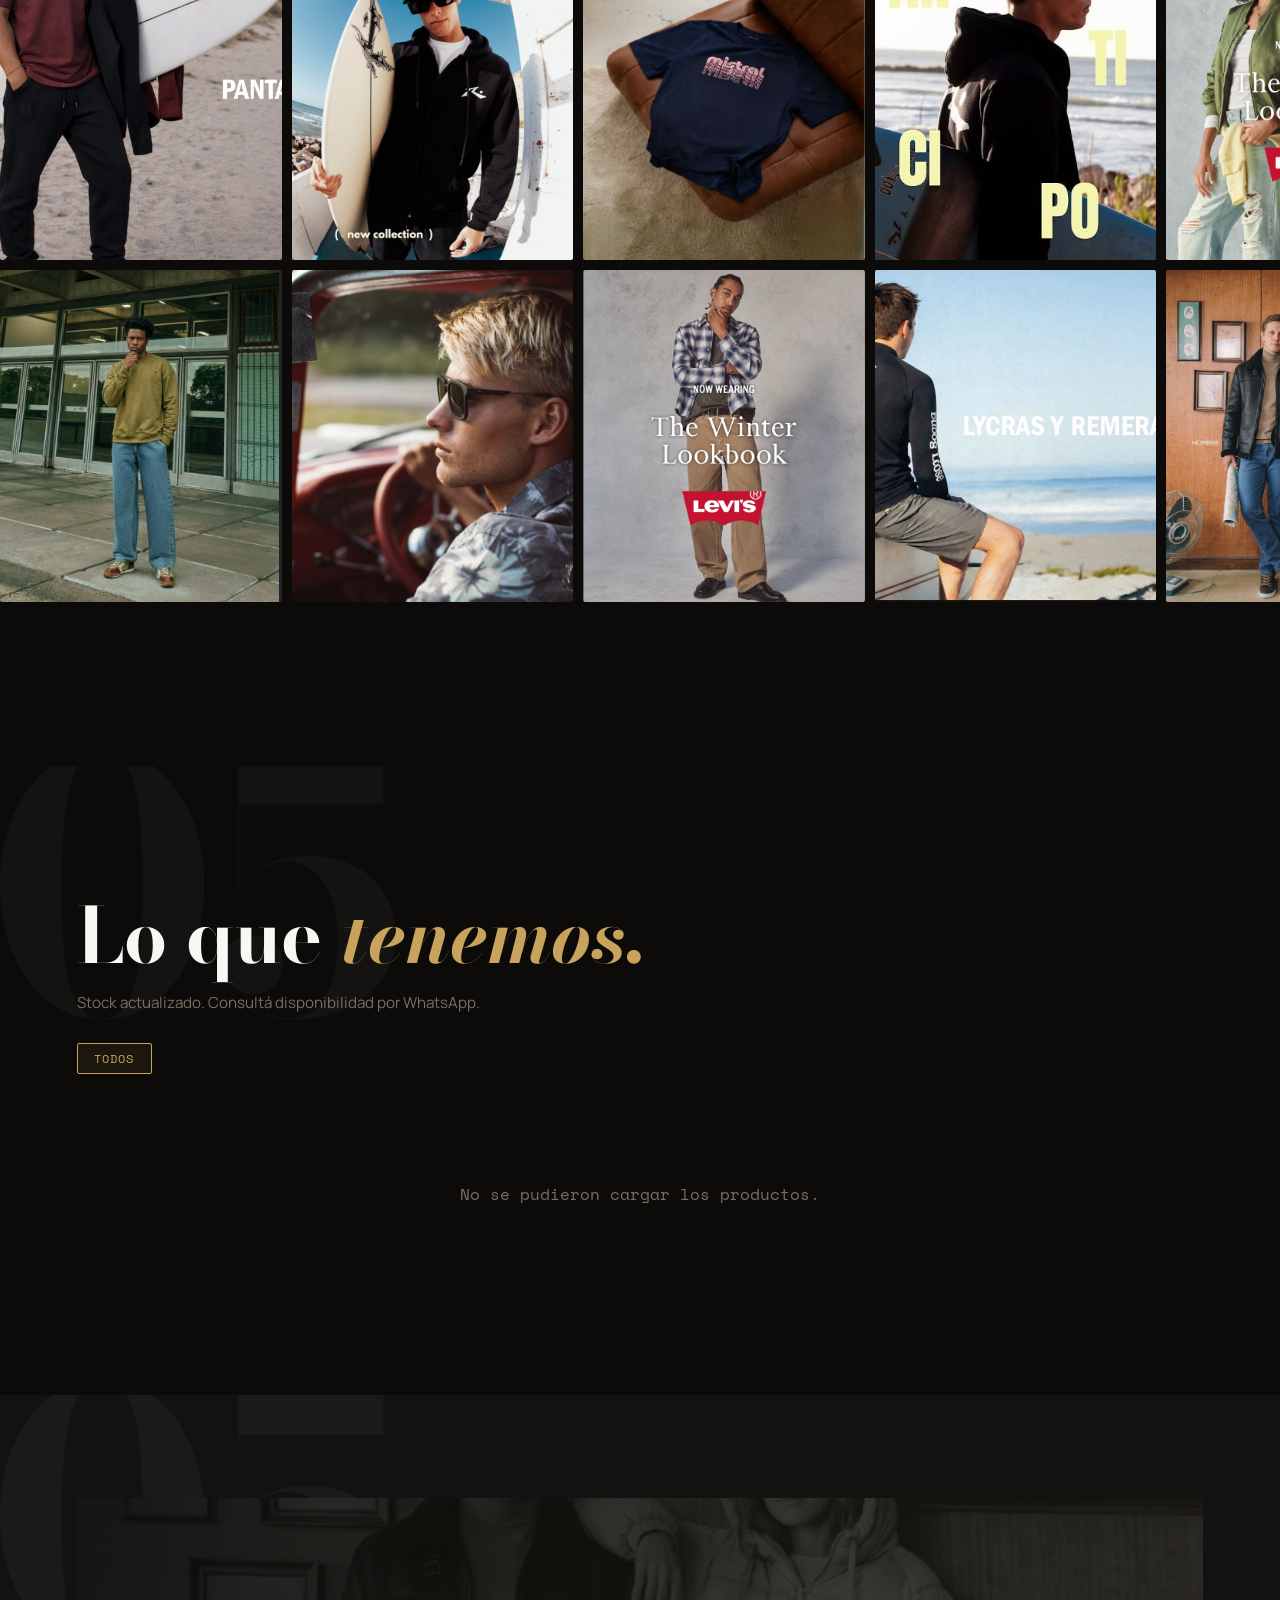
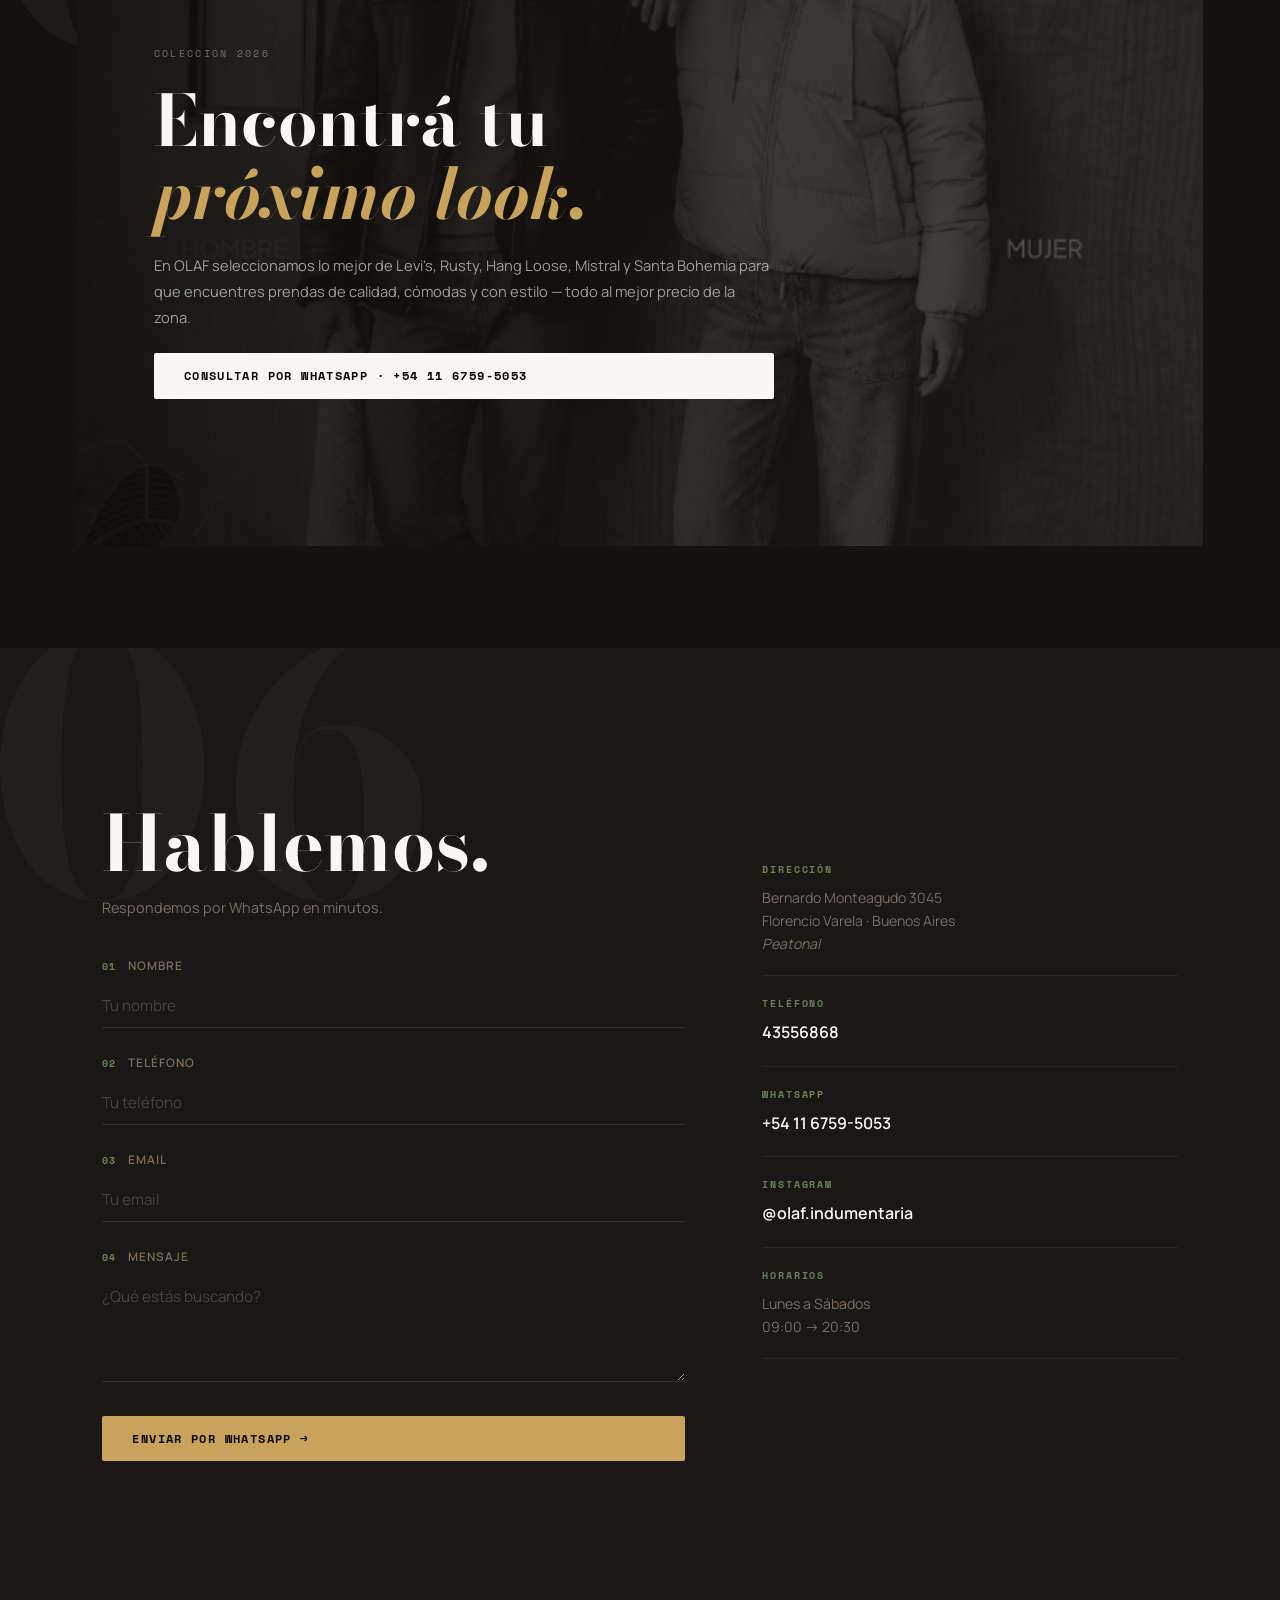
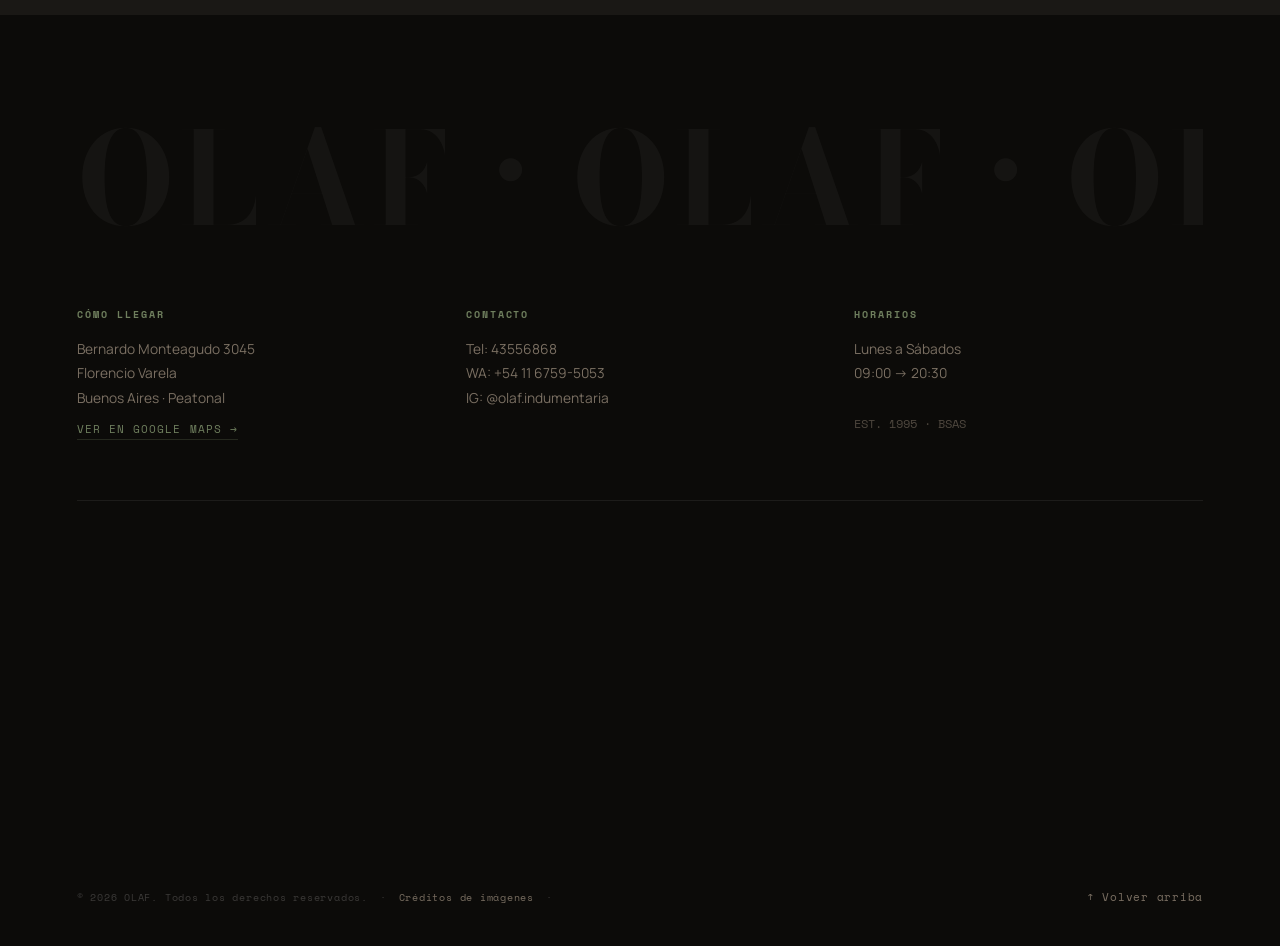
==== commit 4f33ab90: "Add files via upload" ====
--- a/index.html
+++ b/index.html
@@ -17,7 +17,7 @@
   <link rel="preconnect" href="https://fonts.gstatic.com" crossorigin>
   <link href="https://fonts.googleapis.com/css2?family=Bodoni+Moda:ital,opsz,wght@0,6..96,400;0,6..96,700;1,6..96,400;1,6..96,700&family=Manrope:wght@300;400;500;600;700&family=Space+Mono:ital,wght@0,400;0,700;1,400&display=swap" rel="stylesheet">
 
-  <link rel="stylesheet" href="styles.css?v=20260630">
+  <link rel="stylesheet" href="styles.css?v=20260703">
 </head>
 <body>
 
@@ -724,10 +724,10 @@
 <!-- ═══════════════════════════════════════════════════════════
      SCRIPTS
 ═══════════════════════════════════════════════════════════ -->
-<script src="gsap.min.js?v=20260630"></script>
-<script src="ScrollTrigger.min.js?v=20260630"></script>
-<script src="manifest.js?v=20260630"></script>
-<script src="main.js?v=20260630"></script>
+<script src="gsap.min.js?v=20260703"></script>
+<script src="ScrollTrigger.min.js?v=20260703"></script>
+<script src="manifest.js?v=20260703"></script>
+<script src="main.js?v=20260703"></script>
 
 </body>
 </html>
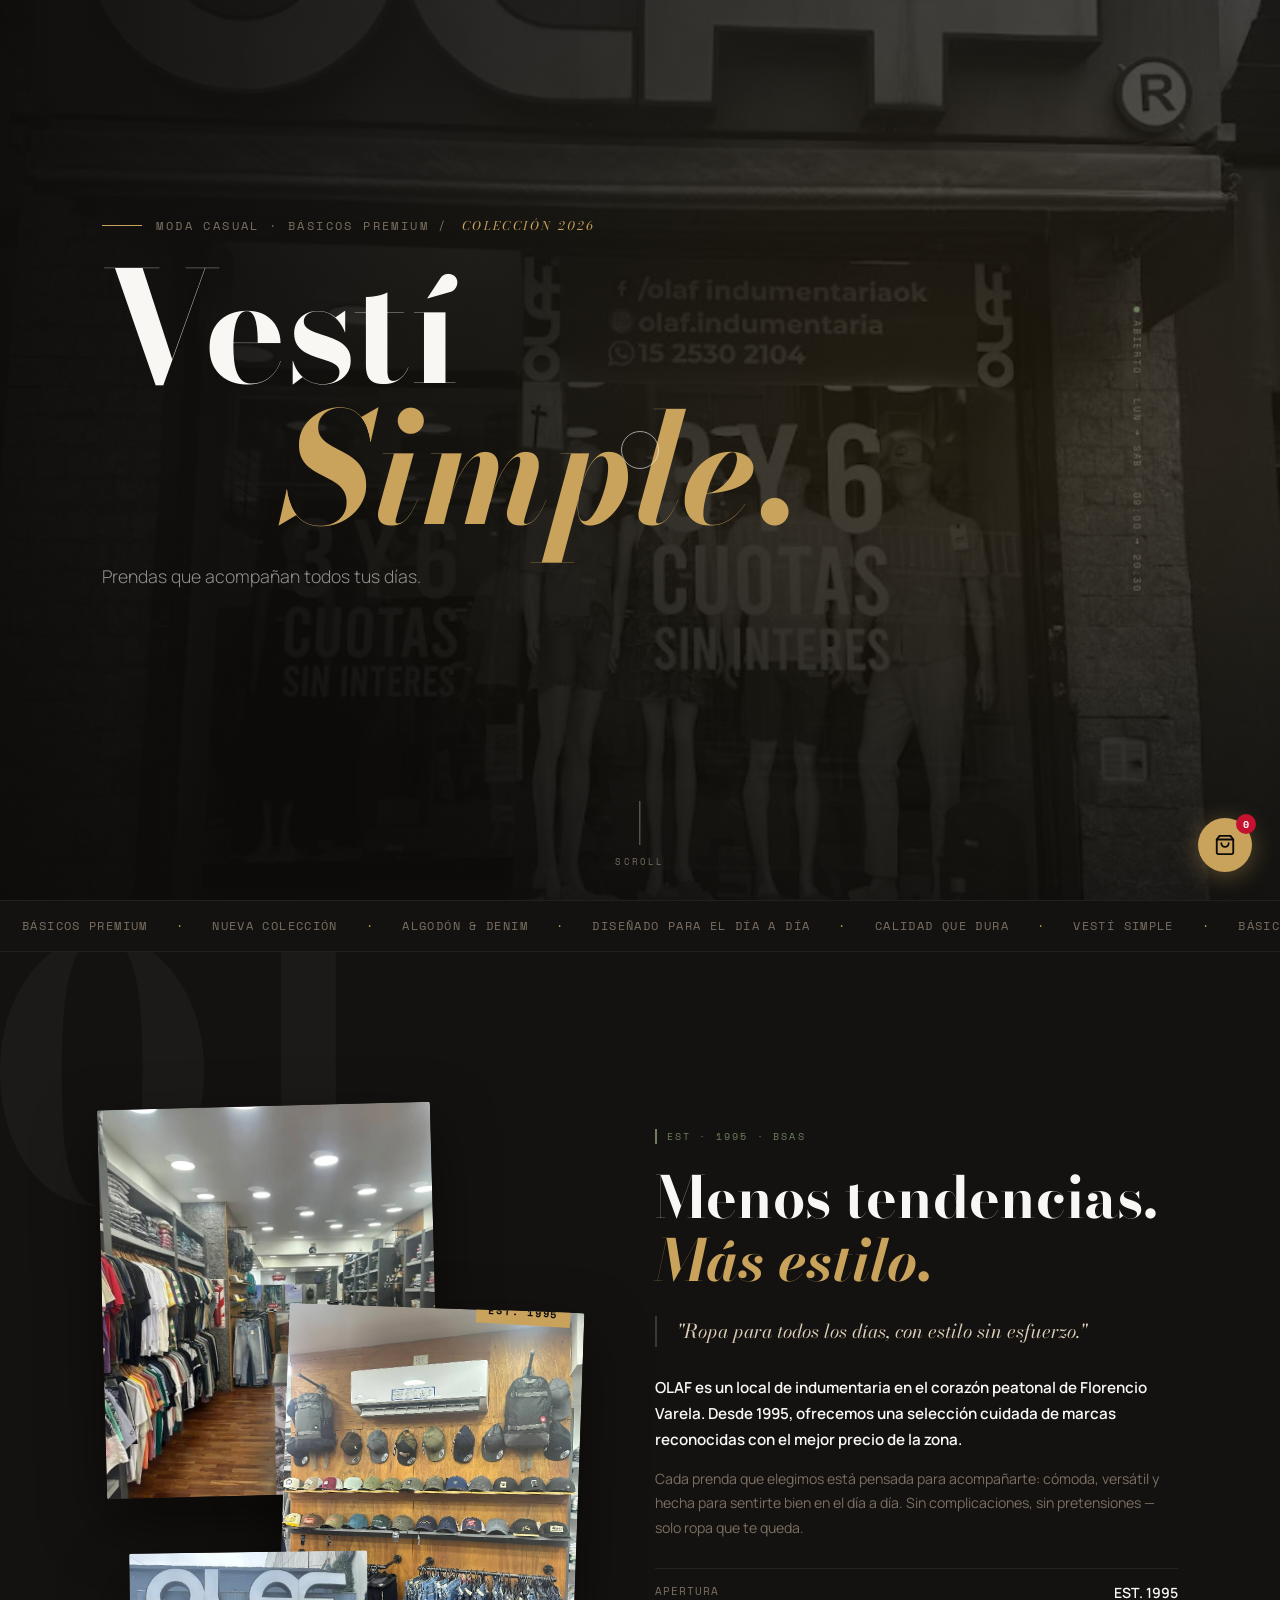
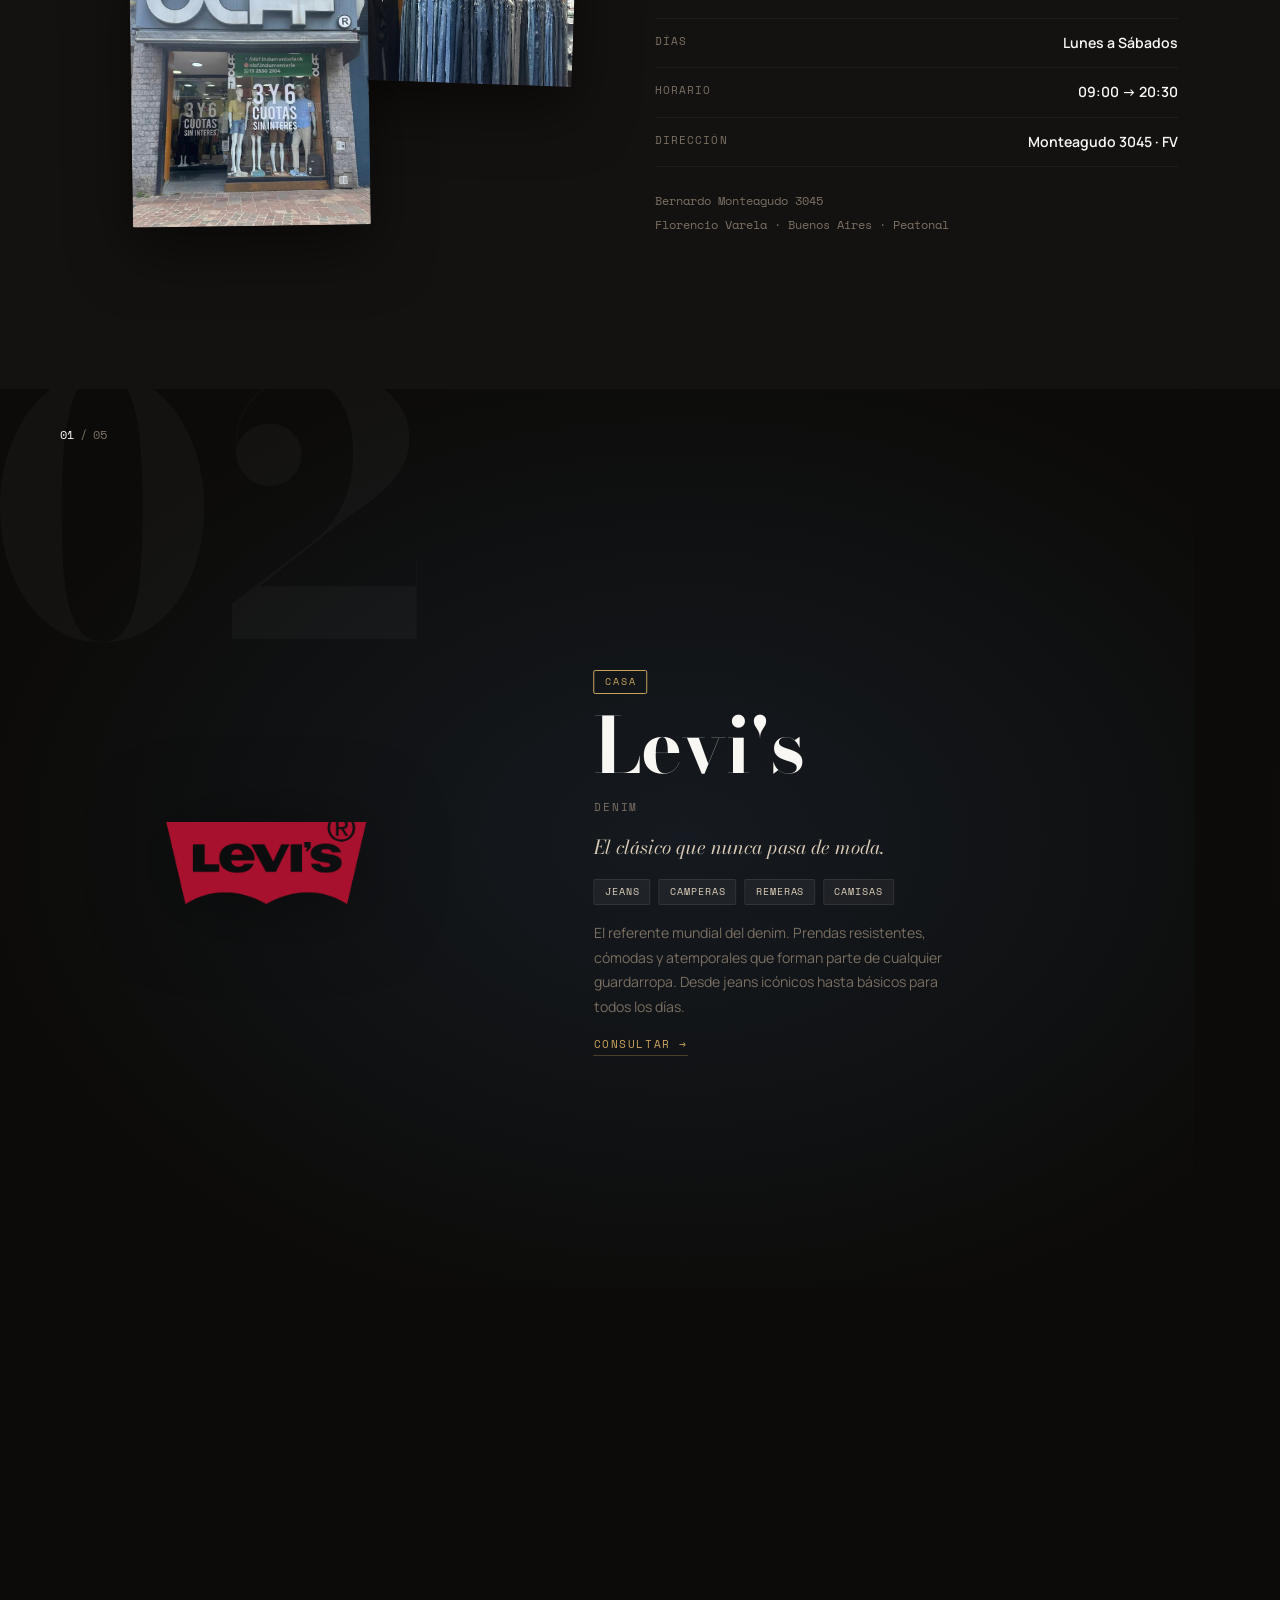
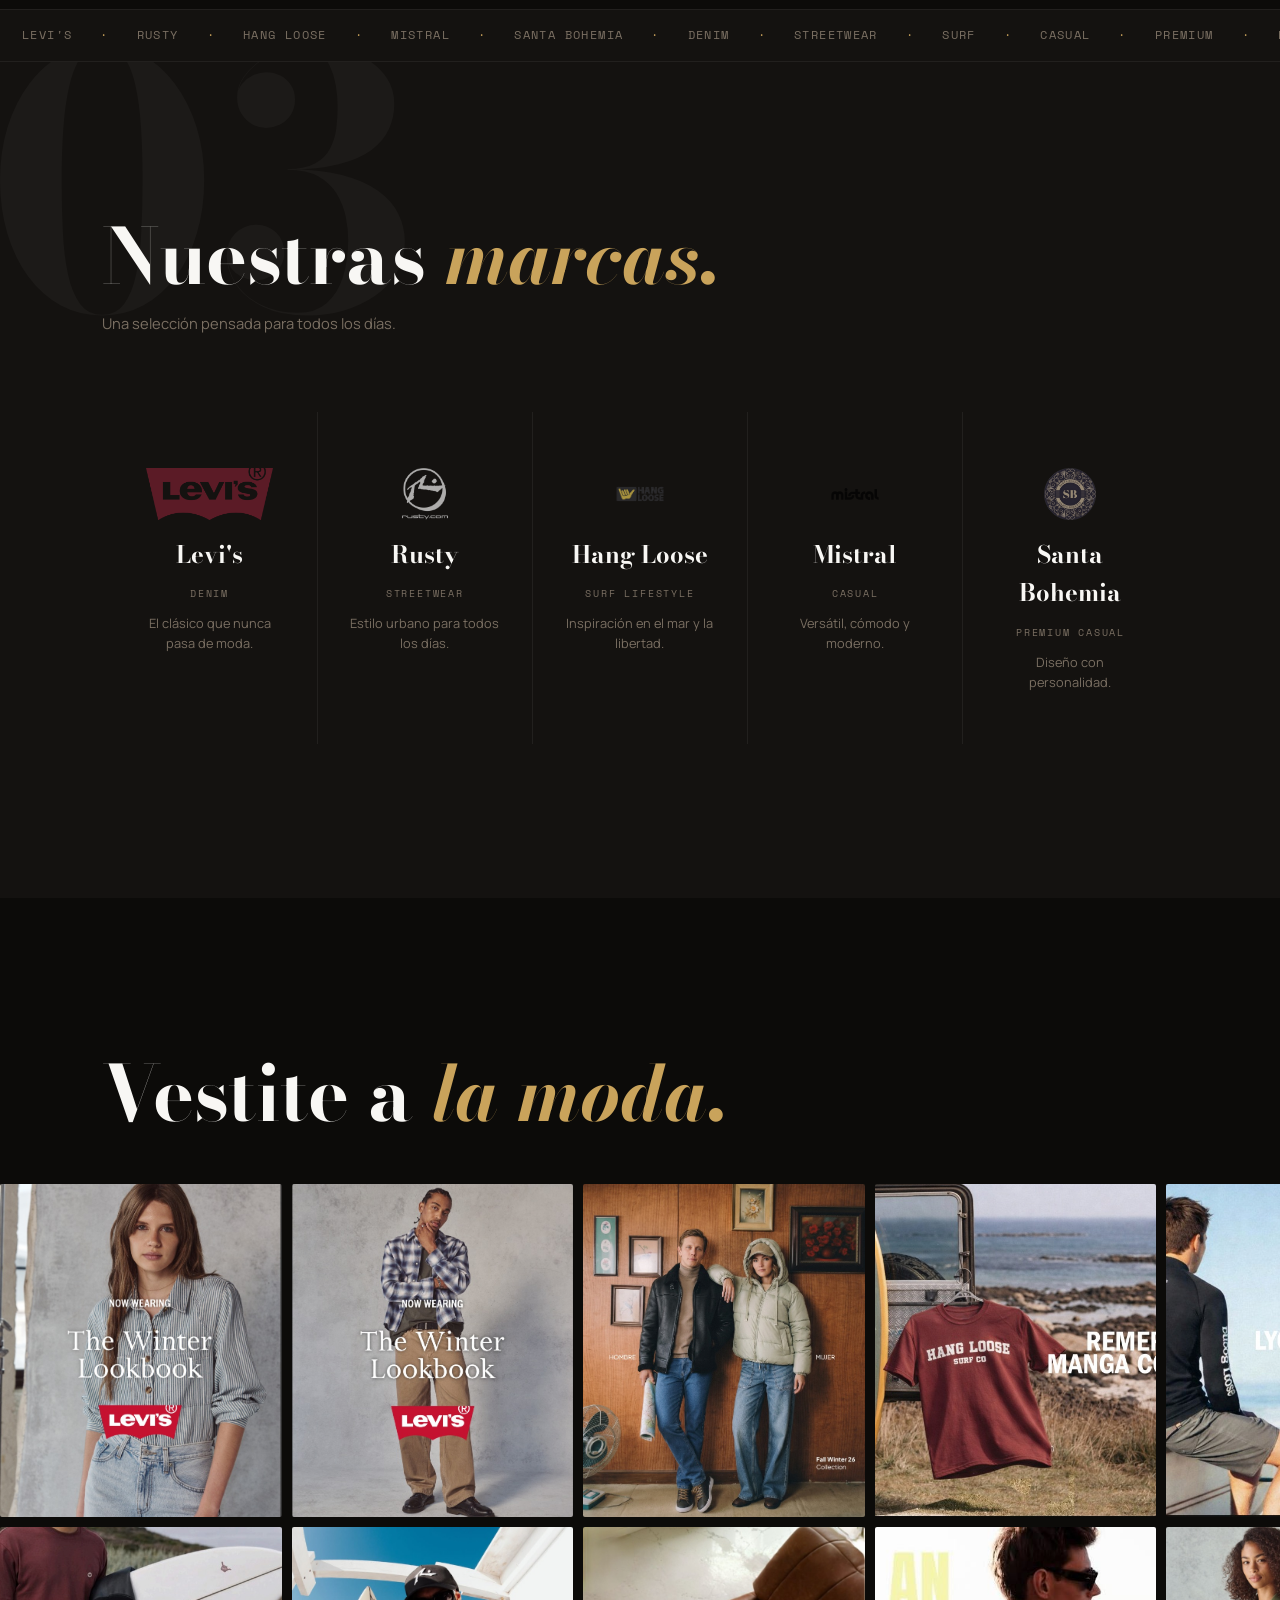
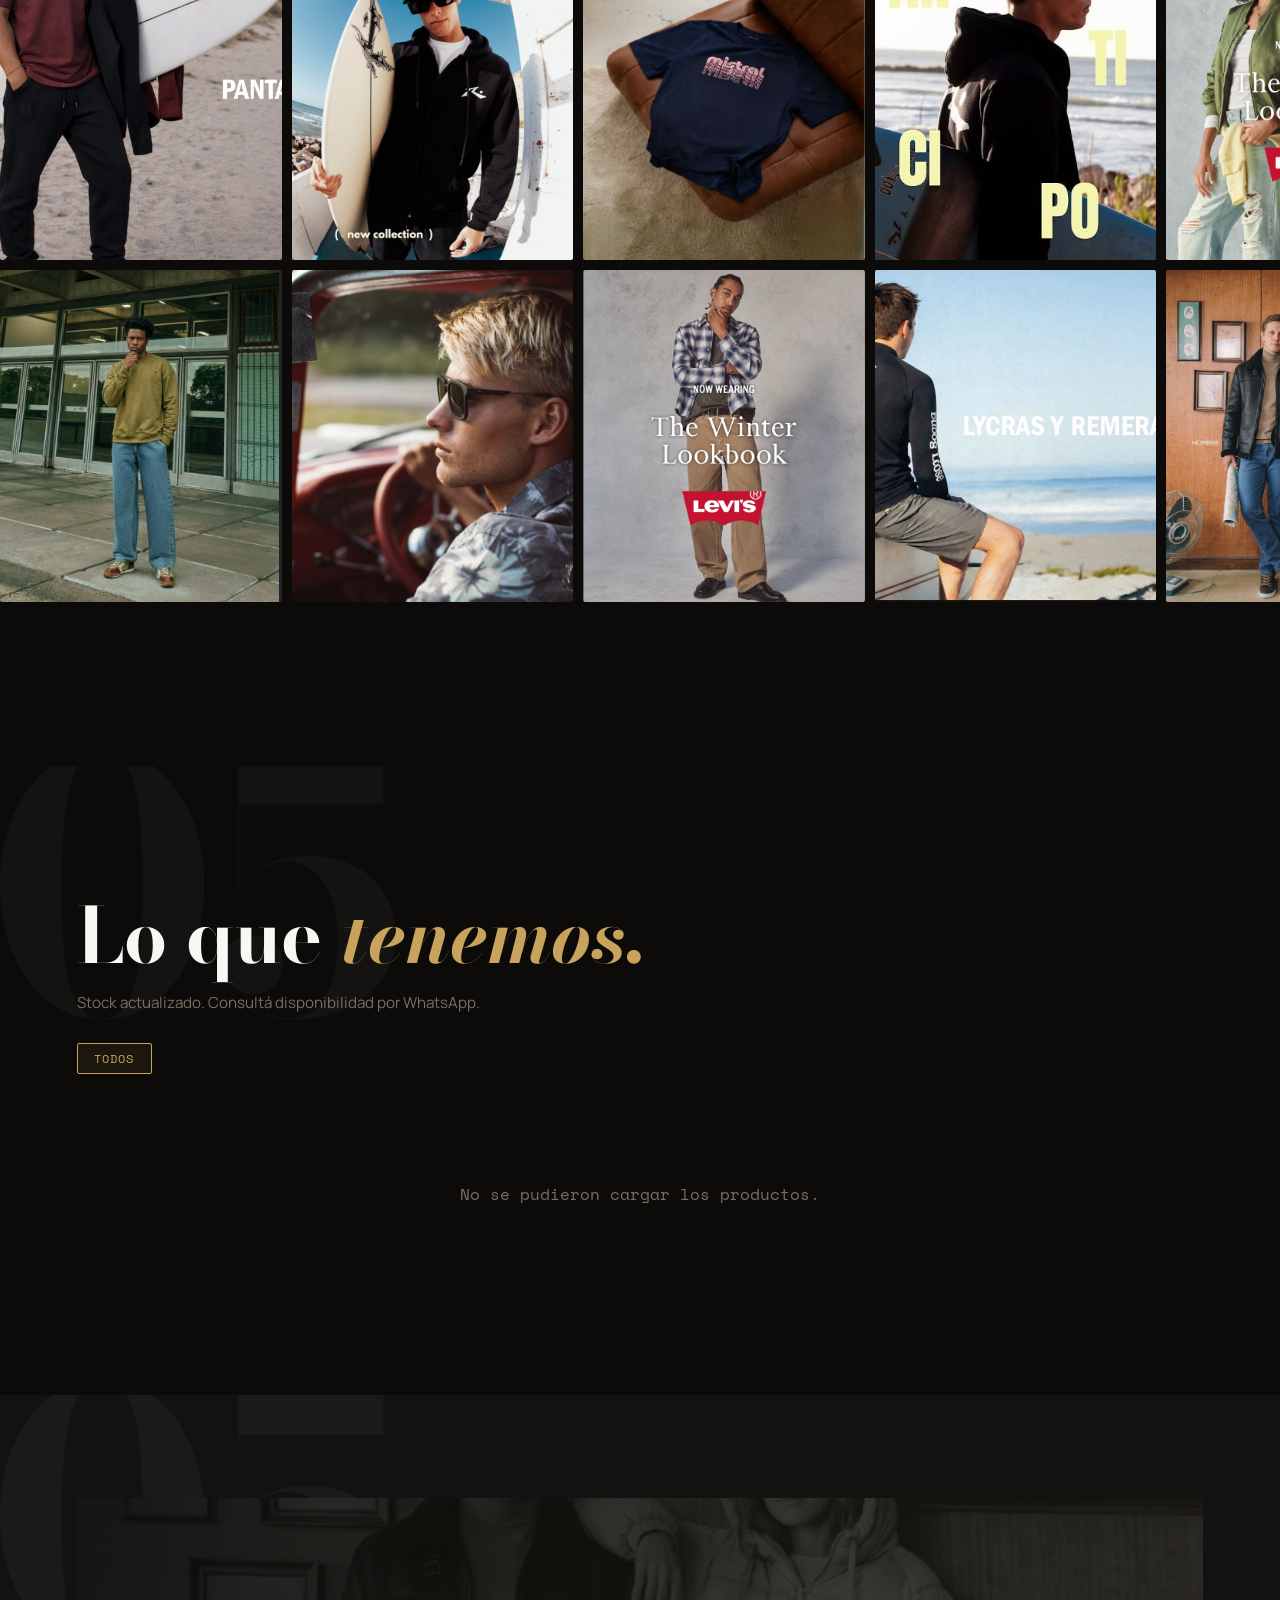
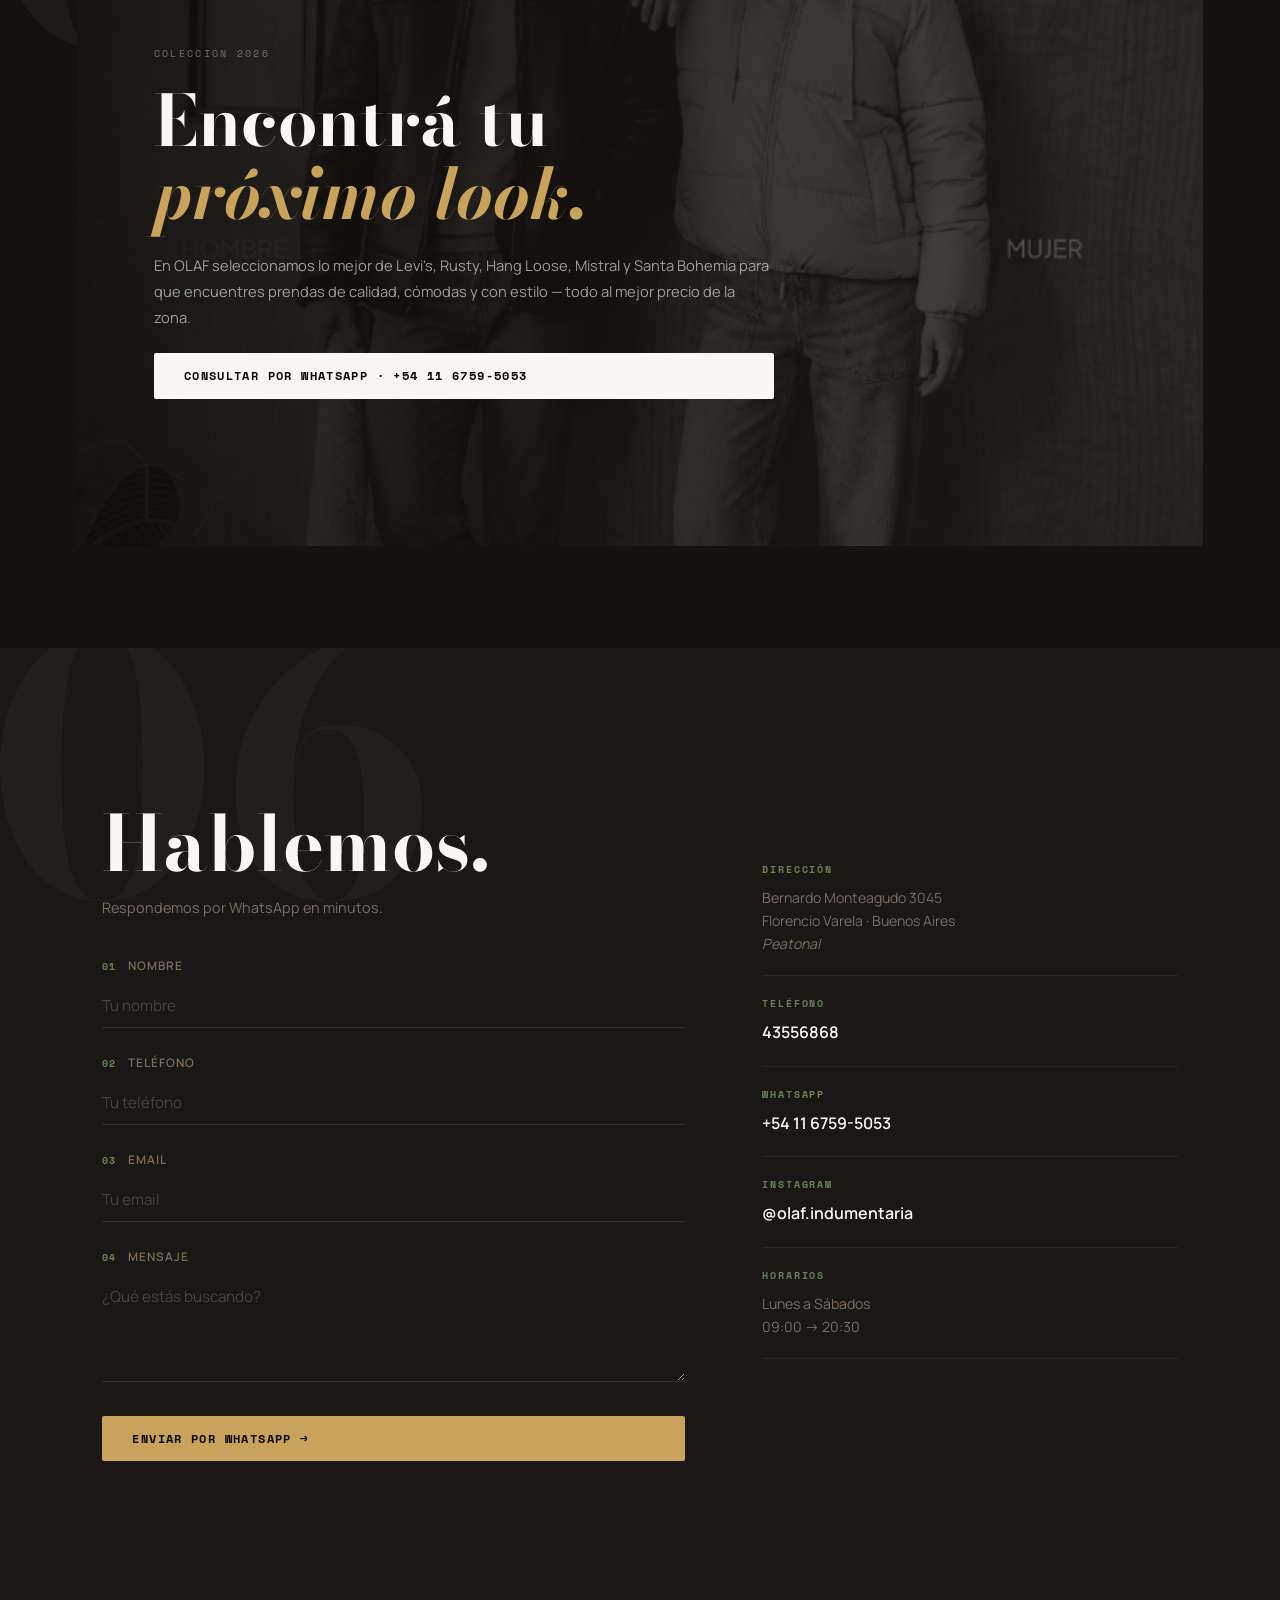
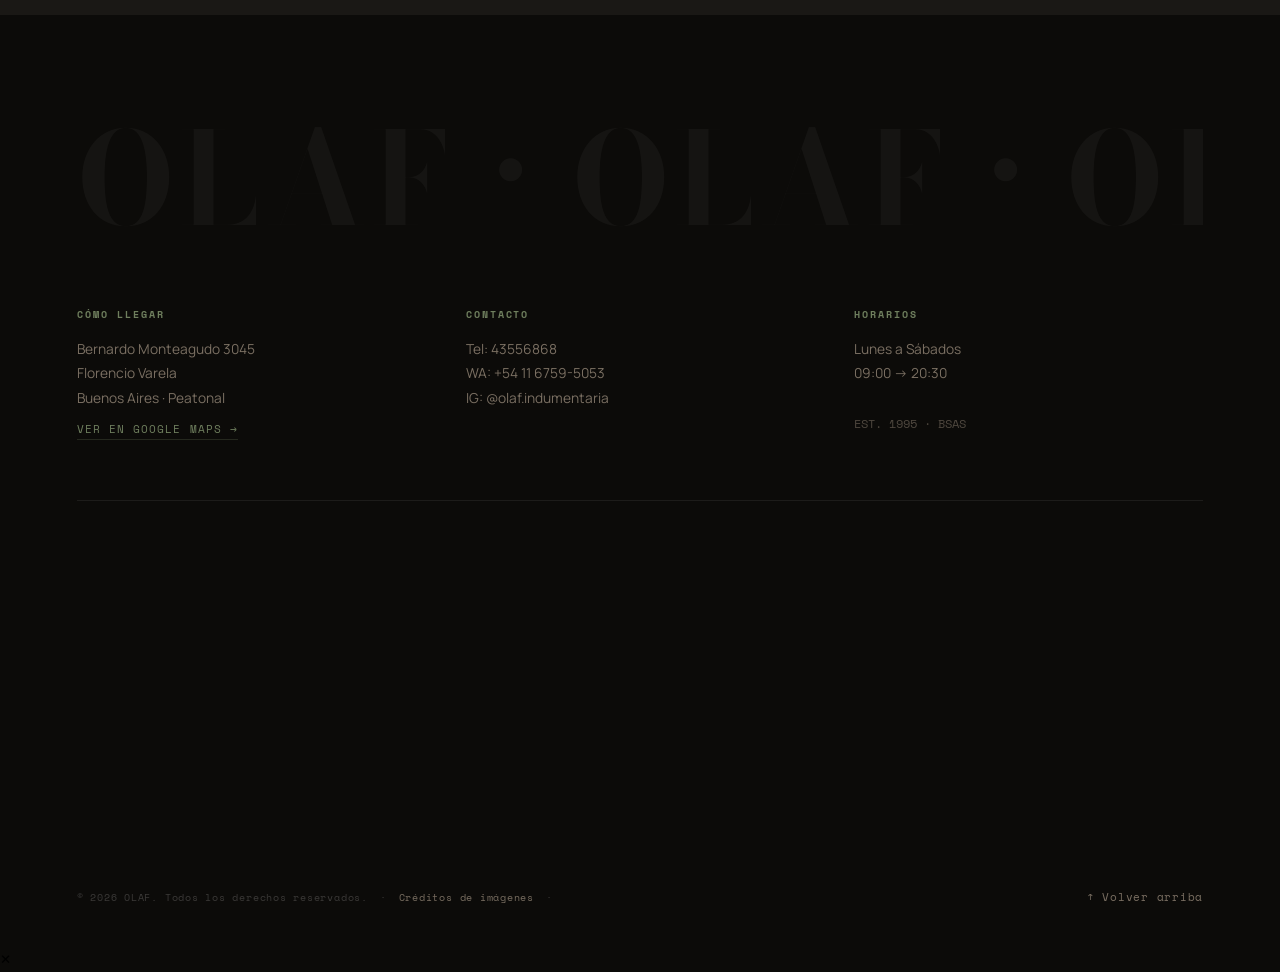
==== commit 01ba9b83: "Add files via upload" ====
--- a/index.html
+++ b/index.html
@@ -68,11 +68,10 @@
   </a>
 
   <ul class="nav__links" role="list">
-    <li><a href="#local" class="nav__link" data-cursor="leer"><span class="nav__num">01</span>El Local</a></li>
-    <li><a href="#marcas" class="nav__link" data-cursor="ver"><span class="nav__num">02</span>Marcas</a></li>
-    <li><a href="#colecciones" class="nav__link" data-cursor="ver"><span class="nav__num">03</span>Colecciones</a></li>
-    <li><a href="#galeria" class="nav__link" data-cursor="mirar"><span class="nav__num">04</span>Galería</a></li>
-    <li><a href="#contacto" class="nav__link" data-cursor="enviar"><span class="nav__num">06</span>Contacto</a></li>
+    <li><a href="index.html" class="nav__link" data-cursor="ver" aria-current="page"><span class="nav__num">01</span>Inicio</a></li>
+    <li><a href="tienda.html" class="nav__link" data-cursor="ver"><span class="nav__num">02</span>Tienda</a></li>
+    <li><a href="nosotros.html" class="nav__link" data-cursor="leer"><span class="nav__num">03</span>Nosotros</a></li>
+    <li><a href="contacto.html" class="nav__link" data-cursor="enviar"><span class="nav__num">04</span>Contacto</a></li>
   </ul>
 
   <a href="https://wa.me/5491167595053?text=Hola%2C%20vi%20la%20web%20de%20OLAF%20y%20quiero%20consultar%20sobre%20ropa." class="nav__cta" target="_blank" rel="noopener" data-cursor="WhatsApp" aria-label="Contactar por WhatsApp">
@@ -88,13 +87,10 @@
 <div class="nav__overlay" id="navMenu" role="dialog" aria-modal="true" aria-label="Menú de navegación" hidden>
   <button class="nav__overlay-close" id="navClose" aria-label="Cerrar menú">✕</button>
   <ul role="list">
-    <li><a href="#local"       class="nav__overlay-link" data-num="01">El Local</a></li>
-    <li><a href="#marcas"      class="nav__overlay-link" data-num="02">Marcas</a></li>
-    <li><a href="#colecciones" class="nav__overlay-link" data-num="03">Colecciones</a></li>
-    <li><a href="#galeria"     class="nav__overlay-link" data-num="04">Galería</a></li>
-    <li><a href="#productos"   class="nav__overlay-link" data-num="05">Productos</a></li>
-    <li><a href="#nueva"       class="nav__overlay-link" data-num="06">Nueva Col.</a></li>
-    <li><a href="#contacto"    class="nav__overlay-link" data-num="07">Contacto</a></li>
+    <li><a href="index.html"    class="nav__overlay-link" data-num="01">Inicio</a></li>
+    <li><a href="tienda.html"   class="nav__overlay-link" data-num="02">Tienda</a></li>
+    <li><a href="nosotros.html" class="nav__overlay-link" data-num="03">Nosotros</a></li>
+    <li><a href="contacto.html" class="nav__overlay-link" data-num="04">Contacto</a></li>
   </ul>
   <a href="https://wa.me/5491167595053" class="nav__overlay-wa" target="_blank" rel="noopener">WhatsApp ↗</a>
 </div>
--- a/styles.css
+++ b/styles.css
@@ -827,6 +827,80 @@
 .footer__top { margin-left: auto; font-size: .66rem; transition: color .2s; }
 .footer__top:hover { color: var(--white); }
 
+/* ── PAGE HEADER (subpáginas) ─────────────────────────────── */
+.page-header {
+  position: relative;
+  padding-top: calc(64px + clamp(60px, 8vw, 100px));
+  padding-bottom: clamp(40px, 6vw, 80px);
+  padding-inline: clamp(24px, 6vw, 80px);
+  overflow: hidden;
+}
+.page-header__bg { position: absolute; inset: 0; z-index: -1; }
+.page-header__bg img {
+  width: 100%; height: 100%; object-fit: cover;
+  filter: brightness(.3) saturate(1.1);
+}
+.page-header__bg::after {
+  content: ''; position: absolute; inset: 0;
+  background: linear-gradient(180deg, rgba(12,11,9,.4) 0%, #0C0B09 92%);
+}
+.page-eyebrow {
+  font-family: 'Space Mono', monospace;
+  font-size: .7rem; letter-spacing: .2em; text-transform: uppercase;
+  color: var(--gold); display: inline-flex; align-items: center; gap: .6em;
+}
+.page-eyebrow::before { content: ''; width: 18px; height: 1px; background: var(--gold); }
+.page-title {
+  font-family: 'Bodoni Moda', serif;
+  font-size: clamp(2.4rem, 6vw, 5rem); font-style: italic;
+  color: var(--white); margin-top: .8rem; line-height: 1.1;
+}
+.page-sub { color: var(--muted); margin-top: 1rem; font-size: 1rem; max-width: 50ch; }
+
+/* Nav multipágina */
+.nav__link--page {
+  font-size: .82rem; color: var(--muted);
+  transition: color .2s; padding: .25rem 0; position: relative;
+}
+.nav__link--page::after {
+  content: ''; position: absolute; left: 0; right: 0; bottom: -3px;
+  height: 1px; background: var(--gold);
+  transform: scaleX(0); transform-origin: right; transition: transform .35s var(--ease);
+}
+.nav__link--page:hover, .nav__link--page.is-active { color: var(--white); }
+.nav__link--page:hover::after, .nav__link--page.is-active::after { transform: scaleX(1); transform-origin: left; }
+
+/* Story block (Nosotros) */
+.story { display: grid; grid-template-columns: 1fr; gap: 3rem; align-items: center; }
+@media (min-width: 960px) { .story { grid-template-columns: 1fr 1fr; gap: 5rem; } }
+.story__figure { border-radius: 4px; overflow: hidden; aspect-ratio: 4/5; }
+.story__figure img { width: 100%; height: 100%; object-fit: cover; }
+.story__figure-stack { display: flex; flex-direction: column; gap: 1rem; aspect-ratio: auto; overflow: visible; }
+.story__figure-stack img { border-radius: 4px; aspect-ratio: 4/5; height: auto; }
+.story__text p + p { margin-top: 1.1rem; }
+.story__list { margin-top: 2rem; display: flex; flex-direction: column; gap: 1rem; list-style: none; padding: 0; }
+.story__list li { display: flex; gap: .9rem; align-items: baseline; font-size: .92rem; color: var(--muted); }
+.story__list .num { font-family: 'Space Mono', monospace; color: var(--gold); font-size: .8rem; }
+
+/* Info grid (Nosotros / Contacto) */
+.info-grid { display: grid; grid-template-columns: 1fr; gap: 1.2rem; }
+@media (min-width: 720px) { .info-grid { grid-template-columns: repeat(3, 1fr); } }
+.info-card {
+  background: rgba(255,255,255,.03); border: 1px solid rgba(255,255,255,.07);
+  border-radius: 4px; padding: 1.8rem;
+}
+.info-card h3 {
+  font-family: 'Bodoni Moda', serif; font-size: 1.1rem; font-style: italic;
+  color: var(--white); margin-bottom: .6rem;
+}
+.info-card p { color: var(--muted); font-size: .9rem; line-height: 1.65; }
+.info-card a { color: var(--gold); transition: opacity .2s; }
+.info-card a:hover { opacity: .7; }
+
+/* Map */
+.map-wrap { border-radius: 4px; overflow: hidden; border: 1px solid rgba(255,255,255,.07); aspect-ratio: 16/7; }
+.map-wrap iframe { width: 100%; height: 100%; border: 0; filter: grayscale(.4) invert(.92) contrast(.9); }
+
 /* ── MISC ─────────────────────────────────────────────────── */
 @media (max-width: 480px) {
   .hero__title { font-size: clamp(3.2rem, 16vw, 5rem); }
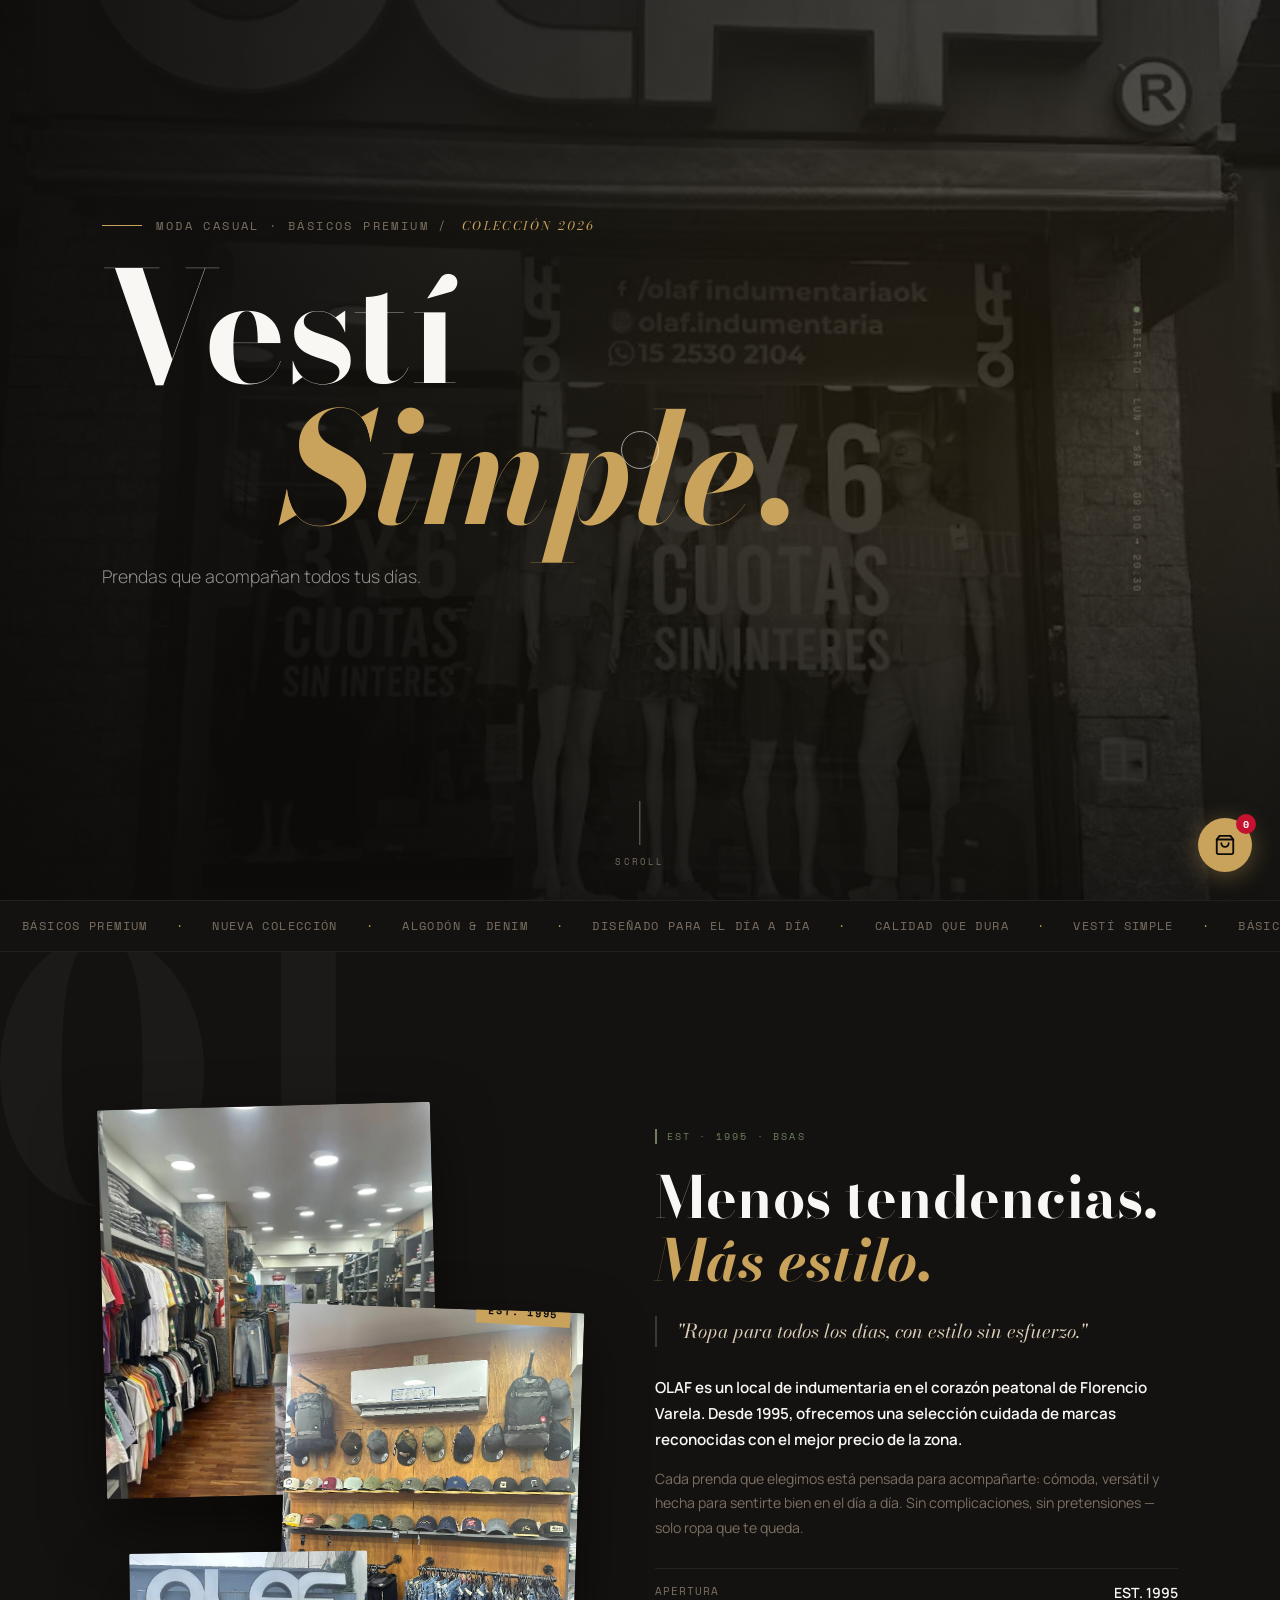
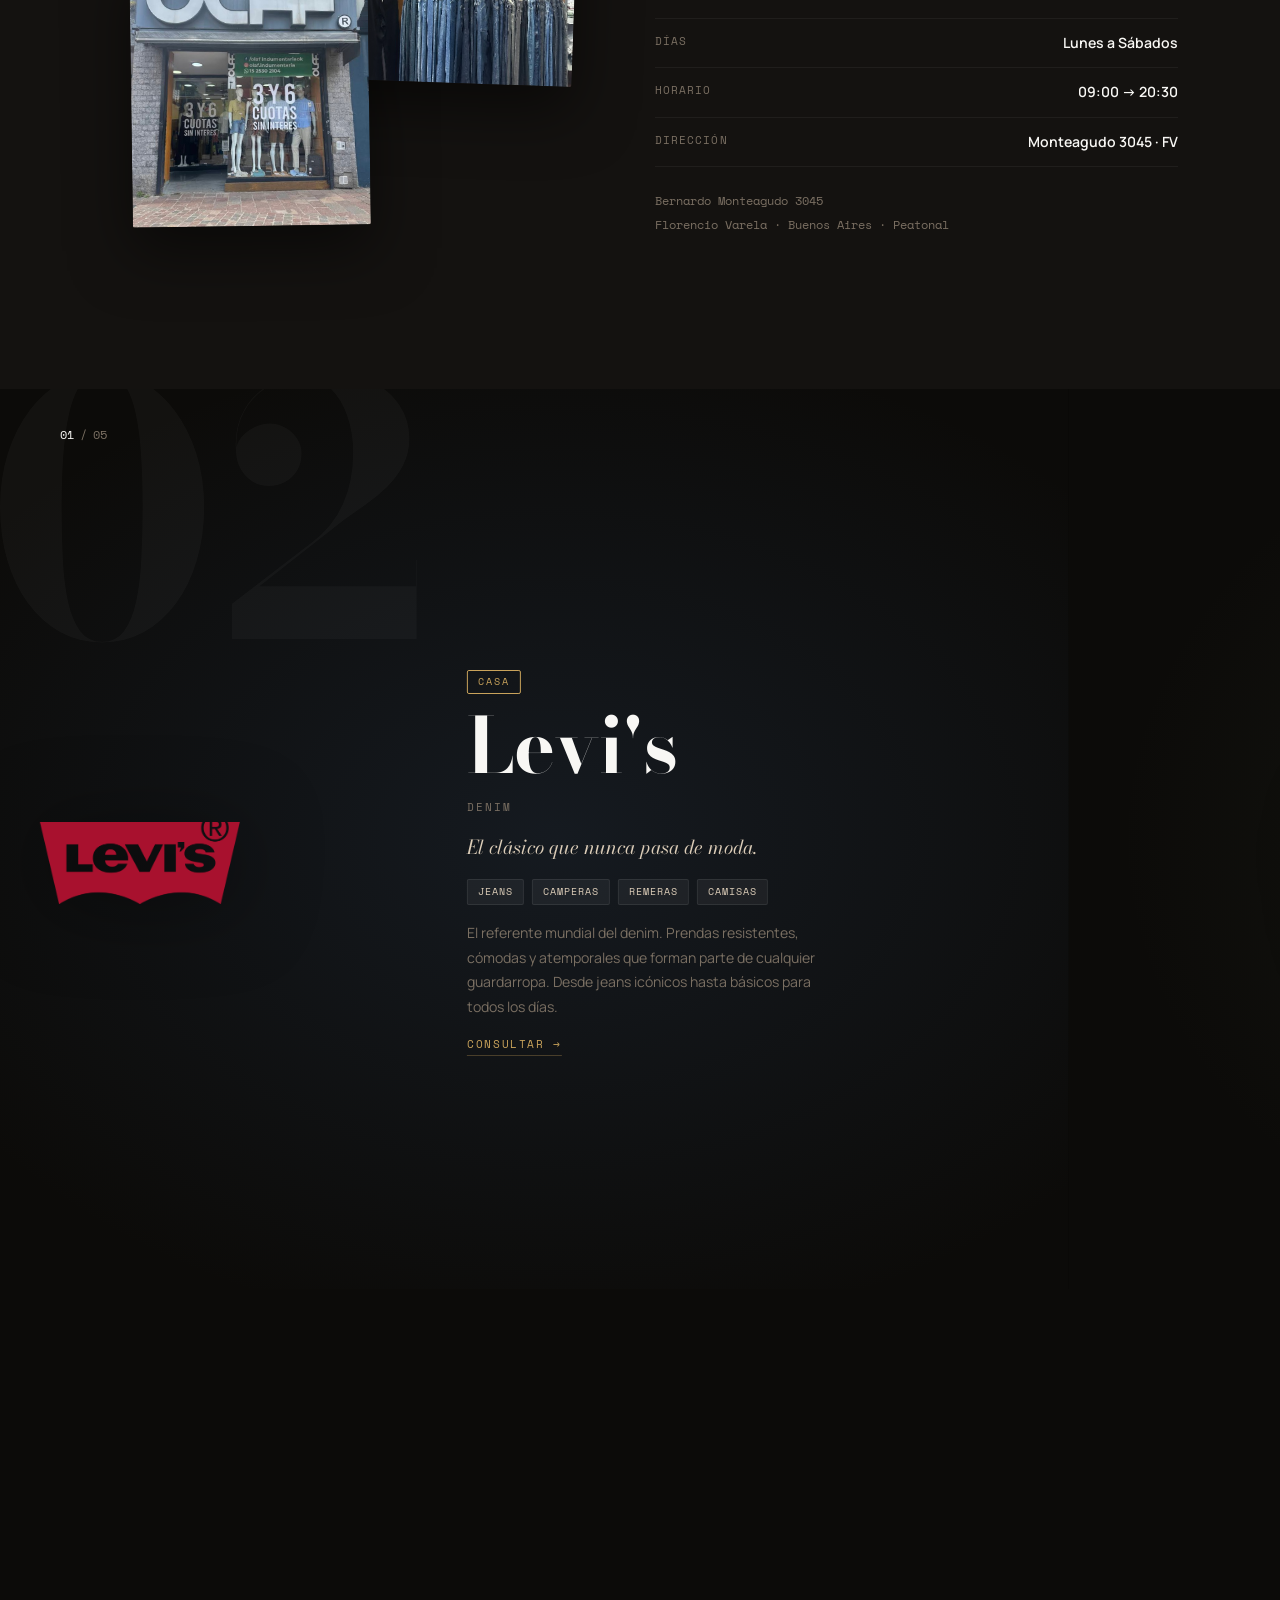
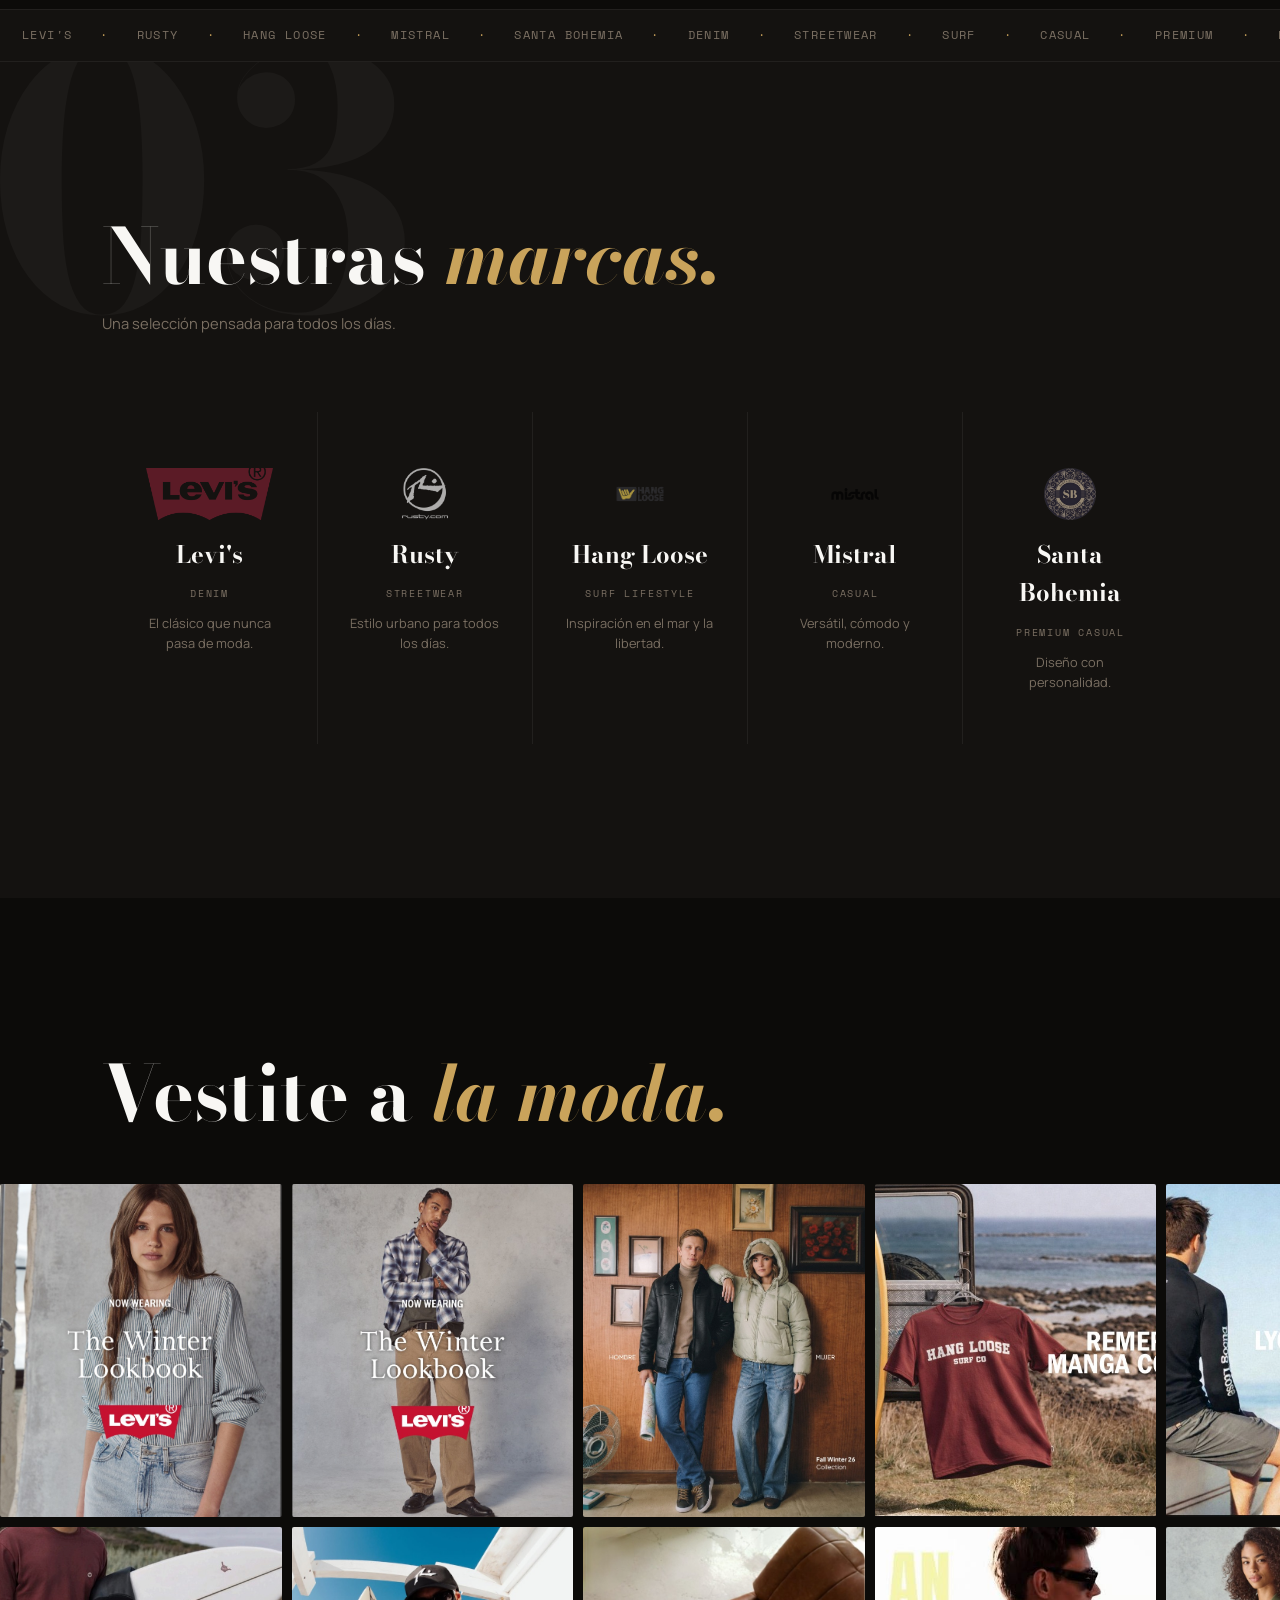
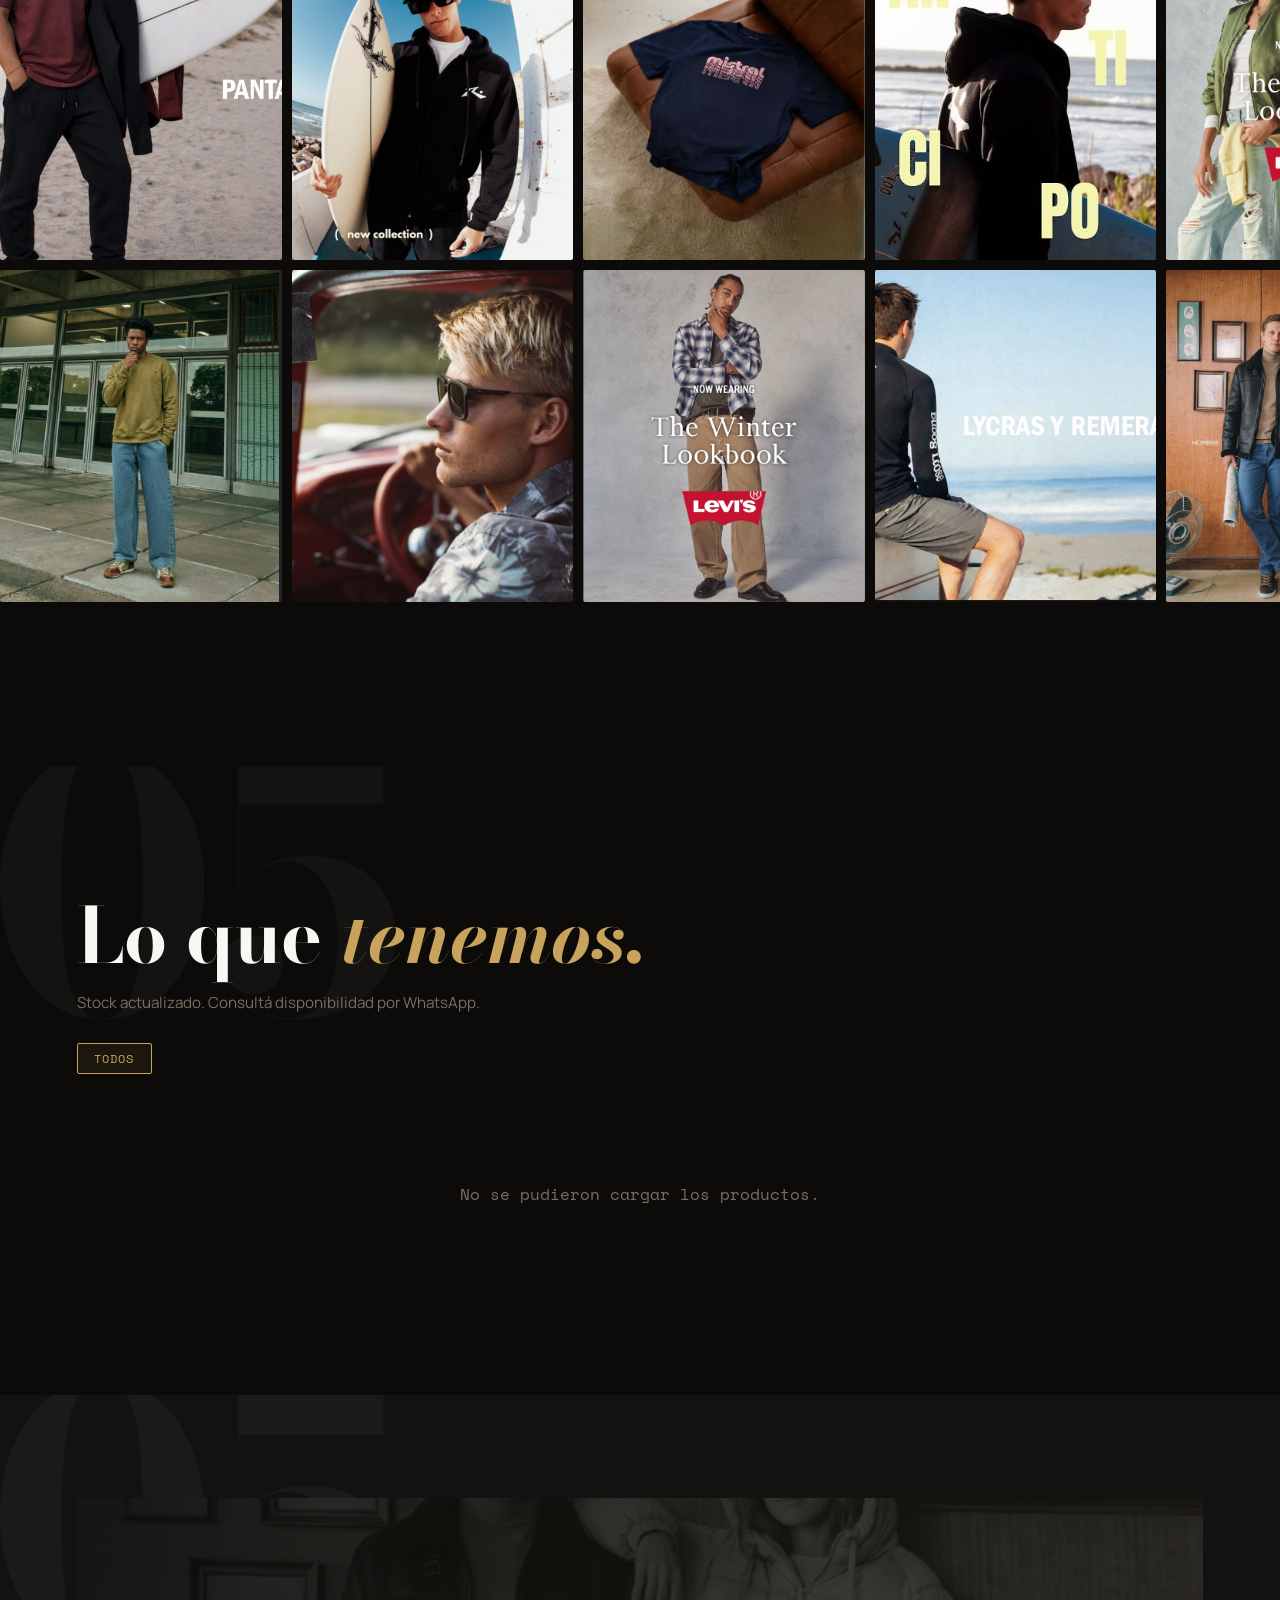
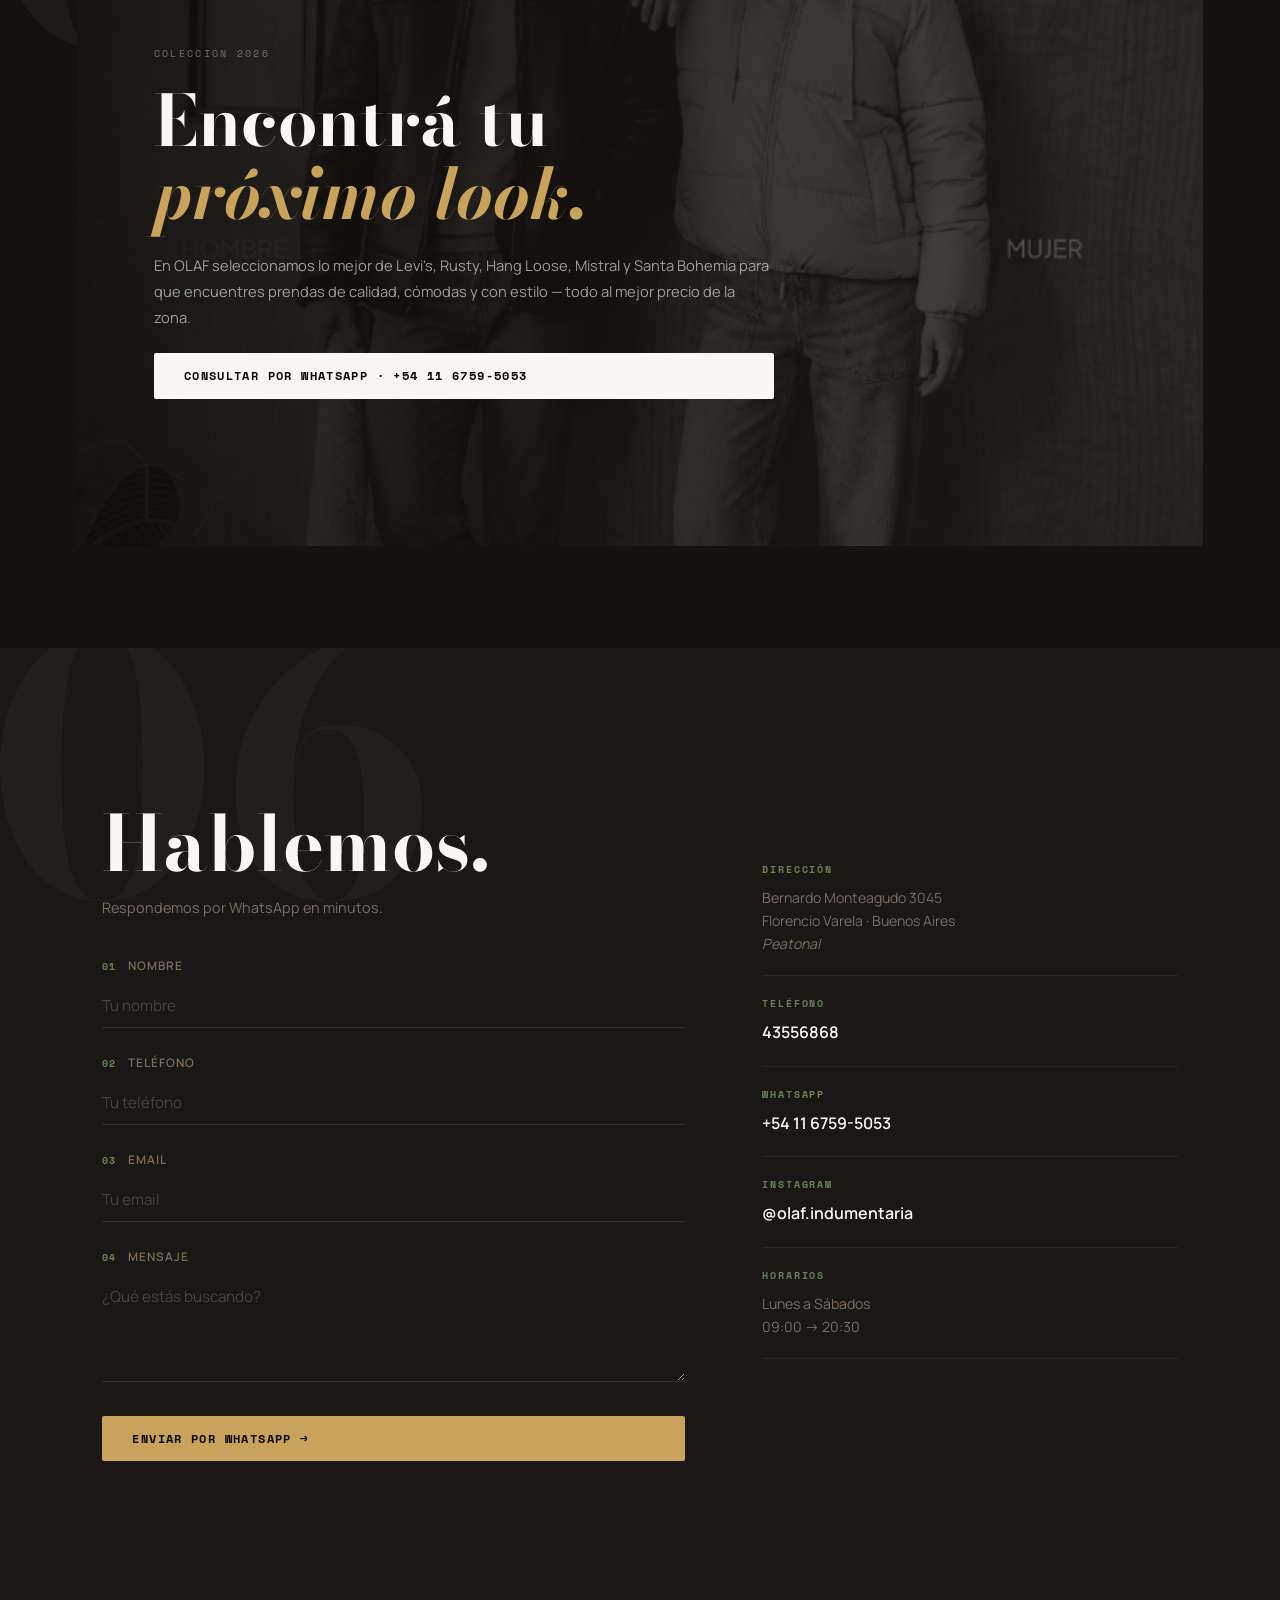
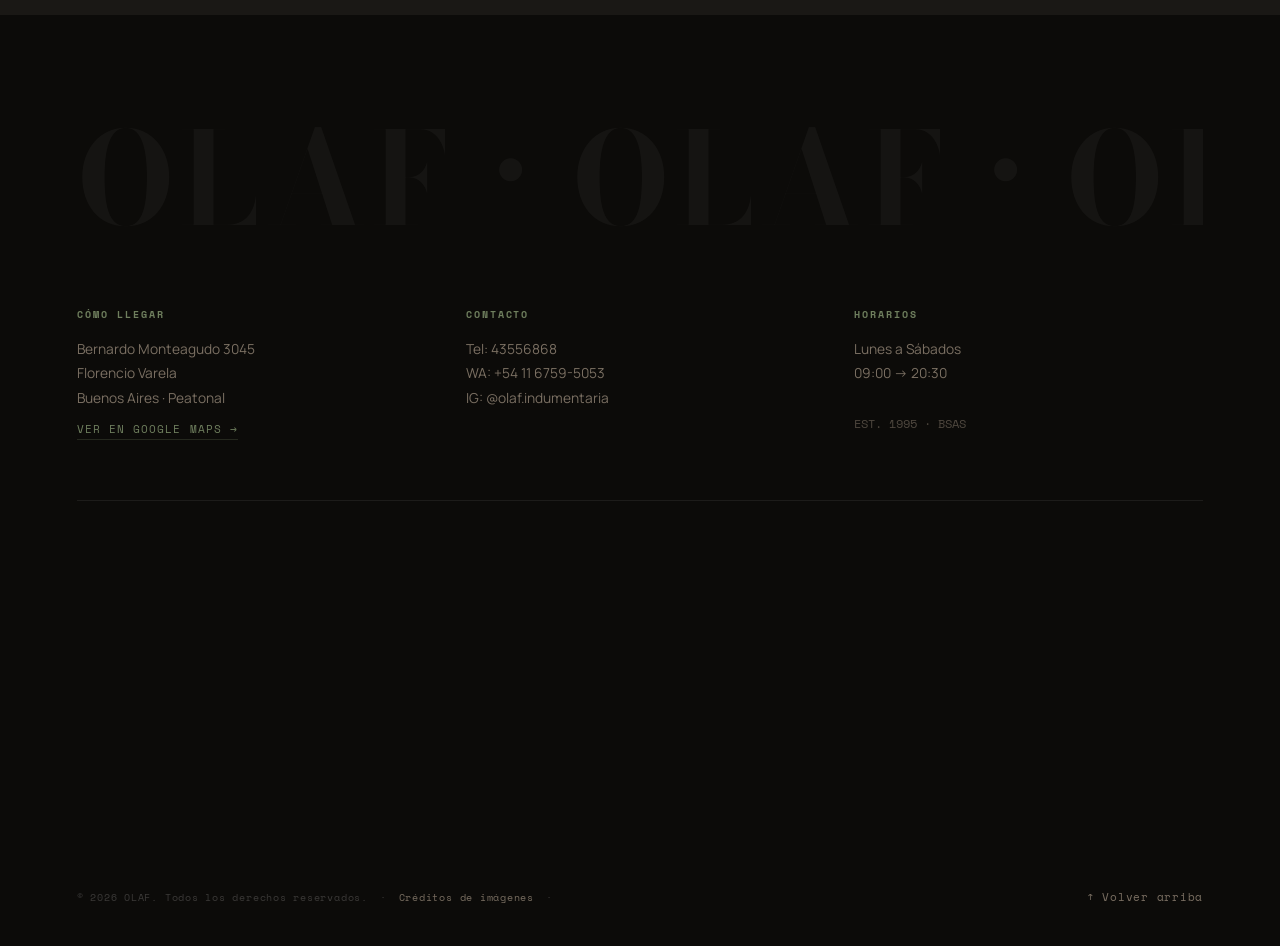
==== commit 22bc630f: "Add files via upload" ====
--- a/index.html
+++ b/index.html
@@ -17,7 +17,7 @@
   <link rel="preconnect" href="https://fonts.gstatic.com" crossorigin>
   <link href="https://fonts.googleapis.com/css2?family=Bodoni+Moda:ital,opsz,wght@0,6..96,400;0,6..96,700;1,6..96,400;1,6..96,700&family=Manrope:wght@300;400;500;600;700&family=Space+Mono:ital,wght@0,400;0,700;1,400&display=swap" rel="stylesheet">
 
-  <link rel="stylesheet" href="styles.css?v=20260703">
+  <link rel="stylesheet" href="styles.css?v=20260710">
 </head>
 <body>
 
@@ -720,10 +720,10 @@
 <!-- ═══════════════════════════════════════════════════════════
      SCRIPTS
 ═══════════════════════════════════════════════════════════ -->
-<script src="gsap.min.js?v=20260703"></script>
-<script src="ScrollTrigger.min.js?v=20260703"></script>
-<script src="manifest.js?v=20260703"></script>
-<script src="main.js?v=20260703"></script>
+<script src="gsap.min.js?v=20260710"></script>
+<script src="ScrollTrigger.min.js?v=20260710"></script>
+<script src="manifest.js?v=20260710"></script>
+<script src="main.js?v=20260710"></script>
 
 </body>
 </html>
--- a/styles.css
+++ b/styles.css
@@ -901,6 +901,47 @@
 .map-wrap { border-radius: 4px; overflow: hidden; border: 1px solid rgba(255,255,255,.07); aspect-ratio: 16/7; }
 .map-wrap iframe { width: 100%; height: 100%; border: 0; filter: grayscale(.4) invert(.92) contrast(.9); }
 
+/* ── LIGHTBOX ────────────────────────────────────────────── */
+html.lb-open,
+html.lb-open body { overflow: hidden; }
+
+#lightbox {
+  position: fixed; top: 0; left: 0;
+  width: 100%; height: 100%;
+  z-index: 999999;
+  background: rgba(12,11,9,.96);
+  overflow-y: scroll;
+  -webkit-overflow-scrolling: touch;
+  overscroll-behavior: contain;
+  padding: 5rem 1.5rem 3rem;
+}
+#lightbox[hidden] { display: none !important; }
+#lbGallery {
+  display: flex;
+  flex-direction: column;
+  gap: 1.2rem;
+  align-items: center;
+  min-height: 100%;
+}
+#lbGallery img {
+  display: block;
+  max-width: min(720px, 94vw);
+  width: 100%;
+  height: auto;
+  border-radius: 4px;
+  box-shadow: 0 20px 60px rgba(0,0,0,.6);
+  cursor: default;
+}
+#lbClose {
+  position: fixed; top: 1rem; left: 1rem;
+  background: rgba(30,28,25,.85); border: 1px solid rgba(255,255,255,.25);
+  color: #F8F7F4; font-size: 1rem; line-height: 1;
+  width: 2.6rem; height: 2.6rem; border-radius: 50%;
+  cursor: pointer; display: flex; align-items: center; justify-content: center;
+  transition: background .2s; z-index: 999999;
+}
+#lbClose:hover { background: rgba(201,163,91,.3); border-color: var(--gold); }
+
 /* ── MISC ─────────────────────────────────────────────────── */
 @media (max-width: 480px) {
   .hero__title { font-size: clamp(3.2rem, 16vw, 5rem); }
@@ -981,6 +1022,36 @@
 }
 .talle-btn:hover { border-color: var(--white); color: var(--white); }
 .talle-btn.active { border-color: var(--gold); color: var(--gold); background: rgba(201,163,91,.1); }
+
+/* colores del producto */
+.prod-card__colores {
+  display: flex; flex-wrap: wrap; gap: 6px; margin-bottom: 10px;
+}
+.color-btn {
+  font-family: 'Space Mono', monospace; font-size: .66rem; letter-spacing: .06em;
+  text-transform: uppercase;
+  padding: 5px 10px; border: 1px solid rgba(255,255,255,.15);
+  background: transparent; color: var(--muted); cursor: pointer;
+  border-radius: 2px; transition: all .15s;
+}
+.color-btn:hover { border-color: var(--white); color: var(--white); }
+.color-btn.active { border-color: var(--gold); color: var(--gold); background: rgba(201,163,91,.1); }
+
+/* tabs de género */
+.productos__genero {
+  display: flex; gap: 8px; margin-bottom: 14px; flex-wrap: wrap;
+}
+.genero-btn {
+  font-family: 'Space Mono', monospace; font-size: .78rem; letter-spacing: .12em;
+  text-transform: uppercase; padding: 8px 22px; border-radius: 2px; cursor: pointer;
+  border: 1px solid rgba(255,255,255,.2); background: transparent; color: var(--muted);
+  transition: all .2s;
+}
+.genero-btn:hover { border-color: var(--white); color: var(--white); }
+.genero-btn--active {
+  border-color: var(--gold); color: var(--bg, #0C0B09); background: var(--gold);
+  font-weight: 700;
+}
 .prod-card__add {
   width: 100%; font-size: .78rem; padding: 10px 16px; margin-top: 4px;
 }
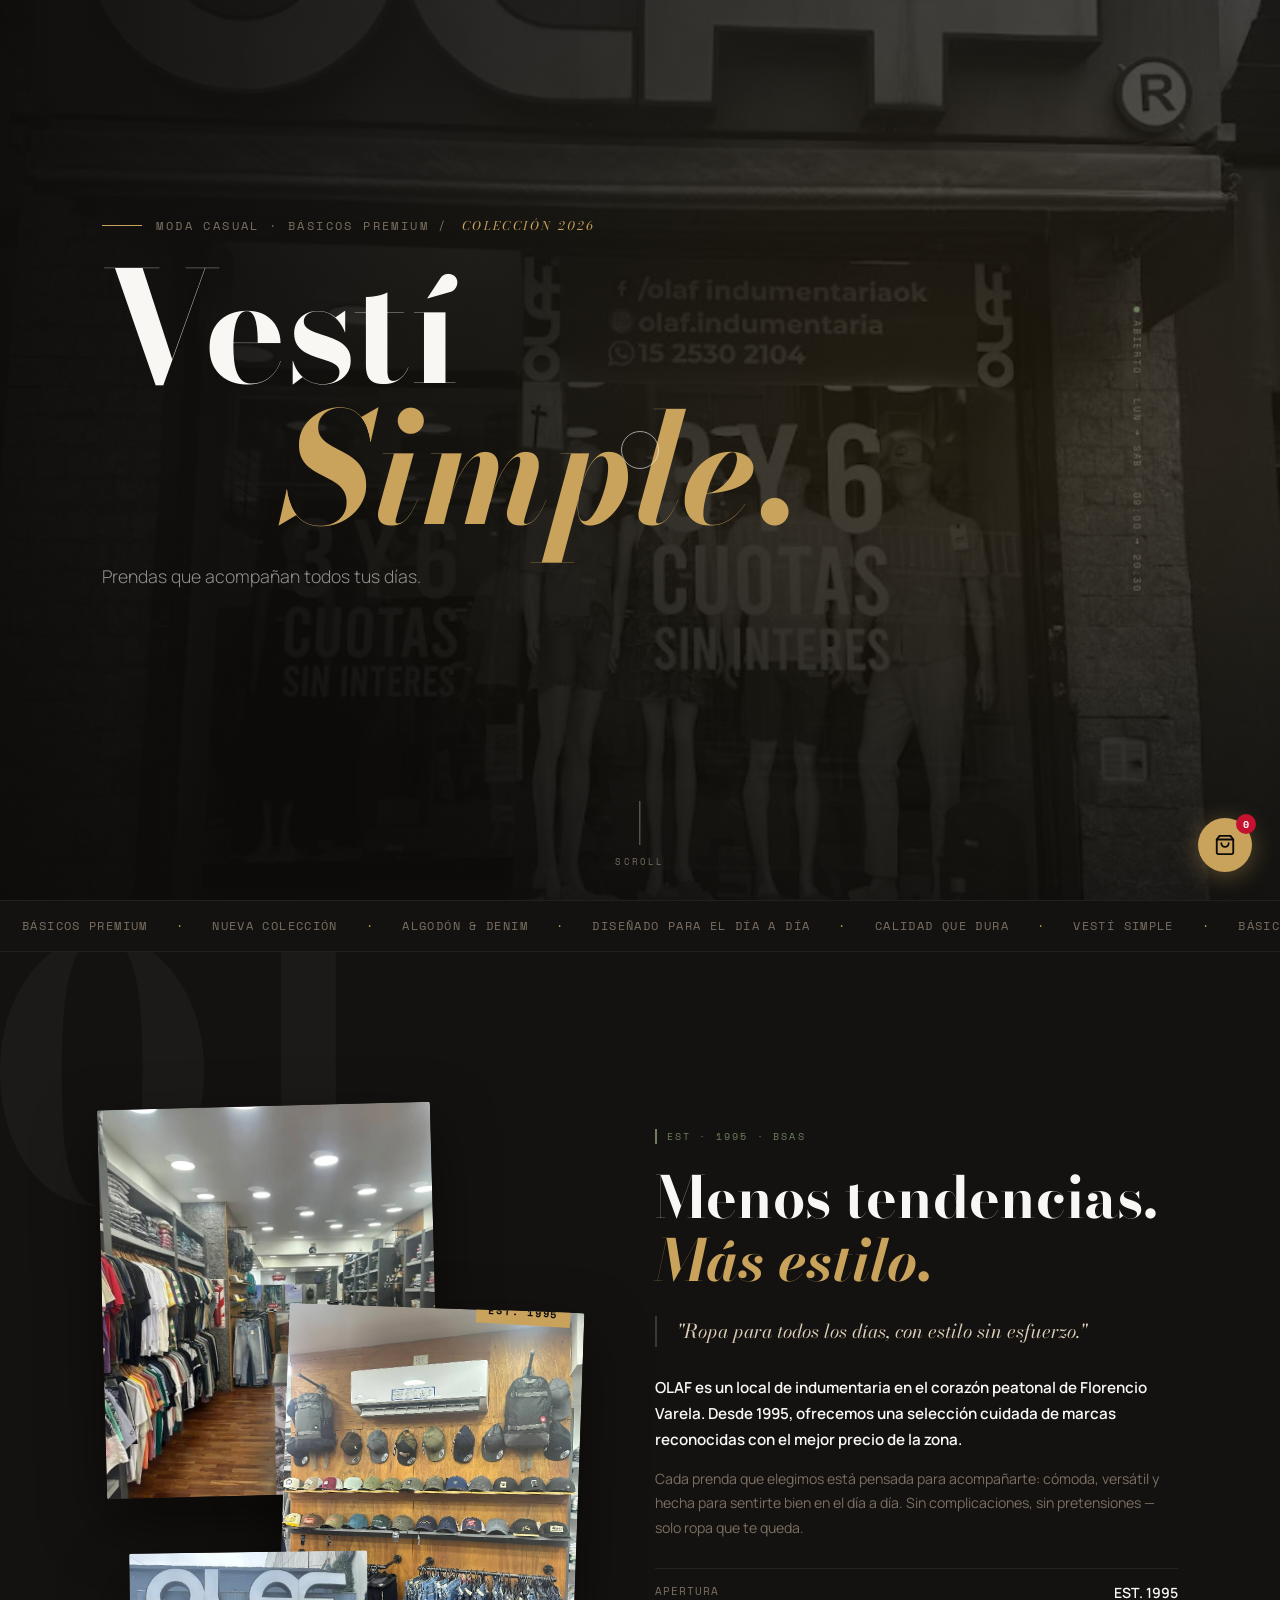
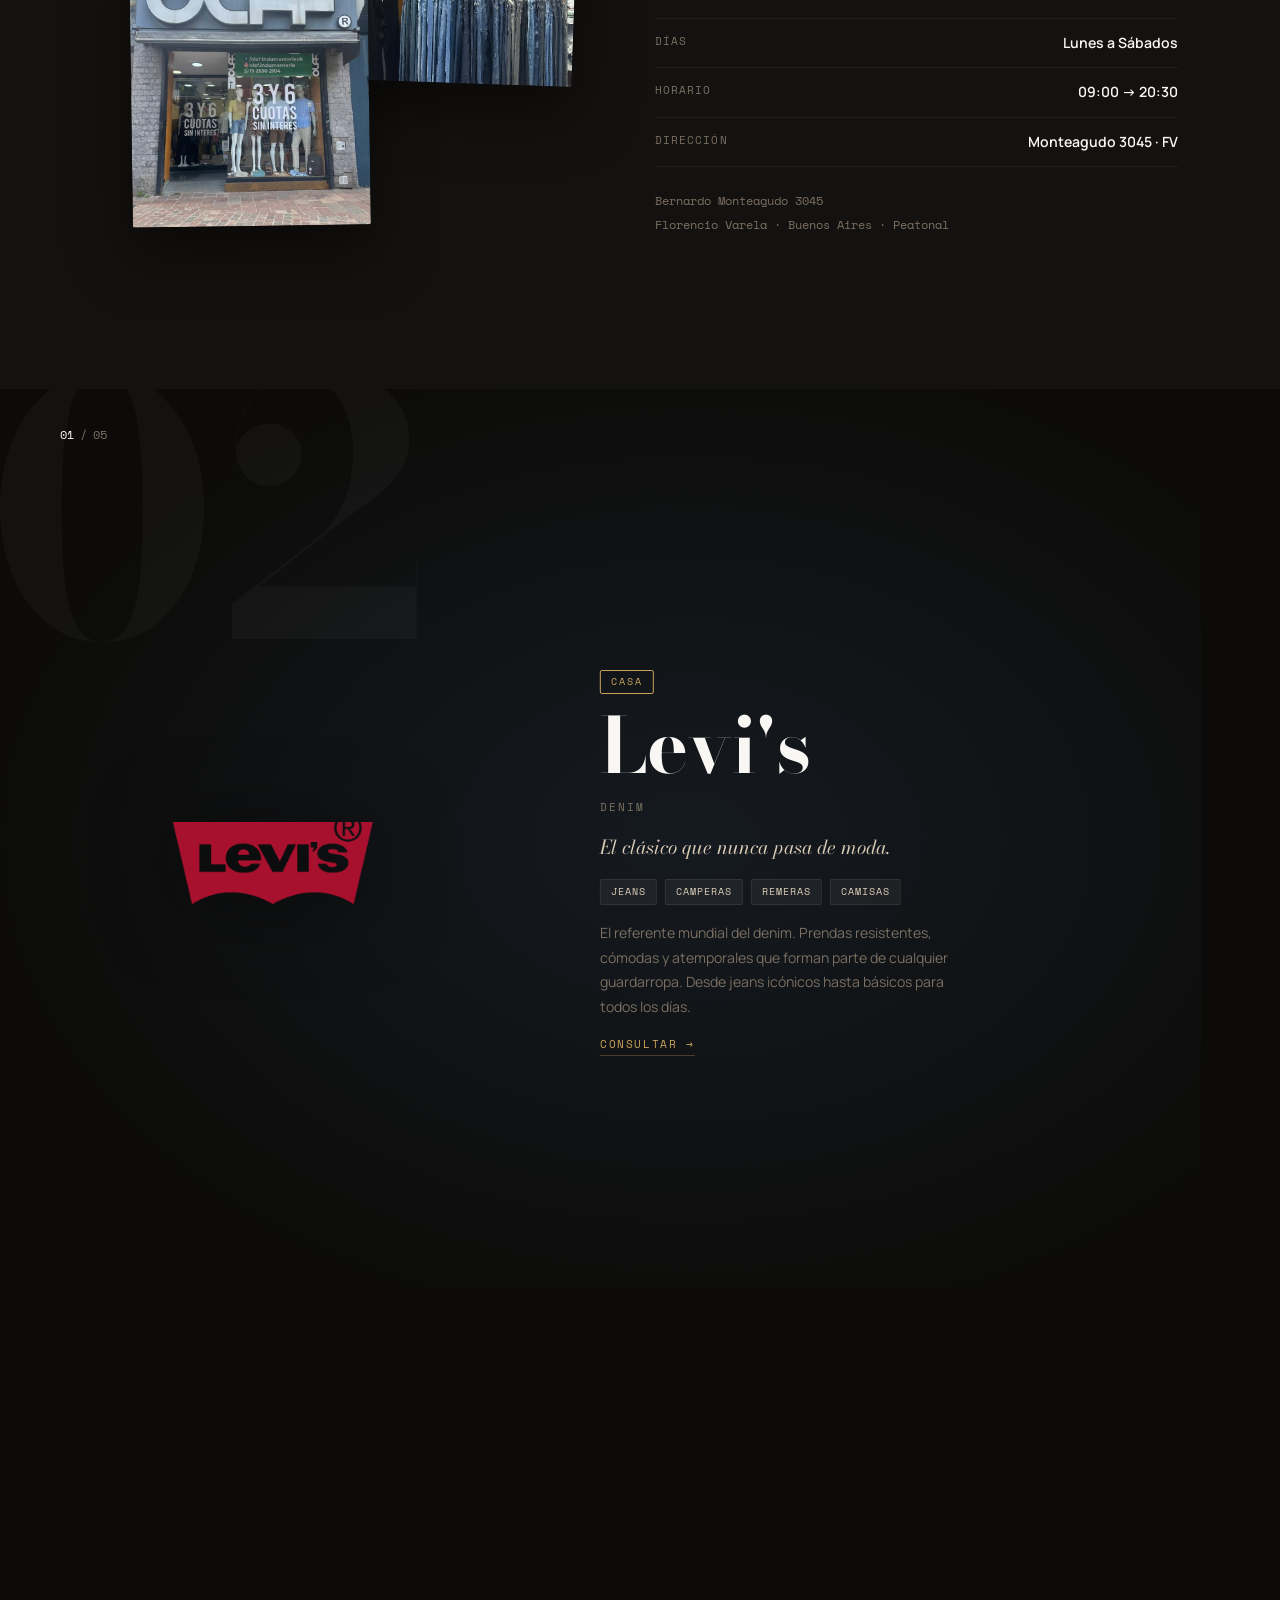
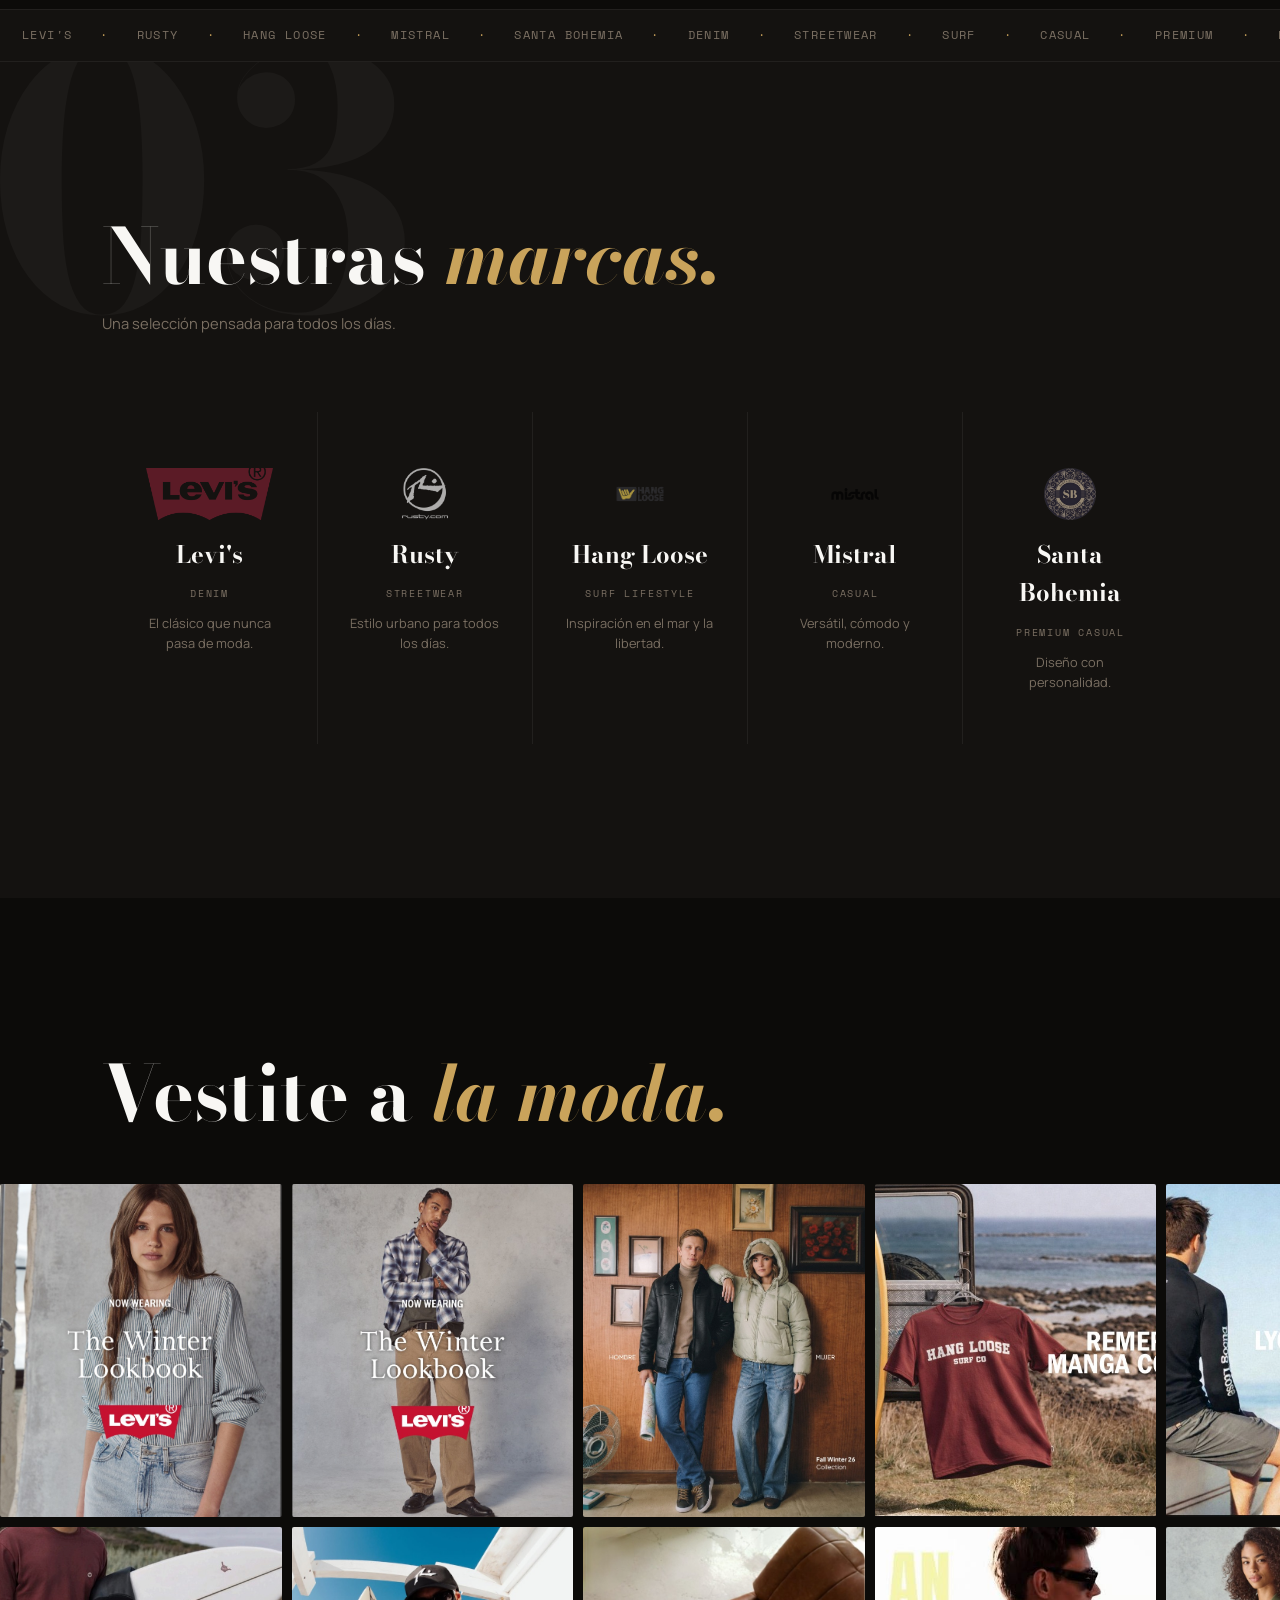
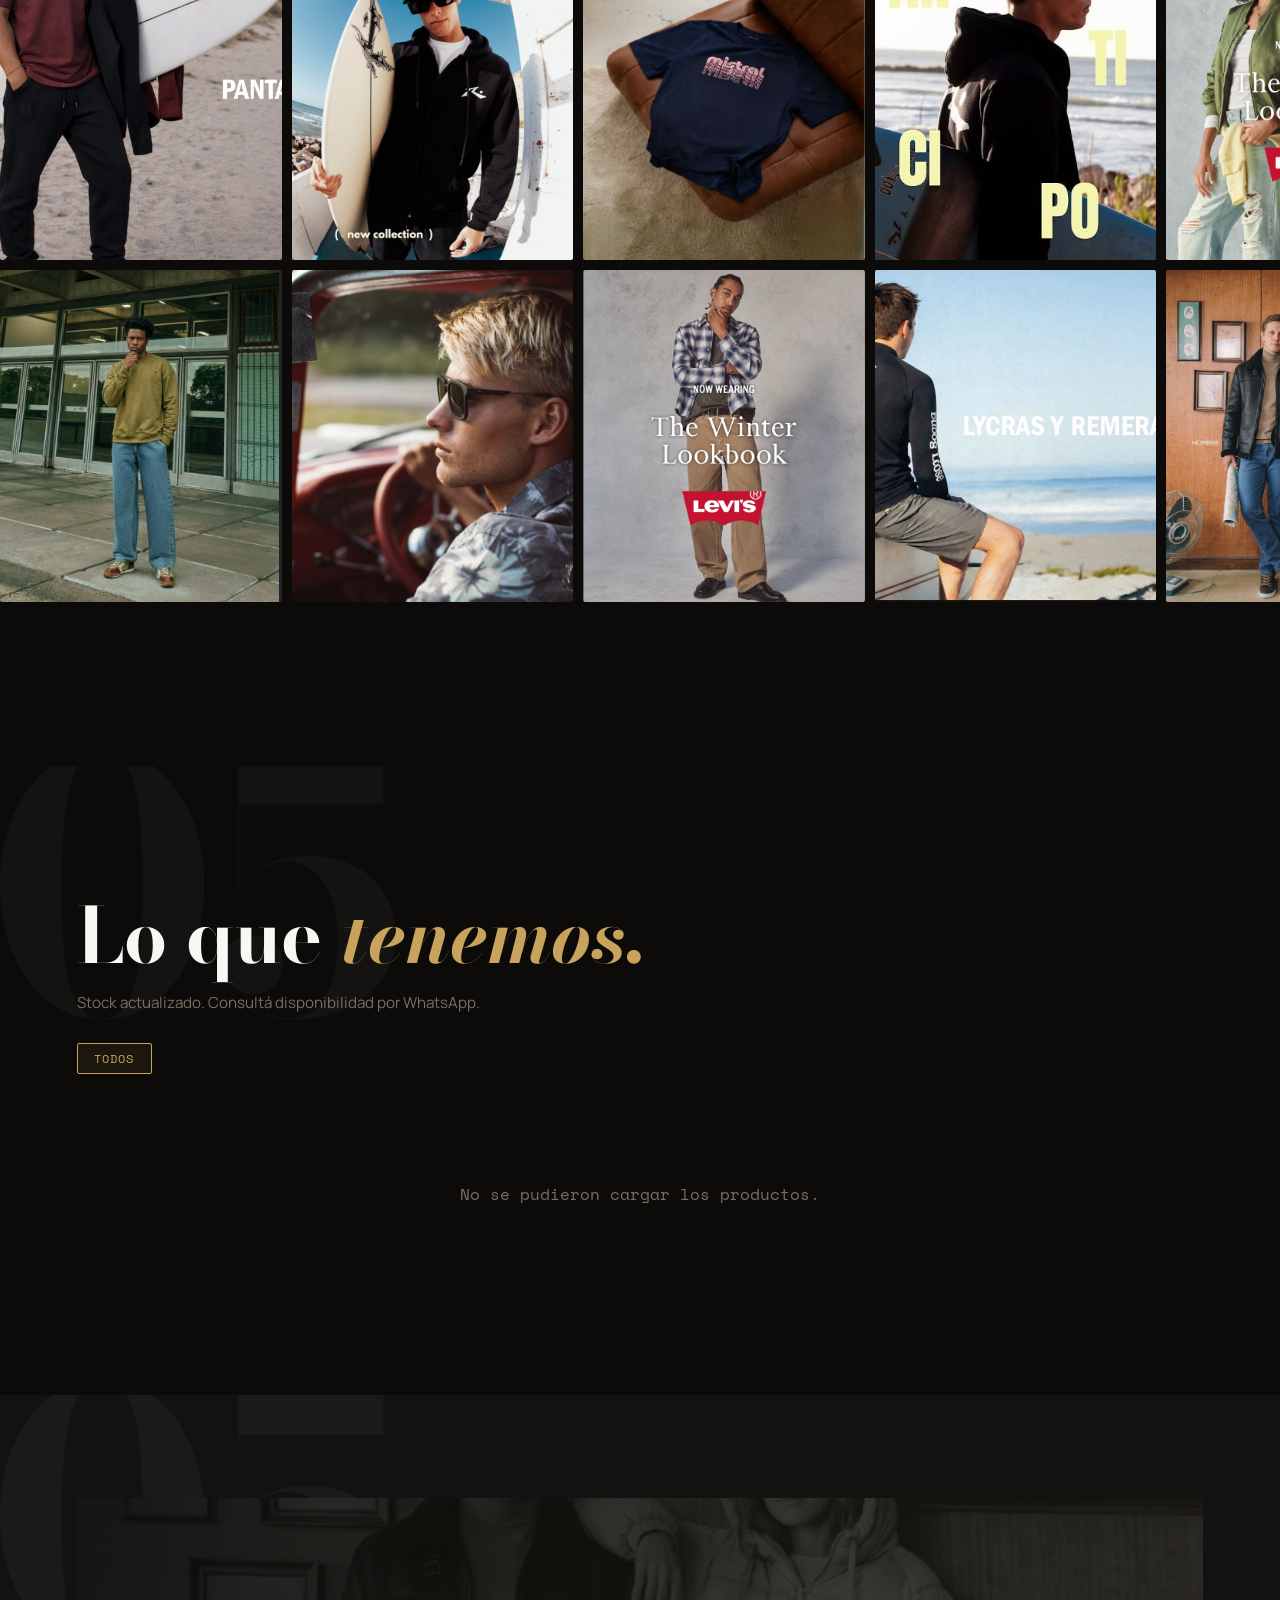
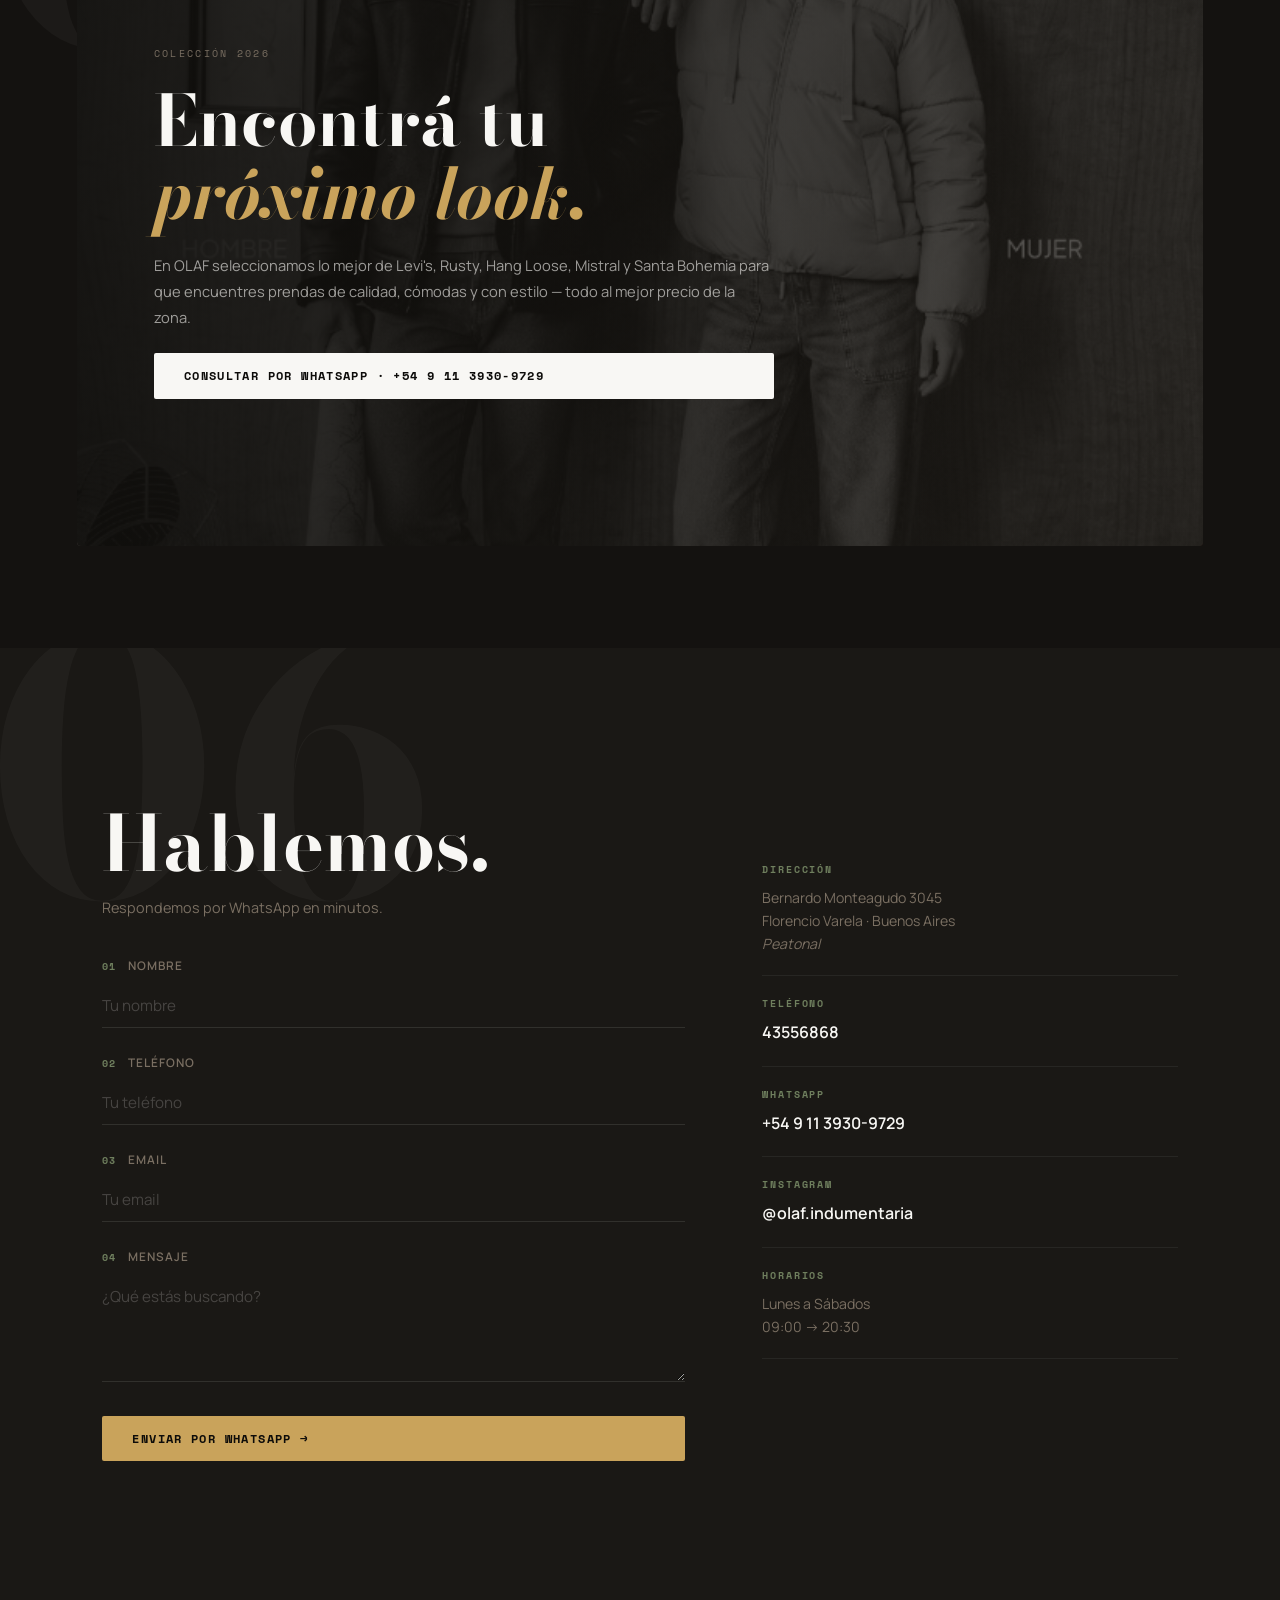
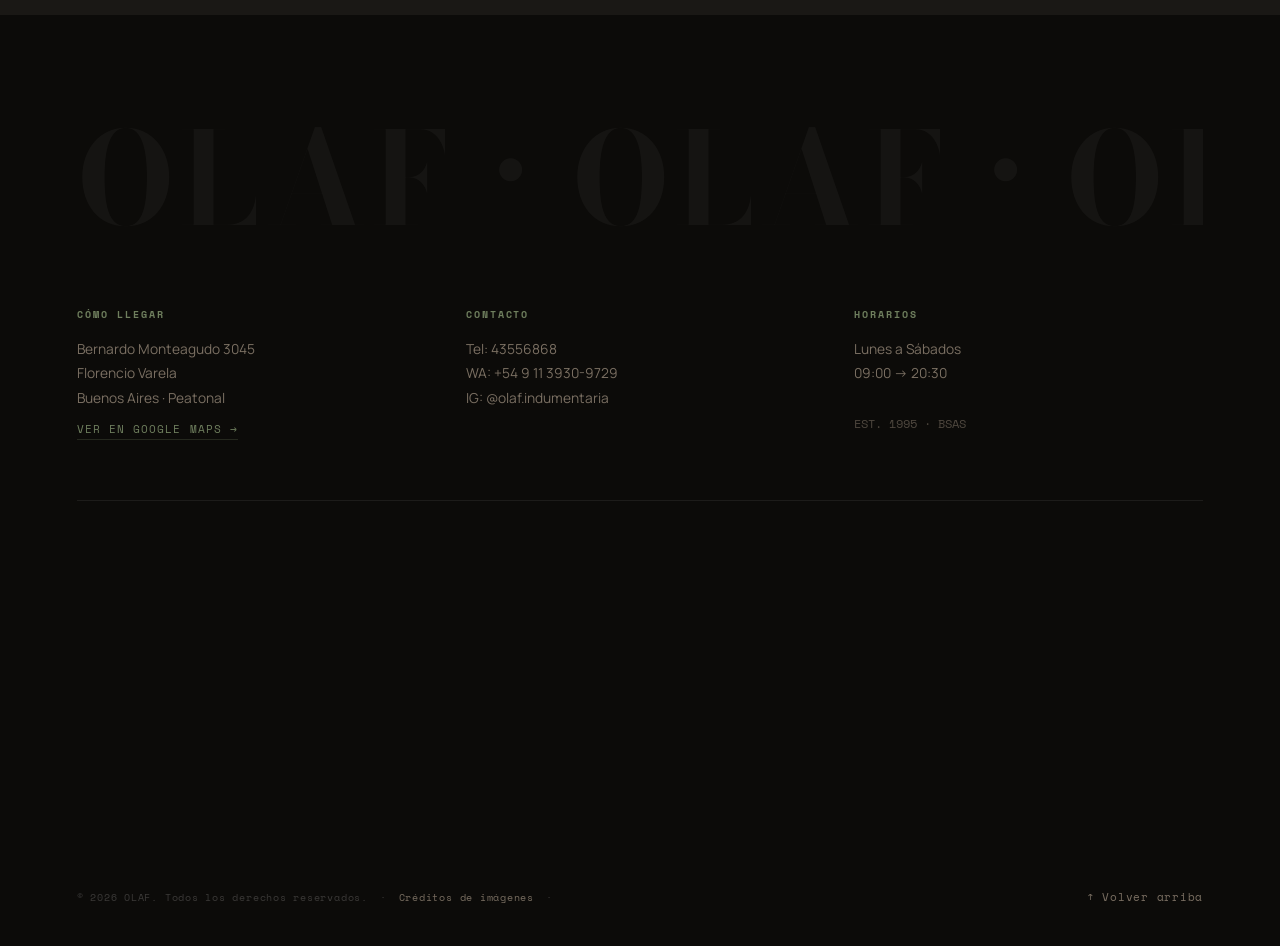
==== commit 713b8b9e: "Add files via upload" ====
--- a/index.html
+++ b/index.html
@@ -17,7 +17,7 @@
   <link rel="preconnect" href="https://fonts.gstatic.com" crossorigin>
   <link href="https://fonts.googleapis.com/css2?family=Bodoni+Moda:ital,opsz,wght@0,6..96,400;0,6..96,700;1,6..96,400;1,6..96,700&family=Manrope:wght@300;400;500;600;700&family=Space+Mono:ital,wght@0,400;0,700;1,400&display=swap" rel="stylesheet">
 
-  <link rel="stylesheet" href="styles.css?v=20260710">
+  <link rel="stylesheet" href="styles.css?v=20260916b">
 </head>
 <body>
 
@@ -74,7 +74,7 @@
     <li><a href="contacto.html" class="nav__link" data-cursor="enviar"><span class="nav__num">04</span>Contacto</a></li>
   </ul>
 
-  <a href="https://wa.me/5491167595053?text=Hola%2C%20vi%20la%20web%20de%20OLAF%20y%20quiero%20consultar%20sobre%20ropa." class="nav__cta" target="_blank" rel="noopener" data-cursor="WhatsApp" aria-label="Contactar por WhatsApp">
+  <a href="https://wa.me/5491139309729?text=Hola%2C%20vi%20la%20web%20de%20OLAF%20y%20quiero%20consultar%20sobre%20ropa." class="nav__cta" target="_blank" rel="noopener" data-cursor="WhatsApp" aria-label="Contactar por WhatsApp">
     WhatsApp
   </a>
 
@@ -92,7 +92,7 @@
     <li><a href="nosotros.html" class="nav__overlay-link" data-num="03">Nosotros</a></li>
     <li><a href="contacto.html" class="nav__overlay-link" data-num="04">Contacto</a></li>
   </ul>
-  <a href="https://wa.me/5491167595053" class="nav__overlay-wa" target="_blank" rel="noopener">WhatsApp ↗</a>
+  <a href="https://wa.me/5491139309729" class="nav__overlay-wa" target="_blank" rel="noopener">WhatsApp ↗</a>
 </div>
 
 <!-- ═══════════════════════════════════════════════════════════
@@ -252,7 +252,7 @@
               <li>Jeans</li><li>Camperas</li><li>Remeras</li><li>Camisas</li>
             </ul>
             <p class="marca-card__desc">El referente mundial del denim. Prendas resistentes, cómodas y atemporales que forman parte de cualquier guardarropa. Desde jeans icónicos hasta básicos para todos los días.</p>
-            <a href="https://wa.me/5491167595053?text=Hola%2C%20quiero%20consultar%20por%20ropa%20Levi%27s" class="marca-card__cta" target="_blank" rel="noopener" data-cursor="WhatsApp">Consultar →</a>
+            <a href="https://wa.me/5491139309729?text=Hola%2C%20quiero%20consultar%20por%20ropa%20Levi%27s" class="marca-card__cta" target="_blank" rel="noopener" data-cursor="WhatsApp">Consultar →</a>
           </div>
         </div>
       </article>
@@ -278,7 +278,7 @@
               <li>Buzos</li><li>Remeras</li><li>Bermudas</li><li>Gorras</li>
             </ul>
             <p class="marca-card__desc">Diseños relajados inspirados en el surf y la vida urbana. Una marca pensada para quienes buscan comodidad, calidad y un estilo casual para cualquier momento del día.</p>
-            <a href="https://wa.me/5491167595053?text=Hola%2C%20quiero%20consultar%20por%20ropa%20Rusty" class="marca-card__cta" target="_blank" rel="noopener" data-cursor="WhatsApp">Consultar →</a>
+            <a href="https://wa.me/5491139309729?text=Hola%2C%20quiero%20consultar%20por%20ropa%20Rusty" class="marca-card__cta" target="_blank" rel="noopener" data-cursor="WhatsApp">Consultar →</a>
           </div>
         </div>
       </article>
@@ -304,7 +304,7 @@
               <li>Remeras</li><li>Bermudas</li><li>Mallas</li><li>Buzos</li>
             </ul>
             <p class="marca-card__desc">Inspirada en el mar y la naturaleza, combina prendas livianas con un estilo relajado. Ideal para quienes disfrutan de un look fresco y versátil.</p>
-            <a href="https://wa.me/5491167595053?text=Hola%2C%20quiero%20consultar%20por%20ropa%20Hang%20Loose" class="marca-card__cta" target="_blank" rel="noopener" data-cursor="WhatsApp">Consultar →</a>
+            <a href="https://wa.me/5491139309729?text=Hola%2C%20quiero%20consultar%20por%20ropa%20Hang%20Loose" class="marca-card__cta" target="_blank" rel="noopener" data-cursor="WhatsApp">Consultar →</a>
           </div>
         </div>
       </article>
@@ -330,7 +330,7 @@
               <li>Camisas</li><li>Pantalones</li><li>Camperas</li><li>Sweaters</li>
             </ul>
             <p class="marca-card__desc">Moda casual con un enfoque moderno. Prendas fáciles de combinar, confeccionadas para acompañar el ritmo diario sin perder elegancia.</p>
-            <a href="https://wa.me/5491167595053?text=Hola%2C%20quiero%20consultar%20por%20ropa%20Mistral" class="marca-card__cta" target="_blank" rel="noopener" data-cursor="WhatsApp">Consultar →</a>
+            <a href="https://wa.me/5491139309729?text=Hola%2C%20quiero%20consultar%20por%20ropa%20Mistral" class="marca-card__cta" target="_blank" rel="noopener" data-cursor="WhatsApp">Consultar →</a>
           </div>
         </div>
       </article>
@@ -356,7 +356,7 @@
               <li>Camperas</li><li>Jeans</li><li>Camisas</li><li>Remeras</li>
             </ul>
             <p class="marca-card__desc">Una propuesta contemporánea con materiales de calidad y terminaciones cuidadas. Pensada para quienes buscan diferenciarse con un estilo simple pero sofisticado.</p>
-            <a href="https://wa.me/5491167595053?text=Hola%2C%20quiero%20consultar%20por%20Santa%20Bohemia" class="marca-card__cta" target="_blank" rel="noopener" data-cursor="WhatsApp">Consultar →</a>
+            <a href="https://wa.me/5491139309729?text=Hola%2C%20quiero%20consultar%20por%20Santa%20Bohemia" class="marca-card__cta" target="_blank" rel="noopener" data-cursor="WhatsApp">Consultar →</a>
           </div>
         </div>
       </article>
@@ -551,8 +551,8 @@
       <p class="nueva__copy reveal" data-split>
         En OLAF seleccionamos lo mejor de Levi's, Rusty, Hang Loose, Mistral y Santa Bohemia para que encuentres prendas de calidad, cómodas y con estilo — todo al mejor precio de la zona.
       </p>
-      <a href="https://wa.me/5491167595053?text=Hola%2C%20quiero%20conocer%20las%20novedades%20de%20OLAF" class="btn btn--light reveal" target="_blank" rel="noopener" data-cursor="WhatsApp">
-        Consultar por WhatsApp · +54 11 6759-5053
+      <a href="https://wa.me/5491139309729?text=Hola%2C%20quiero%20conocer%20las%20novedades%20de%20OLAF" class="btn btn--light reveal" target="_blank" rel="noopener" data-cursor="WhatsApp">
+        Consultar por WhatsApp · +54 9 11 3930-9729
       </a>
     </div>
   </div>
@@ -613,7 +613,7 @@
       </div>
       <div class="contacto__info-block reveal">
         <h3 class="contacto__info-title mono">WhatsApp</h3>
-        <a href="https://wa.me/5491167595053" class="contacto__link" target="_blank" rel="noopener" data-cursor="WhatsApp">+54 11 6759-5053</a>
+        <a href="https://wa.me/5491139309729" class="contacto__link" target="_blank" rel="noopener" data-cursor="WhatsApp">+54 9 11 3930-9729</a>
       </div>
       <div class="contacto__info-block reveal">
         <h3 class="contacto__info-title mono">Instagram</h3>
@@ -646,7 +646,7 @@
       <h3 class="footer__col-title mono">Contacto</h3>
       <p>
         <a href="tel:43556868" class="footer__link" data-cursor="leer">Tel: 43556868</a><br>
-        <a href="https://wa.me/5491167595053" class="footer__link" target="_blank" rel="noopener" data-cursor="WhatsApp">WA: +54 11 6759-5053</a><br>
+        <a href="https://wa.me/5491139309729" class="footer__link" target="_blank" rel="noopener" data-cursor="WhatsApp">WA: +54 9 11 3930-9729</a><br>
         <a href="https://instagram.com/olaf.indumentaria" class="footer__link" target="_blank" rel="noopener" data-cursor="ver">IG: @olaf.indumentaria</a>
       </p>
     </div>
@@ -720,10 +720,10 @@
 <!-- ═══════════════════════════════════════════════════════════
      SCRIPTS
 ═══════════════════════════════════════════════════════════ -->
-<script src="gsap.min.js?v=20260710"></script>
-<script src="ScrollTrigger.min.js?v=20260710"></script>
-<script src="manifest.js?v=20260710"></script>
-<script src="main.js?v=20260710"></script>
+<script src="gsap.min.js?v=20260916b"></script>
+<script src="ScrollTrigger.min.js?v=20260916b"></script>
+<script src="manifest.js?v=20260916b"></script>
+<script src="main.js?v=20260916b"></script>
 
 </body>
 </html>
--- a/styles.css
+++ b/styles.css
@@ -942,6 +942,112 @@
 }
 #lbClose:hover { background: rgba(201,163,91,.3); border-color: var(--gold); }
 
+/* ── MODAL DE PRODUCTO (vista rápida) ────────────────────── */
+html.pm-open, html.pm-open body { overflow: hidden; }
+
+#prodModal {
+  position: fixed; top: 0; left: 0; width: 100%; height: 100%;
+  z-index: 99990;
+  display: flex; align-items: center; justify-content: center;
+  padding: 20px;
+}
+#prodModal[hidden] { display: none !important; }
+
+.pm__backdrop {
+  position: absolute; inset: 0;
+  background: rgba(10,9,7,.66);
+  backdrop-filter: blur(8px) saturate(.9);
+  -webkit-backdrop-filter: blur(8px) saturate(.9);
+}
+.pm__box {
+  position: relative; z-index: 1;
+  width: min(900px, 100%);
+  height: min(600px, 86vh);
+  background: #131210;
+  border: 1px solid rgba(255,255,255,.1);
+  border-radius: 8px;
+  overflow: hidden;
+  display: grid;
+  grid-template-columns: 1.1fr 1fr;
+  box-shadow: 0 30px 90px rgba(0,0,0,.7);
+  animation: pmIn .24s cubic-bezier(.2,.7,.3,1);
+}
+@keyframes pmIn {
+  from { opacity: 0; transform: translateY(14px) scale(.985); }
+  to   { opacity: 1; transform: none; }
+}
+
+.pm__close {
+  position: absolute; top: 12px; right: 12px; z-index: 3;
+  width: 34px; height: 34px; border-radius: 50%;
+  background: rgba(20,18,16,.85); border: 1px solid rgba(255,255,255,.2);
+  color: var(--white); font-size: .9rem; line-height: 1; cursor: pointer;
+  display: flex; align-items: center; justify-content: center;
+  transition: background .2s, border-color .2s;
+}
+.pm__close:hover { background: rgba(201,163,91,.3); border-color: var(--gold); }
+
+.pm__gallery {
+  position: relative;
+  overflow-y: auto; overscroll-behavior: contain;
+  background: #0E0D0B;
+}
+.pm__gallery img { width: 100%; display: block; cursor: zoom-in; }
+.pm__gallery img + img { border-top: 1px solid rgba(255,255,255,.06); }
+.pm__noimg {
+  display: flex; align-items: center; justify-content: center;
+  height: 100%; color: var(--muted); font-size: .72rem; letter-spacing: .1em;
+}
+
+.pm__info {
+  padding: 30px 28px;
+  overflow-y: auto; overscroll-behavior: contain;
+  display: flex; flex-direction: column;
+}
+.pm__cat {
+  font-size: .62rem; letter-spacing: .16em; text-transform: uppercase;
+  color: var(--gold); margin-bottom: 10px;
+}
+.pm__name {
+  font-family: 'Bodoni Moda', serif; font-size: 1.7rem; line-height: 1.15;
+  color: var(--white); margin-bottom: 8px;
+}
+.pm__price {
+  font-family: 'Space Mono', monospace; font-size: 1.1rem;
+  color: var(--gold); margin-bottom: 26px;
+}
+.pm__block { margin-bottom: 20px; }
+.pm__label {
+  display: block; font-size: .62rem; letter-spacing: .16em;
+  text-transform: uppercase; color: var(--muted); margin-bottom: 9px;
+}
+.pm__opts { display: flex; flex-wrap: wrap; gap: 7px; }
+.pm__opts .talle-btn, .pm__opts .color-btn { padding: 8px 14px; font-size: .72rem; }
+.pm__add { width: 100%; margin-top: auto; padding: 14px; font-size: .82rem; }
+.pm__add:disabled { opacity: .4; cursor: not-allowed; }
+.pm__hint {
+  font-size: .64rem; color: var(--muted); text-align: center;
+  margin-top: 10px; line-height: 1.5;
+}
+
+@media (max-width: 720px) {
+  #prodModal { padding: 12px; }
+  .pm__box { grid-template-columns: 1fr; height: min(680px, 92vh); }
+  .pm__gallery { max-height: 42vh; }
+  .pm__info { padding: 22px 16px 14px; }
+  .pm__name { font-size: 1.4rem; }
+  .pm__price { margin-bottom: 20px; }
+  /* el botón queda siempre a la vista aunque se scrollee la ficha */
+  .pm__add { position: sticky; bottom: 0; margin-top: 16px; }
+  .pm__hint { display: none; }
+}
+
+/* miniatura en el carrito */
+.cart-item__img {
+  width: 48px; height: 48px; object-fit: cover; border-radius: 3px;
+  flex-shrink: 0; background: rgba(255,255,255,.05);
+}
+
 /* ── MISC ─────────────────────────────────────────────────── */
 @media (max-width: 480px) {
   .hero__title { font-size: clamp(3.2rem, 16vw, 5rem); }
@@ -1034,8 +1140,14 @@
   background: transparent; color: var(--muted); cursor: pointer;
   border-radius: 2px; transition: all .15s;
 }
-.color-btn:hover { border-color: var(--white); color: var(--white); }
-.color-btn.active { border-color: var(--gold); color: var(--gold); background: rgba(201,163,91,.1); }
+.color-btn:hover { opacity: .85; }
+.color-btn.active {
+  outline: 2px solid var(--gold);
+  outline-offset: 2px;
+}
+/* colores sin pintura conocida (fallback) */
+.color-btn:not([style]):hover { border-color: var(--white); color: var(--white); }
+.color-btn:not([style]).active { border-color: var(--gold); color: var(--gold); background: rgba(201,163,91,.1); }
 
 /* tabs de género */
 .productos__genero {
